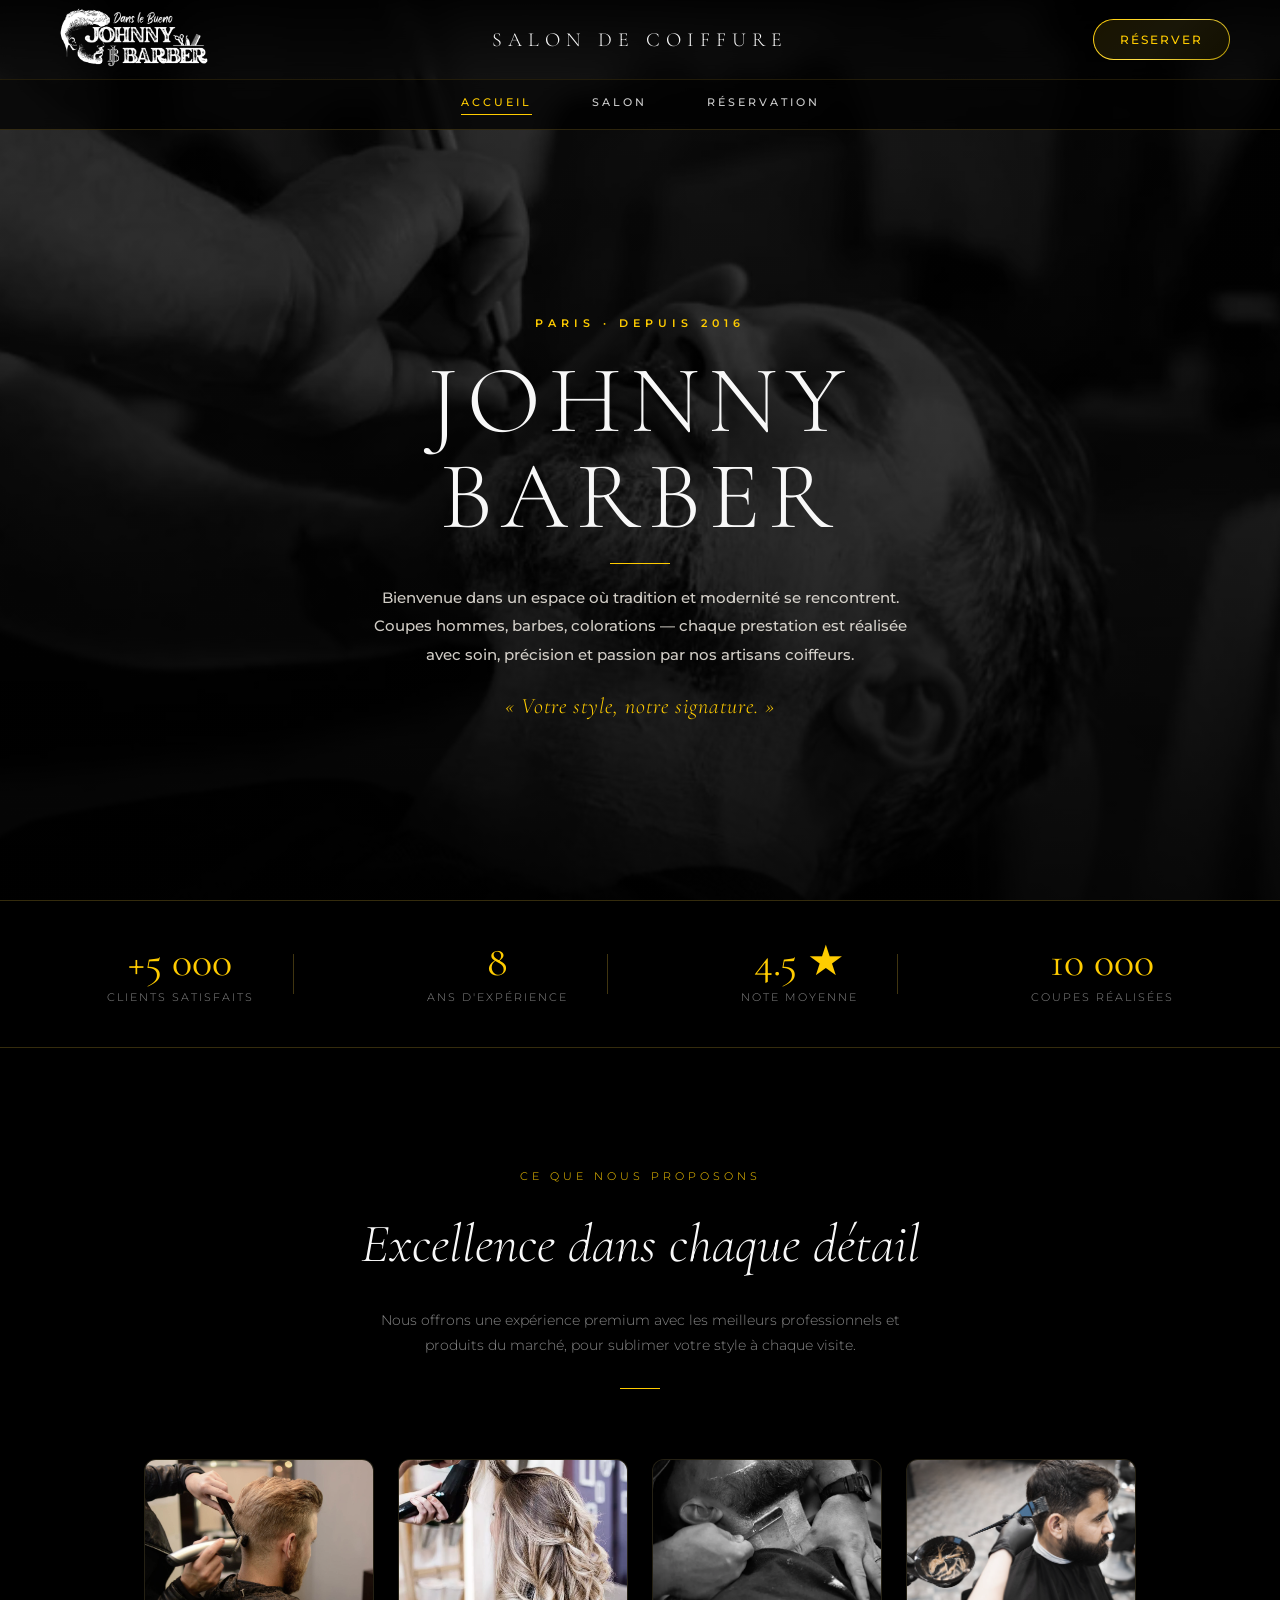
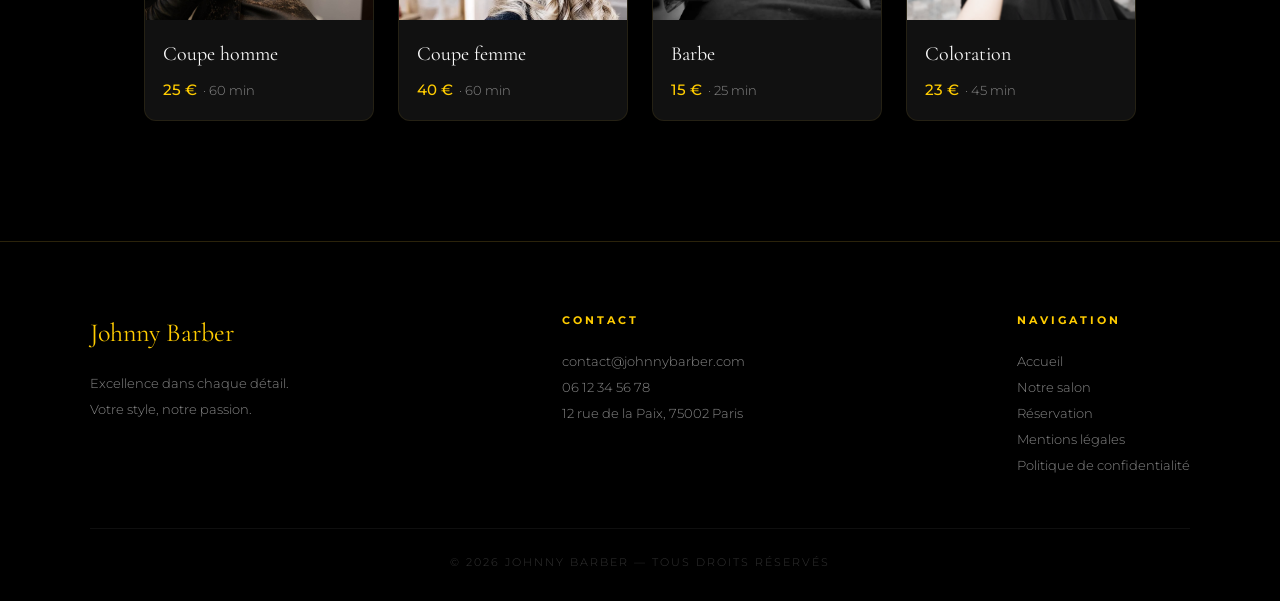
==== index.html @ ff1262ea "Add privacy policy link to footer Added a privacy policy link to the footer." ====
<!DOCTYPE html>
<html lang="fr">
<head>
    <meta charset="UTF-8">
    <meta name="viewport" content="width=device-width, initial-scale=1.0">
    <title>Johnny Barber</title>
    <link rel="stylesheet" href="styles.css">
</head>

<body>

    <!-- ===== HEADER ===== -->
    <header class="header">
        <img src="./images/White_Barber_Logo.png" alt="Logo Johnny Barber" class="logo">
        <h1>Salon de coiffure</h1>
        <a href="./Front-end/Formulaire.html" class="btn-reserver">Réserver</a>
    </header>

    <!-- ===== NAVIGATION ===== -->
    <nav class="nav">
        <a href="index.html" class="active">Accueil</a>
        <a href="./Front-end/Salon.html">Salon</a>
        <a href="./Front-end/formulaire.html">Réservation</a>
    </nav>

    <!-- ===== HERO ===== -->
    <section id="accueil" class="hero">
        <div class="overlay"></div>

        <div class="hero-content">
            <p class="hero-eyebrow">Paris · Depuis 2016</p>
            <h2 class="hero-titre">Johnny Barber</h2>
            <p class="hero-description">
                Bienvenue dans un espace où tradition et modernité se rencontrent.<br>
                Coupes hommes, barbes, colorations — chaque prestation est réalisée<br>
                avec soin, précision et passion par nos artisans coiffeurs.
            </p>
            <p class="hero-slogan">« Votre style, notre signature. »</p>
        </div>

    </section>

    <!-- ===== STATS ===== -->
    <section class="stats">
        <div class="stat">
            <h2>+5 000</h2>
            <p>Clients satisfaits</p>
        </div>
        <div class="stat">
            <h2>8</h2>
            <p>Ans d'expérience</p>
        </div>
        <div class="stat">
            <h2>4.5 ★</h2>
            <p>Note moyenne</p>
        </div>
        <div class="stat">
            <h2>10 000</h2>
            <p>Coupes réalisées</p>
        </div>
    </section>

    <!-- ===== SERVICES ===== -->
    <section id="services" class="services">

        <p class="subtitle">Ce que nous proposons</p>
        <h2>Excellence dans chaque détail</h2>
        <p class="description">
            Nous offrons une expérience premium avec les meilleurs professionnels
            et produits du marché, pour sublimer votre style à chaque visite.
        </p>

        <div class="cards">

            <div class="card">
                <img src="./images/coupe homme.jpg" alt="Coupe homme">
                <div class="card-body">
                    <h3>Coupe homme</h3>
                    <p><span>25 €</span>· 60 min</p>
                </div>
            </div>

            <div class="card">
                <img src="./images/coupe-femme.webp" alt="Coupe femme">
                <div class="card-body">
                    <h3>Coupe femme</h3>
                    <p><span>40 €</span>· 60 min</p>
                </div>
            </div>

            <div class="card">
                <img src="./images/barbe.webp" alt="Barbe">
                <div class="card-body">
                    <h3>Barbe</h3>
                    <p><span>15 €</span>· 25 min</p>
                </div>
            </div>

            <div class="card">
                <img src="./images/coloration.jpg" alt="Coloration">
                <div class="card-body">
                    <h3>Coloration</h3>
                    <p><span>23 €</span>· 45 min</p>
                </div>
            </div>

        </div>

    </section>

    <!-- ===== FOOTER ===== -->
    <footer class="footer">
        <div class="footer-container">

            <div class="footer-section">
                <h3>Johnny Barber</h3>
                <p>Excellence dans chaque détail.<br>Votre style, notre passion.</p>
            </div>

            <div class="footer-section">
                <h4>Contact</h4>
                <p>contact@johnnybarber.com</p>
                <p>06 12 34 56 78</p>
                <p>12 rue de la Paix, 75002 Paris</p>
            </div>

            <div class="footer-section">
                <h4>Navigation</h4>
                <p><a href="index.html">Accueil</a></p>
                <p><a href="./Front-end/Salon.html">Notre salon</a></p>
                <p><a href="./Front-end/Formulaire.html">Réservation</a></p>
                <p><a href="./Front-end/mentions_legales.html">Mentions légales</a></p>
                <p><a href="./Front-end/politique_confidentialite.html">Politique de confidentialité</a></p>
            </div>

        </div>

        <div class="footer-bottom">
            <p>© 2026 Johnny Barber — Tous droits réservés</p>
        </div>
    </footer>

</body>
</html>
---- styles.css ----
/* ============================================================
   STYLE.CSS — Johnny Barber | Global
   Police : Cormorant Garamond (titres) + Montserrat (corps)
   Charte graphique officielle :
     Blanc  #F8F8F8
     Doré   #FFCC00
     Noir   #000000
   ============================================================ */

@import url('https://fonts.googleapis.com/css2?family=Cormorant+Garamond:ital,wght@0,300;0,400;0,600;1,300;1,400&family=Montserrat:wght@300;400;500;600&display=swap');

/* ============================================================
   1. VARIABLES
   ============================================================ */
:root {
    /* ── Charte officielle ── */
    --or:            #FFCC00;
    --or-clair:      #ffe14d;
    --or-sombre:     #b89900;
    --noir:          #000000;
    --blanc:         #F8F8F8;

    /* ── Dérivées utilitaires ── */
    --noir-card:     #111111;
    --noir-mid:      #1a1a1a;
    --blanc-creme:   #F8F8F8;   /* identique --blanc pour cohérence */
    --gris:          #888888;
    --gris-clair:    #cccccc;
    --overlay:       rgba(0, 0, 0, 0.6);

    --font-titre:    'Cormorant Garamond', Georgia, serif;
    --font-corps:    'Montserrat', sans-serif;

    --grad-or:       linear-gradient(135deg, #FFCC00, #ffe14d, #b89900);
    --grad-header:   linear-gradient(to bottom, rgba(0,0,0,0.85), transparent);

    --transition:    0.35s cubic-bezier(0.4, 0, 0.2, 1);
    --radius:        4px;
    --radius-lg:     12px;
}

/* ============================================================
   2. RESET & BASE
   ============================================================ */
html { scroll-behavior: smooth; }

*, *::before, *::after {
    margin: 0;
    padding: 0;
    box-sizing: border-box;
}

body {
    font-family: var(--font-corps);
    font-weight: 300;
    background-color: var(--noir);
    color: var(--blanc-creme);
    background-image: 
        linear-gradient(rgba(0, 0, 0, 0.6), rgba(0, 0, 0, 0.6)),
        url("images/k2bxjslly5nboqwbamap.webp");
    background-attachment: fixed;
    background-size: cover;
    background-position: center;
    line-height: 1.6;
}

a { text-decoration: none; color: inherit; }
img { display: block; max-width: 100%; }

/* ============================================================
   3. HEADER
   ============================================================ */
.header {
    position: fixed;
    top: 0;
    left: 0;
    width: 100%;
    height: 80px;
    display: flex;
    align-items: center;
    justify-content: space-between;
    padding: 0 50px;
    z-index: 100;
    background: linear-gradient(to bottom, rgba(0,0,0,0.92), rgba(0,0,0,0.6));
    backdrop-filter: blur(8px);
    border-bottom: 1px solid rgba(212, 175, 55, 0.15);
}

.logo {
    width: 160px;
    height: auto;
}

.header h1 {
    position: absolute;
    left: 50%;
    transform: translateX(-50%);
    font-family: var(--font-titre);
    font-size: 20px;
    font-weight: 300;
    letter-spacing: 6px;
    text-transform: uppercase;
    color: var(--blanc-creme);
}

/* Bouton réserver — bordure dégradée */
.btn-reserver {
    padding: 10px 26px;
    border-radius: 30px;
    font-family: var(--font-corps);
    font-size: 12px;
    font-weight: 500;
    letter-spacing: 2px;
    text-transform: uppercase;
    color: var(--or);
    border: 1px solid transparent;
    background-image:
        linear-gradient(rgba(0,0,0,0.9), rgba(0,0,0,0.9)),
        var(--grad-or);
    background-origin: border-box;
    background-clip: padding-box, border-box;
    transition: var(--transition);
}

.btn-reserver:hover {
    color: var(--noir);
    background-image: var(--grad-or), var(--grad-or);
    background-clip: padding-box, border-box;
    transform: translateY(-1px);
}

/* ============================================================
   4. NAVIGATION
   ============================================================ */
.nav {
    position: fixed;
    top: 80px;
    left: 0;
    width: 100%;
    display: flex;
    justify-content: center;
    gap: 60px;
    padding: 14px 0;
    z-index: 99;
    background: rgba(0, 0, 0, 0.75);
    backdrop-filter: blur(6px);
    border-bottom: 1px solid rgba(212, 175, 55, 0.2);
}

.nav a {
    font-family: var(--font-corps);
    font-size: 11px;
    font-weight: 500;
    letter-spacing: 3px;
    text-transform: uppercase;
    color: var(--gris-clair);
    position: relative;
    padding-bottom: 3px;
    transition: var(--transition);
}

/* Ligne dorée animée sous le lien */
.nav a::after {
    content: '';
    position: absolute;
    bottom: 0;
    left: 0;
    width: 0;
    height: 1px;
    background: var(--or);
    transition: var(--transition);
}

.nav a:hover,
.nav a.active {
    color: var(--or);
}

.nav a:hover::after,
.nav a.active::after {
    width: 100%;
}

/* ============================================================
   5. HERO
   ============================================================ */
.hero {
    height: 100vh;
    position: relative;
    display: flex;
    flex-direction: column;
    justify-content: center;
    align-items: center;
    padding-top: 140px; /* compense header + nav fixes */
}

.overlay {
    position: absolute;
    inset: 0;
    background: linear-gradient(
        to bottom,
        rgba(0,0,0,0.3) 0%,
        rgba(0,0,0,0.55) 60%,
        rgba(0,0,0,0.85) 100%
    );
}

/* Bloc texte centré dans le hero */
.hero-content {
    position: relative;
    z-index: 2;
    text-align: center;
    display: flex;
    flex-direction: column;
    align-items: center;
    gap: 20px;
    padding: 0 20px;
    max-width: 750px;
}

/* "Paris · Depuis 2016" */
.hero-eyebrow {
    font-family: var(--font-corps);
    font-weight: 600;
    font-size: 11px;
    letter-spacing: 5px;
    text-transform: uppercase;
    color: var(--or);
    animation: fadeUp 0.8s ease both;
}

/* "Johnny Barber" */
.hero-titre {
    font-family: var(--font-titre);
    font-size: clamp(52px, 8vw, 96px);
    font-weight: 300;
    letter-spacing: 8px;
    text-transform: uppercase;
    color: var(--blanc-creme);
    line-height: 1;
    animation: fadeUp 0.8s 0.15s ease both;
}

/* Ligne dorée décorative sous le titre */
.hero-titre::after {
    content: '';
    display: block;
    width: 60px;
    height: 1px;
    background: var(--or);
    margin: 18px auto 0;
}

/* Texte de présentation */
.hero-description {
    font-family: var(--font-corps);
    font-size: 15px;
    font-weight: 500;
    color: #f5f0e8d9;
    line-height: 1.9;
    animation: fadeUp 0.8s 0.3s ease both;
}

/* Slogan en italique doré */
.hero-slogan {
    font-family: var(--font-titre);
    font-size: 22px;
    font-style: italic;
    font-weight: 300;
    color: var(--or);
    letter-spacing: 1px;
    animation: fadeUp 0.8s 0.45s ease both;
}

/* ============================================================
   6. STATS
   ============================================================ */
.stats {
    background: rgba(0,0,0,0.88);
    backdrop-filter: blur(10px);
    border-top: 1px solid rgba(212,175,55,0.25);
    border-bottom: 1px solid rgba(212,175,55,0.25);
    display: flex;
    justify-content: space-around;
    align-items: center;
    padding: 40px 20px;
}

.stat {
    text-align: center;
    position: relative;
}

/* Séparateur vertical entre stats */
.stat:not(:last-child)::after {
    content: '';
    position: absolute;
    right: -40px;
    top: 50%;
    transform: translateY(-50%);
    height: 40px;
    width: 1px;
    background: rgba(212,175,55,0.3);
}

.stat h2 {
    font-family: var(--font-titre);
    font-size: 42px;
    font-weight: 400;
    color: var(--or);
    line-height: 1;
}

.stat p {
    font-size: 11px;
    letter-spacing: 2px;
    text-transform: uppercase;
    color: var(--gris);
    margin-top: 6px;
}

/* ============================================================
   7. SERVICES
   ============================================================ */
.services {
    background: rgba(0,0,0,0.9);
    backdrop-filter: blur(10px);
    text-align: center;
    padding: 120px 40px;
}

.subtitle {
    font-size: 11px;
    letter-spacing: 4px;
    text-transform: uppercase;
    color: var(--or);
    margin-bottom: 16px;
}

.services h2 {
    font-family: var(--font-titre);
    font-size: clamp(32px, 5vw, 54px);
    font-weight: 300;
    color: var(--blanc-creme);
    margin-bottom: 20px;
    font-style: italic;
}

.description {
    font-size: 14px;
    color: var(--gris);
    max-width: 520px;
    margin: 0 auto 70px;
    line-height: 1.8;
}

/* Ligne décorative */
.description::after {
    content: '';
    display: block;
    width: 40px;
    height: 1px;
    background: var(--or);
    margin: 30px auto 0;
}

/* Cartes */
.cards {
    display: flex;
    justify-content: center;
    gap: 24px;
    flex-wrap: wrap;
}

.card {
    background: var(--noir-card);
    border: 1px solid rgba(212,175,55,0.1);
    border-radius: var(--radius-lg);
    width: 230px;
    overflow: hidden;
    transition: var(--transition);
    text-align: left;
}

.card img {
    width: 100%;
    height: 160px;
    object-fit: cover;
    filter: grayscale(30%);
    transition: var(--transition);
}

.card:hover img {
    filter: grayscale(0%);
    transform: scale(1.04);
}

.card-body {
    padding: 18px;
}

.card h3 {
    font-family: var(--font-titre);
    font-size: 20px;
    font-weight: 400;
    color: var(--blanc-creme);
    margin-bottom: 8px;
}

.card p {
    font-size: 13px;
    color: var(--gris);
}

.card span {
    color: var(--or);
    font-weight: 500;
    font-size: 15px;
    margin-right: 6px;
}

.card:hover {
    border-color: rgba(212,175,55,0.4);
    transform: translateY(-6px);
    box-shadow: 0 20px 50px rgba(0,0,0,0.6);
}

.btn-all {
    display: inline-block;
    margin-top: 60px;
    padding: 14px 36px;
    border: 1px solid rgba(212,175,55,0.5);
    border-radius: 30px;
    font-size: 11px;
    letter-spacing: 3px;
    text-transform: uppercase;
    color: var(--blanc-creme);
    transition: var(--transition);
}

.btn-all:hover {
    background: var(--or);
    border-color: var(--or);
    color: var(--noir);
}

/* ============================================================
   8. FOOTER
   ============================================================ */
.footer {
    background: rgba(0,0,0,0.97);
    border-top: 1px solid rgba(212,175,55,0.2);
    padding: 70px 40px 30px;
    font-family: var(--font-corps);
}

.footer-container {
    max-width: 1100px;
    margin: auto;
    display: flex;
    justify-content: space-between;
    flex-wrap: wrap;
    gap: 50px;
    padding-bottom: 50px;
    border-bottom: 1px solid rgba(255,255,255,0.06);
}

.footer-section h3 {
    font-family: var(--font-titre);
    font-size: 26px;
    font-weight: 400;
    color: var(--or);
    margin-bottom: 16px;
}

.footer-section h4 {
    font-size: 11px;
    letter-spacing: 3px;
    text-transform: uppercase;
    color: var(--or);
    margin-bottom: 18px;
}

.footer-section p {
    font-size: 13px;
    color: var(--gris);
    line-height: 2;
}

.footer-section a {
    color: var(--gris);
    transition: var(--transition);
}

.footer-section a:hover {
    color: var(--or);
}

.footer-bottom {
    max-width: 1100px;
    margin: 25px auto 0;
    text-align: center;
    font-size: 11px;
    letter-spacing: 2px;
    color: rgba(255,255,255,0.2);
    text-transform: uppercase;
}

/* ============================================================
   9. FORMULAIRE DE RÉSERVATION
   ============================================================ */
.booking {
    min-height: 100vh;
    padding: 160px 20px 80px;
    display: flex;
    flex-direction: column;
    align-items: center;
    background: rgba(0,0,0,0.82);
    backdrop-filter: blur(12px);
}

.booking h1 {
    font-family: var(--font-titre);
    font-size: clamp(36px, 5vw, 58px);
    font-weight: 300;
    font-style: italic;
    color: var(--blanc-creme);
    margin-bottom: 10px;
    text-align: center;
}

.booking .subtitle {
    margin-bottom: 50px;
}

.form-booking {
    width: 100%;
    max-width: 520px;
    display: flex;
    flex-direction: column;
    gap: 22px;
}

.input-group {
    display: flex;
    flex-direction: column;
    gap: 8px;
}

.input-group label {
    font-size: 10px;
    letter-spacing: 3px;
    text-transform: uppercase;
    color: var(--or);
}

.input-group input,
.input-group select,
.input-group textarea {
    padding: 14px 18px;
    border-radius: var(--radius);
    border: 1px solid rgba(255,255,255,0.08);
    background: rgba(255,255,255,0.04);
    color: var(--blanc-creme);
    font-family: var(--font-corps);
    font-size: 14px;
    font-weight: 300;
    outline: none;
    transition: var(--transition);
}

.input-group input:focus,
.input-group select:focus,
.input-group textarea:focus {
    border-color: rgba(212,175,55,0.5);
    background: rgba(212,175,55,0.04);
}

.input-group select option {
    background: var(--noir-mid);
    color: var(--blanc-creme);
}

.double {
    display: flex;
    gap: 16px;
}

.double .input-group {
    flex: 1;
}

textarea {
    min-height: 90px;
    resize: none;
    line-height: 1.6;
}

.btn-submit {
    margin-top: 10px;
    padding: 16px;
    border-radius: 30px;
    background: transparent;
    color: var(--noir);
    font-family: var(--font-corps);
    font-size: 13px;
    font-weight: 700;
    letter-spacing: 3px;
    text-transform: uppercase;
    border: 1px solid transparent;
    background-image:
        linear-gradient(rgba(0,0,0,0.6), rgba(0,0,0,0.6)),
        var(--grad-or);
    background-origin: border-box;
    background-clip: padding-box, border-box;
    cursor: pointer;
    transition: var(--transition);
}

.btn-submit:hover {
    color: var(--noir);
    background-image: var(--grad-or), var(--grad-or);
    background-clip: padding-box, border-box;
    transform: translateY(-2px);
}

/* ============================================================
   10. PAGE SALON
   ============================================================ */
.salon-header {
    height: 80px;
    display: flex;
    align-items: center;
    justify-content: center;
    background: rgba(0,0,0,0.92);
    backdrop-filter: blur(8px);
    border-bottom: 1px solid rgba(212,175,55,0.15);
}

.salon-header h1 {
    font-family: var(--font-titre);
    font-size: 20px;
    font-weight: 300;
    letter-spacing: 6px;
    text-transform: uppercase;
    color: var(--blanc-creme);
}

.salon-container {
    max-width: 1100px;
    margin: auto;
    padding: 160px 40px 80px;
}

.page-salon::before {
    content: "";
    position: fixed;
    inset: 0;
    background: rgba(0, 0, 0, 0.6);
    z-index: -1;
}

.salon-intro {
    text-align: center;
    margin-bottom: 70px;
}

.salon-intro h2 {
    font-family: var(--font-titre);
    font-size: clamp(32px, 5vw, 52px);
    font-weight: 400;
    font-style: italic;
    color: var(--blanc-creme);
    margin-bottom: 20px;
}

.salon-intro p {
    font-size: 16px;
    font-weight: 500;
    color: var(--gris);
    max-width: 560px;
    margin: auto;
    line-height: 1.9;
}

.salon-intro p::before {
    content: '';
    display: block;
    width: 40px;
    height: 1px;
    background: var(--or);
    margin: 0 auto 24px;
}

.salon-infos {
    display: flex;
    justify-content: space-between;
    gap: 20px;
    flex-wrap: wrap;
    margin-bottom: 80px;
}

.info-box {
    flex: 1;
    min-width: 240px;
    background: rgba(10, 10, 10, 0.92);
    border: 1px solid rgba(212,175,55,0.35);
    border-radius: var(--radius-lg);
    padding: 30px;
    backdrop-filter: blur(12px);
    box-shadow: 0 8px 32px rgba(0, 0, 0, 0.6);
    transition: var(--transition);
}

.info-box:hover {
    border-color: var(--or);
    background: rgba(15, 15, 15, 0.97);
    box-shadow: 0 12px 40px rgba(0, 0, 0, 0.8);
    transform: translateY(-4px);
}

.info-box h3 {
    font-family: var(--font-titre);
    font-size: 20px;
    font-weight: 400;
    color: var(--or);
    margin-bottom: 14px;
}

.info-box h3 i {
    color: var(--or);
    margin-right: 10px;
    font-size: 18px;
}


.info-box p {
    font-size: 14px;
    color: var(--gris-clair);
    line-height: 2;
}

.salon-map h2 {
    font-family: var(--font-titre);
    font-size: 36px;
    font-weight: 300;
    font-style: italic;
    color: var(--or);
    text-align: center;
    margin-bottom: 30px;
}

.map-container iframe {
    width: 100%;
    height: 420px;
    border-radius: var(--radius-lg);
    border: 1px solid rgba(212,175,55,0.2);
    filter: grayscale(20%) contrast(1.05);
}

/* ============================================================
   11. ANIMATIONS
   ============================================================ */
@keyframes fadeUp {
    from {
        opacity: 0;
        transform: translateY(24px);
    }
    to {
        opacity: 1;
        transform: translateY(0);
    }
}
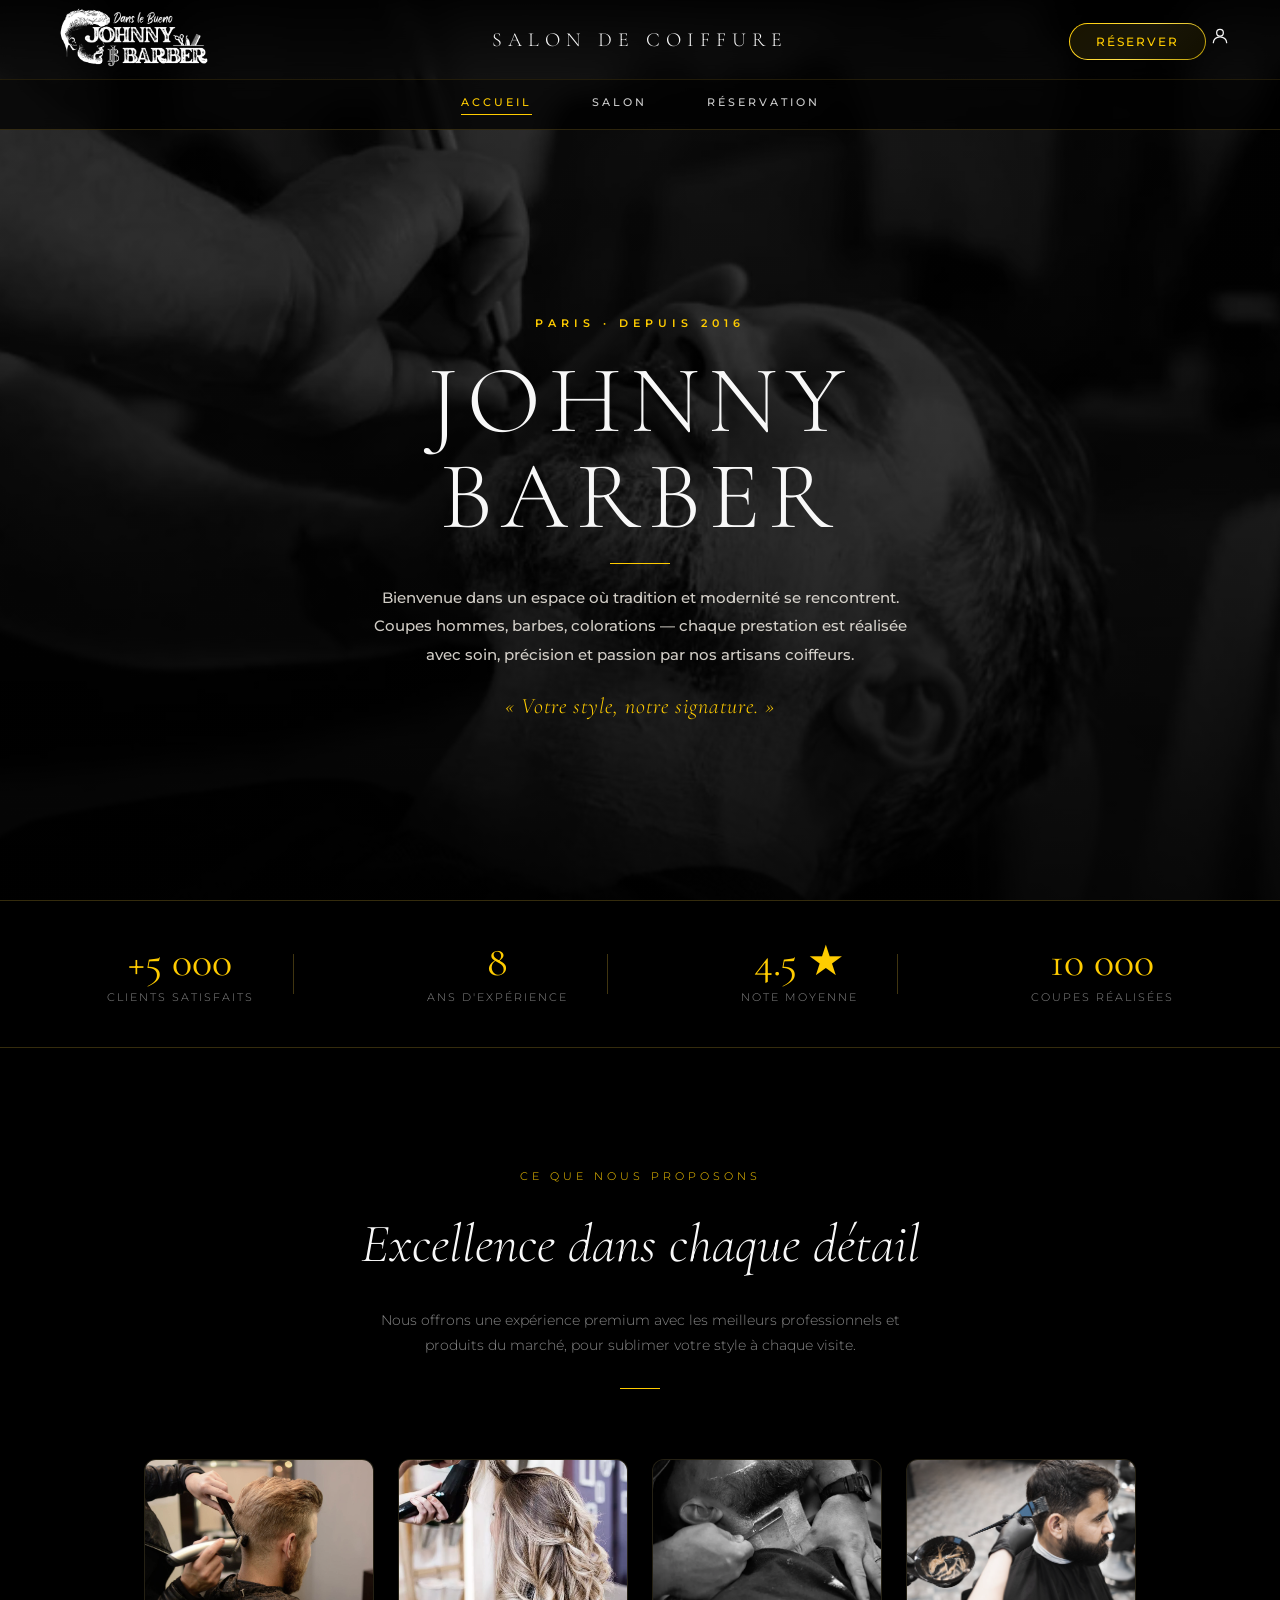
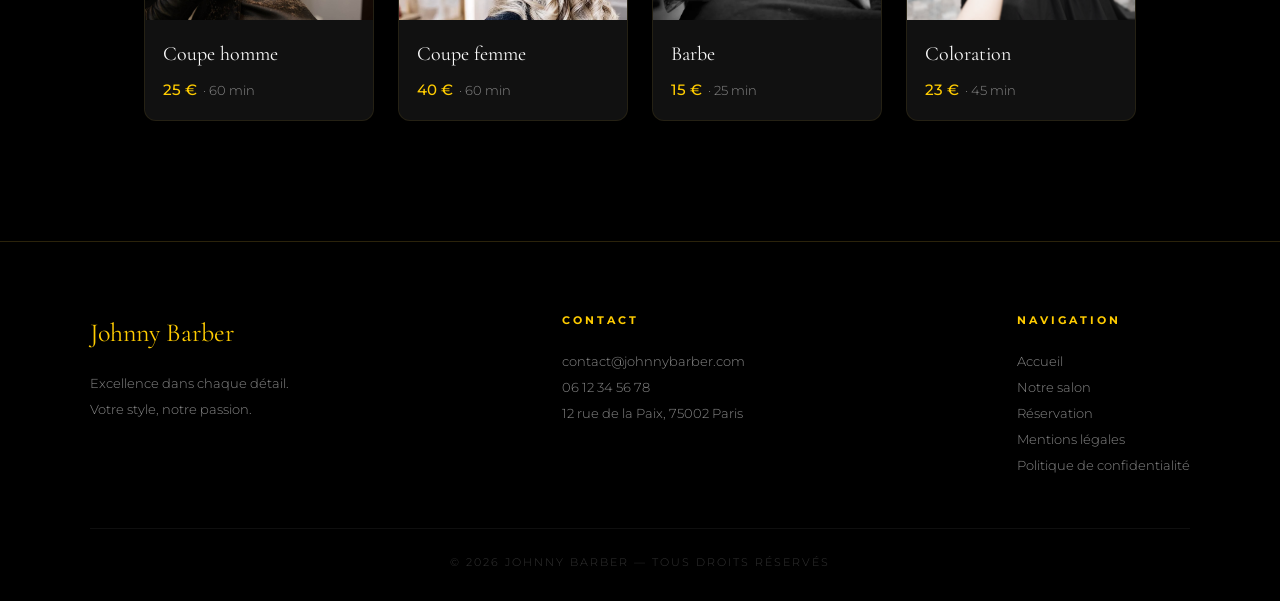
==== commit 7727bf66: "Update index.html" ====
--- a/index.html
+++ b/index.html
@@ -13,7 +13,15 @@
     <header class="header">
         <img src="./images/White_Barber_Logo.png" alt="Logo Johnny Barber" class="logo">
         <h1>Salon de coiffure</h1>
-        <a href="./Front-end/Formulaire.html" class="btn-reserver">Réserver</a>
+        <div class="header-right">
+            <a href="./Front-end/Formulaire.html" class="btn-reserver">Réserver</a>
+            <a href="./Back-end/admin_login.html" class="btn-admin" title="Espace admin">
+                <svg xmlns="http://www.w3.org/2000/svg" width="20" height="20" viewBox="0 0 24 24" fill="none" stroke="currentColor" stroke-width="1.5" stroke-linecap="round" stroke-linejoin="round">
+                    <circle cx="12" cy="8" r="4"/>
+                    <path d="M4 20c0-4 3.6-7 8-7s8 3 8 7"/>
+                </svg>
+            </a>
+        </div>
     </header>
 
     <!-- ===== NAVIGATION ===== -->
--- a/styles.css
+++ b/styles.css
@@ -759,7 +759,180 @@
 }
 
 /* ============================================================
-   11. ANIMATIONS
+   11. PAGE MENTIONS LÉGALES
+   ============================================================ */
+.mentions-container {
+    max-width: 800px;
+    margin: auto;
+    padding: 160px 40px 80px;
+}
+
+.mentions-intro {
+    text-align: center;
+    margin-bottom: 60px;
+}
+
+.mentions-intro h2 {
+    font-family: var(--font-titre);
+    font-size: clamp(32px, 5vw, 52px);
+    font-weight: 300;
+    font-style: italic;
+    color: var(--blanc-creme);
+    margin-bottom: 20px;
+}
+
+.mentions-intro h2::after {
+    content: '';
+    display: block;
+    width: 40px;
+    height: 1px;
+    background: var(--or);
+    margin: 18px auto 0;
+}
+
+.mentions-content {
+    display: flex;
+    flex-direction: column;
+    gap: 30px;
+}
+
+.mentions-block {
+    background: rgba(10, 10, 10, 0.92);
+    border: 1px solid rgba(212, 175, 55, 0.2);
+    border-radius: var(--radius-lg);
+    padding: 30px;
+    backdrop-filter: blur(12px);
+    transition: var(--transition);
+}
+
+.mentions-block:hover {
+    border-color: rgba(212, 175, 55, 0.4);
+}
+
+.mentions-block h3 {
+    font-family: var(--font-titre);
+    font-size: 22px;
+    font-weight: 400;
+    color: var(--or);
+    margin-bottom: 14px;
+}
+
+.mentions-block p {
+    font-size: 14px;
+    color: var(--gris-clair);
+    line-height: 2;
+}
+
+.mentions-email {
+    color: var(--or);
+    font-weight: 500;
+}
+
+/* ============================================================
+   12. PAGE POLITIQUE DE CONFIDENTIALITÉ
+   ============================================================ */
+.politique-container {
+    max-width: 800px;
+    margin: auto;
+    padding: 160px 40px 80px;
+}
+
+.politique-intro {
+    text-align: center;
+    margin-bottom: 60px;
+}
+
+.politique-intro h2 {
+    font-family: var(--font-titre);
+    font-size: clamp(32px, 5vw, 52px);
+    font-weight: 300;
+    font-style: italic;
+    color: var(--blanc-creme);
+    margin-bottom: 16px;
+}
+
+.politique-intro h2::after {
+    content: '';
+    display: block;
+    width: 40px;
+    height: 1px;
+    background: var(--or);
+    margin: 18px auto 0;
+}
+
+.politique-intro p {
+    font-size: 12px;
+    letter-spacing: 2px;
+    text-transform: uppercase;
+    color: var(--gris);
+}
+
+.politique-content {
+    display: flex;
+    flex-direction: column;
+    gap: 30px;
+}
+
+.politique-block {
+    background: rgba(10, 10, 10, 0.92);
+    border: 1px solid rgba(212, 175, 55, 0.2);
+    border-radius: var(--radius-lg);
+    padding: 30px;
+    backdrop-filter: blur(12px);
+    transition: var(--transition);
+}
+
+.politique-block:hover {
+    border-color: rgba(212, 175, 55, 0.4);
+}
+
+.politique-block h3 {
+    font-family: var(--font-titre);
+    font-size: 22px;
+    font-weight: 400;
+    color: var(--or);
+    margin-bottom: 14px;
+}
+
+.politique-block p {
+    font-size: 14px;
+    color: var(--gris-clair);
+    line-height: 2;
+}
+
+.politique-list {
+    list-style: none;
+    margin: 14px 0;
+    display: flex;
+    flex-direction: column;
+    gap: 8px;
+}
+
+.politique-list li {
+    font-size: 14px;
+    color: var(--gris-clair);
+    padding-left: 20px;
+    position: relative;
+}
+
+.politique-list li::before {
+    content: '';
+    position: absolute;
+    left: 0;
+    top: 50%;
+    transform: translateY(-50%);
+    width: 6px;
+    height: 1px;
+    background: var(--or);
+}
+
+.politique-highlight {
+    color: var(--or);
+    font-weight: 500;
+}
+
+/* ============================================================
+   13. ANIMATIONS
    ============================================================ */
 @keyframes fadeUp {
     from {
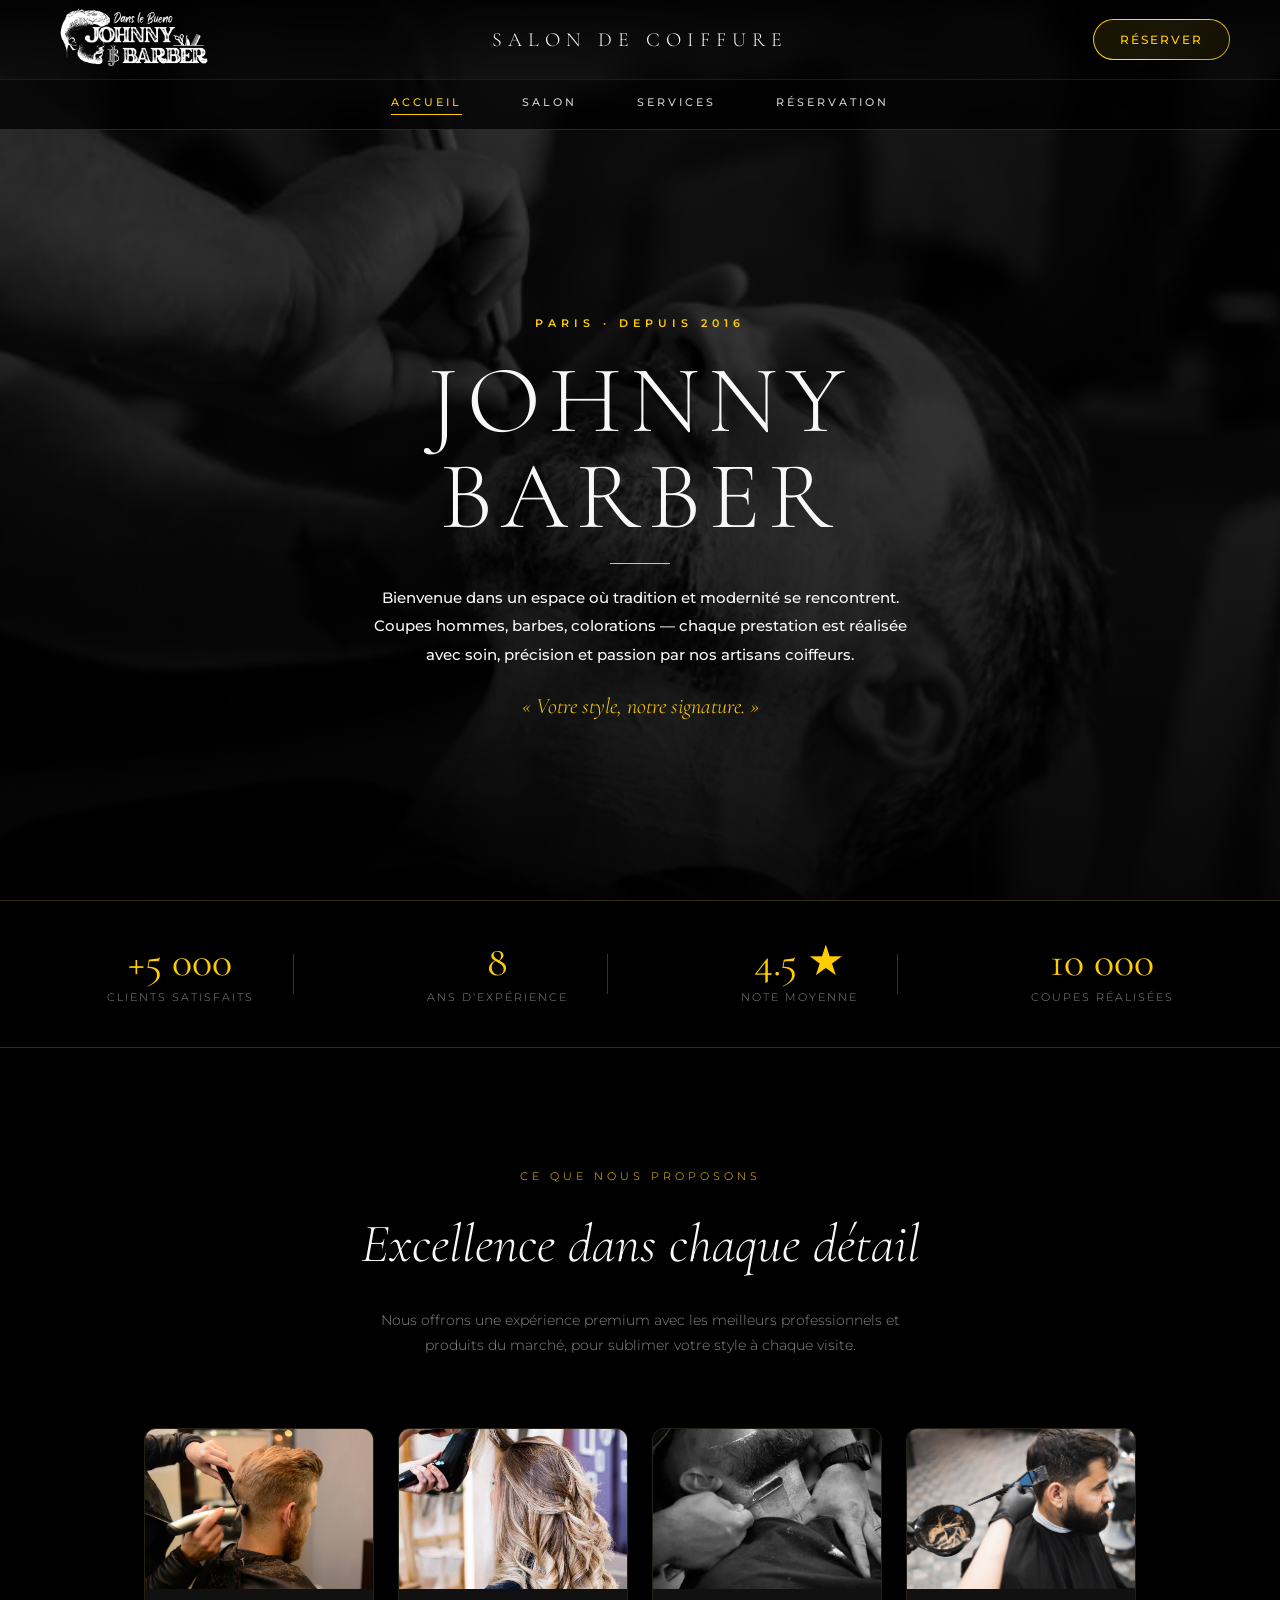
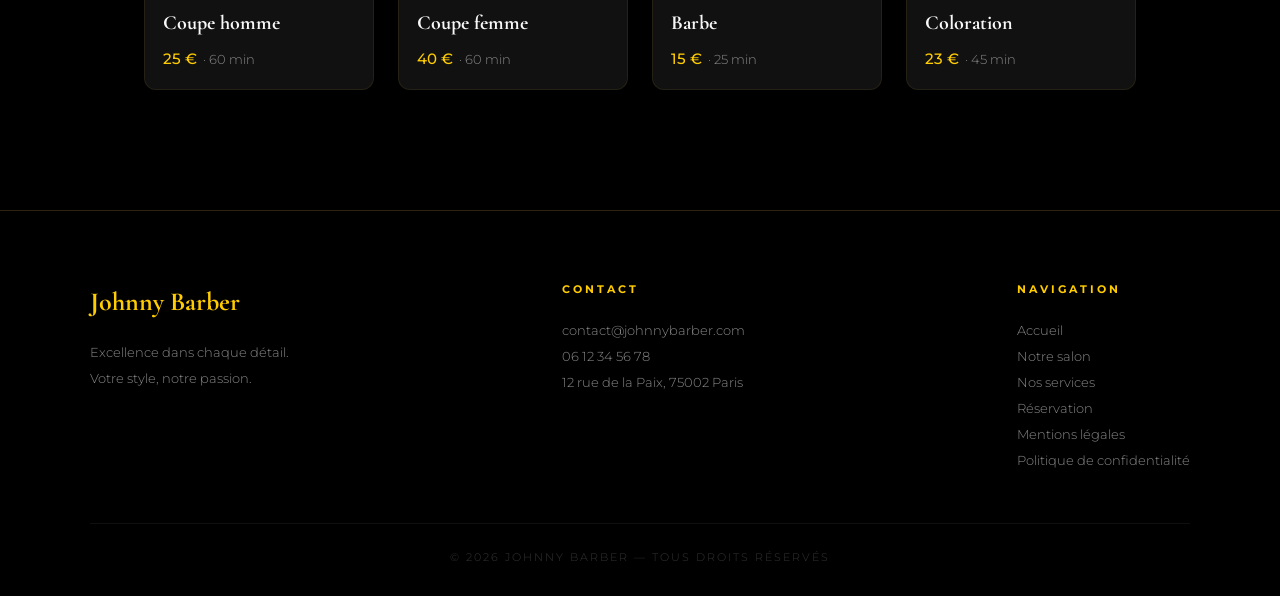
==== commit eef0c838: "Modify index.html with new services link Updated the index.html file to include a new services link " ====
--- a/index.html
+++ b/index.html
@@ -13,22 +13,15 @@
     <header class="header">
         <img src="./images/White_Barber_Logo.png" alt="Logo Johnny Barber" class="logo">
         <h1>Salon de coiffure</h1>
-        <div class="header-right">
-            <a href="./Front-end/Formulaire.html" class="btn-reserver">Réserver</a>
-            <a href="./Back-end/admin_login.html" class="btn-admin" title="Espace admin">
-                <svg xmlns="http://www.w3.org/2000/svg" width="20" height="20" viewBox="0 0 24 24" fill="none" stroke="currentColor" stroke-width="1.5" stroke-linecap="round" stroke-linejoin="round">
-                    <circle cx="12" cy="8" r="4"/>
-                    <path d="M4 20c0-4 3.6-7 8-7s8 3 8 7"/>
-                </svg>
-            </a>
-        </div>
+        <a href="./Front-end/Formulaire.html" class="btn-reserver">Réserver</a>
     </header>
 
     <!-- ===== NAVIGATION ===== -->
     <nav class="nav">
         <a href="index.html" class="active">Accueil</a>
         <a href="./Front-end/Salon.html">Salon</a>
-        <a href="./Front-end/formulaire.html">Réservation</a>
+        <a href="./Front-end/services.html">Services</a>
+        <a href="./Front-end/Formulaire.html">Réservation</a>
     </nav>
 
     <!-- ===== HERO ===== -->
@@ -136,6 +129,7 @@
                 <h4>Navigation</h4>
                 <p><a href="index.html">Accueil</a></p>
                 <p><a href="./Front-end/Salon.html">Notre salon</a></p>
+                <p><a href="./Front-end/services.html">Nos services</a></p>
                 <p><a href="./Front-end/Formulaire.html">Réservation</a></p>
                 <p><a href="./Front-end/mentions_legales.html">Mentions légales</a></p>
                 <p><a href="./Front-end/politique_confidentialite.html">Politique de confidentialité</a></p>
--- a/styles.css
+++ b/styles.css
@@ -1,47 +1,31 @@
 /* ============================================================
-   STYLE.CSS — Johnny Barber | Global
-   Police : Cormorant Garamond (titres) + Montserrat (corps)
-   Charte graphique officielle :
-     Blanc  #F8F8F8
-     Doré   #FFCC00
-     Noir   #000000
-   ============================================================ */
-
-@import url('https://fonts.googleapis.com/css2?family=Cormorant+Garamond:ital,wght@0,300;0,400;0,600;1,300;1,400&family=Montserrat:wght@300;400;500;600&display=swap');
-
-/* ============================================================
-   1. VARIABLES
-   ============================================================ */
+   styles.css — Johnny Barber
+   Charte : Blanc #F8F8F8 · Doré #FFCC00 · Noir #000000
+   Polices : Cormorant Garamond (titres) · Montserrat (corps)
+   ============================================================ */
+
+@import url('https://fonts.googleapis.com/css2?family=Cormorant+Garamond:ital,wght@0,300;0,400;1,300;1,400&family=Montserrat:wght@300;400;500;600&display=swap');
+
+/* ── Variables ── */
 :root {
-    /* ── Charte officielle ── */
-    --or:            #FFCC00;
-    --or-clair:      #ffe14d;
-    --or-sombre:     #b89900;
-    --noir:          #000000;
-    --blanc:         #F8F8F8;
-
-    /* ── Dérivées utilitaires ── */
-    --noir-card:     #111111;
-    --noir-mid:      #1a1a1a;
-    --blanc-creme:   #F8F8F8;   /* identique --blanc pour cohérence */
-    --gris:          #888888;
-    --gris-clair:    #cccccc;
-    --overlay:       rgba(0, 0, 0, 0.6);
-
-    --font-titre:    'Cormorant Garamond', Georgia, serif;
-    --font-corps:    'Montserrat', sans-serif;
-
-    --grad-or:       linear-gradient(135deg, #FFCC00, #ffe14d, #b89900);
-    --grad-header:   linear-gradient(to bottom, rgba(0,0,0,0.85), transparent);
-
-    --transition:    0.35s cubic-bezier(0.4, 0, 0.2, 1);
-    --radius:        4px;
-    --radius-lg:     12px;
-}
-
-/* ============================================================
-   2. RESET & BASE
-   ============================================================ */
+    --or:         #FFCC00;
+    --or-clair:   #ffe14d;
+    --or-sombre:  #b89900;
+    --noir:       #000000;
+    --blanc:      #F8F8F8;
+    --noir-card:  #111111;
+    --gris:       #888888;
+    --gris-clair: #cccccc;
+
+    --font-titre: 'Cormorant Garamond', Georgia, serif;
+    --font-corps: 'Montserrat', sans-serif;
+    --grad-or:    linear-gradient(135deg, #FFCC00, #ffe14d, #b89900);
+    --transition: 0.35s cubic-bezier(0.4, 0, 0.2, 1);
+    --radius:     4px;
+    --radius-lg:  12px;
+}
+
+/* ── Reset & Base ── */
 html { scroll-behavior: smooth; }
 
 *, *::before, *::after {
@@ -53,10 +37,10 @@
 body {
     font-family: var(--font-corps);
     font-weight: 300;
+    color: var(--blanc);
     background-color: var(--noir);
-    color: var(--blanc-creme);
-    background-image: 
-        linear-gradient(rgba(0, 0, 0, 0.6), rgba(0, 0, 0, 0.6)),
+    background-image:
+        linear-gradient(rgba(0,0,0,0.6), rgba(0,0,0,0.6)),
         url("images/k2bxjslly5nboqwbamap.webp");
     background-attachment: fixed;
     background-size: cover;
@@ -64,16 +48,15 @@
     line-height: 1.6;
 }
 
-a { text-decoration: none; color: inherit; }
+a   { text-decoration: none; color: inherit; }
 img { display: block; max-width: 100%; }
 
 /* ============================================================
-   3. HEADER
+   HEADER
    ============================================================ */
 .header {
     position: fixed;
-    top: 0;
-    left: 0;
+    top: 0; left: 0;
     width: 100%;
     height: 80px;
     display: flex;
@@ -83,13 +66,10 @@
     z-index: 100;
     background: linear-gradient(to bottom, rgba(0,0,0,0.92), rgba(0,0,0,0.6));
     backdrop-filter: blur(8px);
-    border-bottom: 1px solid rgba(212, 175, 55, 0.15);
-}
-
-.logo {
-    width: 160px;
-    height: auto;
-}
+    border-bottom: 1px solid rgba(212,175,55,0.15);
+}
+
+.logo { width: 160px; }
 
 .header h1 {
     position: absolute;
@@ -100,14 +80,19 @@
     font-weight: 300;
     letter-spacing: 6px;
     text-transform: uppercase;
-    color: var(--blanc-creme);
-}
-
-/* Bouton réserver — bordure dégradée */
+}
+
+/* Groupe bouton réserver + icône admin */
+.header-right {
+    display: flex;
+    align-items: center;
+    gap: 16px;
+}
+
+/* Bouton réserver */
 .btn-reserver {
     padding: 10px 26px;
     border-radius: 30px;
-    font-family: var(--font-corps);
     font-size: 12px;
     font-weight: 500;
     letter-spacing: 2px;
@@ -126,29 +111,45 @@
     color: var(--noir);
     background-image: var(--grad-or), var(--grad-or);
     background-clip: padding-box, border-box;
-    transform: translateY(-1px);
-}
-
-/* ============================================================
-   4. NAVIGATION
+}
+
+/* Icône admin discrète */
+.btn-admin {
+    display: flex;
+    align-items: center;
+    justify-content: center;
+    width: 36px;
+    height: 36px;
+    border-radius: 50%;
+    color: rgba(255,255,255,0.25);
+    border: 1px solid rgba(255,255,255,0.1);
+    transition: var(--transition);
+}
+
+.btn-admin:hover {
+    color: var(--or);
+    border-color: rgba(255,204,0,0.4);
+    background: rgba(255,204,0,0.05);
+}
+
+/* ============================================================
+   NAVIGATION
    ============================================================ */
 .nav {
     position: fixed;
-    top: 80px;
-    left: 0;
+    top: 80px; left: 0;
     width: 100%;
     display: flex;
     justify-content: center;
     gap: 60px;
     padding: 14px 0;
     z-index: 99;
-    background: rgba(0, 0, 0, 0.75);
+    background: rgba(0,0,0,0.75);
     backdrop-filter: blur(6px);
-    border-bottom: 1px solid rgba(212, 175, 55, 0.2);
+    border-bottom: 1px solid rgba(212,175,55,0.2);
 }
 
 .nav a {
-    font-family: var(--font-corps);
     font-size: 11px;
     font-weight: 500;
     letter-spacing: 3px;
@@ -159,12 +160,11 @@
     transition: var(--transition);
 }
 
-/* Ligne dorée animée sous le lien */
+/* Ligne dorée sous le lien actif */
 .nav a::after {
     content: '';
     position: absolute;
-    bottom: 0;
-    left: 0;
+    bottom: 0; left: 0;
     width: 0;
     height: 1px;
     background: var(--or);
@@ -172,40 +172,30 @@
 }
 
 .nav a:hover,
-.nav a.active {
-    color: var(--or);
-}
+.nav a.active { color: var(--or); }
 
 .nav a:hover::after,
-.nav a.active::after {
-    width: 100%;
-}
-
-/* ============================================================
-   5. HERO
+.nav a.active::after { width: 100%; }
+
+/* ============================================================
+   HERO (index.html)
    ============================================================ */
 .hero {
     height: 100vh;
     position: relative;
     display: flex;
-    flex-direction: column;
     justify-content: center;
     align-items: center;
-    padding-top: 140px; /* compense header + nav fixes */
-}
-
+    padding-top: 140px;
+}
+
+/* Dégradé sombre sur l'image de fond */
 .overlay {
     position: absolute;
     inset: 0;
-    background: linear-gradient(
-        to bottom,
-        rgba(0,0,0,0.3) 0%,
-        rgba(0,0,0,0.55) 60%,
-        rgba(0,0,0,0.85) 100%
-    );
-}
-
-/* Bloc texte centré dans le hero */
+    background: linear-gradient(to bottom, rgba(0,0,0,0.3), rgba(0,0,0,0.55) 60%, rgba(0,0,0,0.85));
+}
+
 .hero-content {
     position: relative;
     z-index: 2;
@@ -214,34 +204,30 @@
     flex-direction: column;
     align-items: center;
     gap: 20px;
+    max-width: 750px;
     padding: 0 20px;
-    max-width: 750px;
-}
-
-/* "Paris · Depuis 2016" */
+}
+
 .hero-eyebrow {
-    font-family: var(--font-corps);
+    font-size: 11px;
     font-weight: 600;
-    font-size: 11px;
     letter-spacing: 5px;
     text-transform: uppercase;
     color: var(--or);
     animation: fadeUp 0.8s ease both;
 }
 
-/* "Johnny Barber" */
 .hero-titre {
     font-family: var(--font-titre);
     font-size: clamp(52px, 8vw, 96px);
     font-weight: 300;
     letter-spacing: 8px;
     text-transform: uppercase;
-    color: var(--blanc-creme);
     line-height: 1;
     animation: fadeUp 0.8s 0.15s ease both;
 }
 
-/* Ligne dorée décorative sous le titre */
+/* Ligne décorative sous le titre */
 .hero-titre::after {
     content: '';
     display: block;
@@ -251,29 +237,23 @@
     margin: 18px auto 0;
 }
 
-/* Texte de présentation */
 .hero-description {
-    font-family: var(--font-corps);
     font-size: 15px;
     font-weight: 500;
-    color: #f5f0e8d9;
     line-height: 1.9;
     animation: fadeUp 0.8s 0.3s ease both;
 }
 
-/* Slogan en italique doré */
 .hero-slogan {
     font-family: var(--font-titre);
     font-size: 22px;
     font-style: italic;
-    font-weight: 300;
-    color: var(--or);
-    letter-spacing: 1px;
+    color: var(--or);
     animation: fadeUp 0.8s 0.45s ease both;
 }
 
 /* ============================================================
-   6. STATS
+   STATS (index.html)
    ============================================================ */
 .stats {
     background: rgba(0,0,0,0.88);
@@ -286,20 +266,15 @@
     padding: 40px 20px;
 }
 
-.stat {
-    text-align: center;
-    position: relative;
-}
-
-/* Séparateur vertical entre stats */
+.stat { text-align: center; position: relative; }
+
+/* Séparateur entre les chiffres */
 .stat:not(:last-child)::after {
     content: '';
     position: absolute;
-    right: -40px;
-    top: 50%;
+    right: -40px; top: 50%;
     transform: translateY(-50%);
-    height: 40px;
-    width: 1px;
+    height: 40px; width: 1px;
     background: rgba(212,175,55,0.3);
 }
 
@@ -320,7 +295,7 @@
 }
 
 /* ============================================================
-   7. SERVICES
+   SERVICES (index.html)
    ============================================================ */
 .services {
     background: rgba(0,0,0,0.9);
@@ -341,9 +316,8 @@
     font-family: var(--font-titre);
     font-size: clamp(32px, 5vw, 54px);
     font-weight: 300;
-    color: var(--blanc-creme);
+    font-style: italic;
     margin-bottom: 20px;
-    font-style: italic;
 }
 
 .description {
@@ -354,17 +328,6 @@
     line-height: 1.8;
 }
 
-/* Ligne décorative */
-.description::after {
-    content: '';
-    display: block;
-    width: 40px;
-    height: 1px;
-    background: var(--or);
-    margin: 30px auto 0;
-}
-
-/* Cartes */
 .cards {
     display: flex;
     justify-content: center;
@@ -382,35 +345,16 @@
     text-align: left;
 }
 
-.card img {
-    width: 100%;
-    height: 160px;
-    object-fit: cover;
-    filter: grayscale(30%);
-    transition: var(--transition);
-}
-
-.card:hover img {
-    filter: grayscale(0%);
-    transform: scale(1.04);
-}
-
-.card-body {
-    padding: 18px;
-}
+.card img { width: 100%; height: 160px; object-fit: cover; }
+.card-body { padding: 18px; }
 
 .card h3 {
     font-family: var(--font-titre);
     font-size: 20px;
-    font-weight: 400;
-    color: var(--blanc-creme);
     margin-bottom: 8px;
 }
 
-.card p {
-    font-size: 13px;
-    color: var(--gris);
-}
+.card p { font-size: 13px; color: var(--gris); }
 
 .card span {
     color: var(--or);
@@ -425,33 +369,13 @@
     box-shadow: 0 20px 50px rgba(0,0,0,0.6);
 }
 
-.btn-all {
-    display: inline-block;
-    margin-top: 60px;
-    padding: 14px 36px;
-    border: 1px solid rgba(212,175,55,0.5);
-    border-radius: 30px;
-    font-size: 11px;
-    letter-spacing: 3px;
-    text-transform: uppercase;
-    color: var(--blanc-creme);
-    transition: var(--transition);
-}
-
-.btn-all:hover {
-    background: var(--or);
-    border-color: var(--or);
-    color: var(--noir);
-}
-
-/* ============================================================
-   8. FOOTER
+/* ============================================================
+   FOOTER
    ============================================================ */
 .footer {
     background: rgba(0,0,0,0.97);
     border-top: 1px solid rgba(212,175,55,0.2);
     padding: 70px 40px 30px;
-    font-family: var(--font-corps);
 }
 
 .footer-container {
@@ -468,7 +392,6 @@
 .footer-section h3 {
     font-family: var(--font-titre);
     font-size: 26px;
-    font-weight: 400;
     color: var(--or);
     margin-bottom: 16px;
 }
@@ -481,20 +404,8 @@
     margin-bottom: 18px;
 }
 
-.footer-section p {
-    font-size: 13px;
-    color: var(--gris);
-    line-height: 2;
-}
-
-.footer-section a {
-    color: var(--gris);
-    transition: var(--transition);
-}
-
-.footer-section a:hover {
-    color: var(--or);
-}
+.footer-section p { font-size: 13px; color: var(--gris); line-height: 2; }
+.footer-section a:hover { color: var(--or); }
 
 .footer-bottom {
     max-width: 1100px;
@@ -507,7 +418,7 @@
 }
 
 /* ============================================================
-   9. FORMULAIRE DE RÉSERVATION
+   FORMULAIRE DE RÉSERVATION (Formulaire.html)
    ============================================================ */
 .booking {
     min-height: 100vh;
@@ -524,14 +435,11 @@
     font-size: clamp(36px, 5vw, 58px);
     font-weight: 300;
     font-style: italic;
-    color: var(--blanc-creme);
     margin-bottom: 10px;
     text-align: center;
 }
 
-.booking .subtitle {
-    margin-bottom: 50px;
-}
+.booking .subtitle { margin-bottom: 50px; }
 
 .form-booking {
     width: 100%;
@@ -541,11 +449,7 @@
     gap: 22px;
 }
 
-.input-group {
-    display: flex;
-    flex-direction: column;
-    gap: 8px;
-}
+.input-group { display: flex; flex-direction: column; gap: 8px; }
 
 .input-group label {
     font-size: 10px;
@@ -561,50 +465,32 @@
     border-radius: var(--radius);
     border: 1px solid rgba(255,255,255,0.08);
     background: rgba(255,255,255,0.04);
-    color: var(--blanc-creme);
+    color: var(--blanc);
     font-family: var(--font-corps);
     font-size: 14px;
-    font-weight: 300;
     outline: none;
     transition: var(--transition);
 }
 
 .input-group input:focus,
 .input-group select:focus,
-.input-group textarea:focus {
-    border-color: rgba(212,175,55,0.5);
-    background: rgba(212,175,55,0.04);
-}
-
-.input-group select option {
-    background: var(--noir-mid);
-    color: var(--blanc-creme);
-}
-
-.double {
-    display: flex;
-    gap: 16px;
-}
-
-.double .input-group {
-    flex: 1;
-}
-
-textarea {
-    min-height: 90px;
-    resize: none;
-    line-height: 1.6;
-}
+.input-group textarea:focus { border-color: rgba(212,175,55,0.5); }
+
+.input-group select option { background: #1a1a1a; }
+
+.double { display: flex; gap: 16px; }
+.double .input-group { flex: 1; }
+textarea { min-height: 90px; resize: none; }
 
 .btn-submit {
     margin-top: 10px;
     padding: 16px;
     border-radius: 30px;
     background: transparent;
-    color: var(--noir);
+    color: var(--or);
     font-family: var(--font-corps);
-    font-size: 13px;
-    font-weight: 700;
+    font-size: 11px;
+    font-weight: 500;
     letter-spacing: 3px;
     text-transform: uppercase;
     border: 1px solid transparent;
@@ -621,29 +507,19 @@
     color: var(--noir);
     background-image: var(--grad-or), var(--grad-or);
     background-clip: padding-box, border-box;
-    transform: translateY(-2px);
-}
-
-/* ============================================================
-   10. PAGE SALON
-   ============================================================ */
-.salon-header {
-    height: 80px;
-    display: flex;
-    align-items: center;
-    justify-content: center;
-    background: rgba(0,0,0,0.92);
-    backdrop-filter: blur(8px);
-    border-bottom: 1px solid rgba(212,175,55,0.15);
-}
-
-.salon-header h1 {
-    font-family: var(--font-titre);
-    font-size: 20px;
-    font-weight: 300;
-    letter-spacing: 6px;
-    text-transform: uppercase;
-    color: var(--blanc-creme);
+}
+
+/* ============================================================
+   PAGE SALON (Salon.html)
+   ============================================================ */
+
+/* Overlay sombre sur l'image de fond */
+.page-salon::before {
+    content: '';
+    position: fixed;
+    inset: 0;
+    background: rgba(0,0,0,0.6);
+    z-index: -1;
 }
 
 .salon-container {
@@ -652,42 +528,29 @@
     padding: 160px 40px 80px;
 }
 
-.page-salon::before {
-    content: "";
-    position: fixed;
-    inset: 0;
-    background: rgba(0, 0, 0, 0.6);
-    z-index: -1;
-}
-
-.salon-intro {
-    text-align: center;
-    margin-bottom: 70px;
-}
+.salon-intro { text-align: center; margin-bottom: 70px; }
 
 .salon-intro h2 {
     font-family: var(--font-titre);
     font-size: clamp(32px, 5vw, 52px);
     font-weight: 400;
     font-style: italic;
-    color: var(--blanc-creme);
     margin-bottom: 20px;
 }
 
 .salon-intro p {
     font-size: 16px;
-    font-weight: 500;
     color: var(--gris);
     max-width: 560px;
     margin: auto;
     line-height: 1.9;
 }
 
+/* Ligne dorée avant le texte */
 .salon-intro p::before {
     content: '';
     display: block;
-    width: 40px;
-    height: 1px;
+    width: 40px; height: 1px;
     background: var(--or);
     margin: 0 auto 24px;
 }
@@ -703,42 +566,26 @@
 .info-box {
     flex: 1;
     min-width: 240px;
-    background: rgba(10, 10, 10, 0.92);
+    background: rgba(10,10,10,0.92);
     border: 1px solid rgba(212,175,55,0.35);
     border-radius: var(--radius-lg);
     padding: 30px;
     backdrop-filter: blur(12px);
-    box-shadow: 0 8px 32px rgba(0, 0, 0, 0.6);
-    transition: var(--transition);
-}
-
-.info-box:hover {
-    border-color: var(--or);
-    background: rgba(15, 15, 15, 0.97);
-    box-shadow: 0 12px 40px rgba(0, 0, 0, 0.8);
-    transform: translateY(-4px);
-}
+    box-shadow: 0 8px 32px rgba(0,0,0,0.6);
+    transition: var(--transition);
+}
+
+.info-box:hover { border-color: var(--or); transform: translateY(-4px); }
 
 .info-box h3 {
     font-family: var(--font-titre);
     font-size: 20px;
-    font-weight: 400;
     color: var(--or);
     margin-bottom: 14px;
 }
 
-.info-box h3 i {
-    color: var(--or);
-    margin-right: 10px;
-    font-size: 18px;
-}
-
-
-.info-box p {
-    font-size: 14px;
-    color: var(--gris-clair);
-    line-height: 2;
-}
+.info-box h3 i { margin-right: 10px; }
+.info-box p { font-size: 14px; color: var(--gris-clair); line-height: 2; }
 
 .salon-map h2 {
     font-family: var(--font-titre);
@@ -755,107 +602,36 @@
     height: 420px;
     border-radius: var(--radius-lg);
     border: 1px solid rgba(212,175,55,0.2);
-    filter: grayscale(20%) contrast(1.05);
-}
-
-/* ============================================================
-   11. PAGE MENTIONS LÉGALES
-   ============================================================ */
-.mentions-container {
-    max-width: 800px;
-    margin: auto;
-    padding: 160px 40px 80px;
-}
-
-.mentions-intro {
-    text-align: center;
-    margin-bottom: 60px;
-}
-
-.mentions-intro h2 {
-    font-family: var(--font-titre);
-    font-size: clamp(32px, 5vw, 52px);
-    font-weight: 300;
-    font-style: italic;
-    color: var(--blanc-creme);
-    margin-bottom: 20px;
-}
-
-.mentions-intro h2::after {
-    content: '';
-    display: block;
-    width: 40px;
-    height: 1px;
-    background: var(--or);
-    margin: 18px auto 0;
-}
-
-.mentions-content {
-    display: flex;
-    flex-direction: column;
-    gap: 30px;
-}
-
-.mentions-block {
-    background: rgba(10, 10, 10, 0.92);
-    border: 1px solid rgba(212, 175, 55, 0.2);
-    border-radius: var(--radius-lg);
-    padding: 30px;
-    backdrop-filter: blur(12px);
-    transition: var(--transition);
-}
-
-.mentions-block:hover {
-    border-color: rgba(212, 175, 55, 0.4);
-}
-
-.mentions-block h3 {
-    font-family: var(--font-titre);
-    font-size: 22px;
-    font-weight: 400;
-    color: var(--or);
-    margin-bottom: 14px;
-}
-
-.mentions-block p {
-    font-size: 14px;
-    color: var(--gris-clair);
-    line-height: 2;
-}
-
-.mentions-email {
-    color: var(--or);
-    font-weight: 500;
-}
-
-/* ============================================================
-   12. PAGE POLITIQUE DE CONFIDENTIALITÉ
-   ============================================================ */
+}
+
+/* ============================================================
+   MENTIONS LÉGALES & POLITIQUE DE CONFIDENTIALITÉ
+   ============================================================ */
+.mentions-container,
 .politique-container {
     max-width: 800px;
     margin: auto;
     padding: 160px 40px 80px;
 }
 
-.politique-intro {
-    text-align: center;
-    margin-bottom: 60px;
-}
-
+.mentions-intro,
+.politique-intro { text-align: center; margin-bottom: 60px; }
+
+.mentions-intro h2,
 .politique-intro h2 {
     font-family: var(--font-titre);
     font-size: clamp(32px, 5vw, 52px);
     font-weight: 300;
     font-style: italic;
-    color: var(--blanc-creme);
-    margin-bottom: 16px;
-}
-
+    margin-bottom: 20px;
+}
+
+/* Ligne dorée sous le titre */
+.mentions-intro h2::after,
 .politique-intro h2::after {
     content: '';
     display: block;
-    width: 40px;
-    height: 1px;
+    width: 40px; height: 1px;
     background: var(--or);
     margin: 18px auto 0;
 }
@@ -867,38 +643,35 @@
     color: var(--gris);
 }
 
-.politique-content {
-    display: flex;
-    flex-direction: column;
-    gap: 30px;
-}
-
+.mentions-content,
+.politique-content { display: flex; flex-direction: column; gap: 30px; }
+
+.mentions-block,
 .politique-block {
-    background: rgba(10, 10, 10, 0.92);
-    border: 1px solid rgba(212, 175, 55, 0.2);
+    background: rgba(10,10,10,0.92);
+    border: 1px solid rgba(212,175,55,0.2);
     border-radius: var(--radius-lg);
     padding: 30px;
     backdrop-filter: blur(12px);
     transition: var(--transition);
 }
 
-.politique-block:hover {
-    border-color: rgba(212, 175, 55, 0.4);
-}
-
+.mentions-block:hover,
+.politique-block:hover { border-color: rgba(212,175,55,0.4); }
+
+.mentions-block h3,
 .politique-block h3 {
     font-family: var(--font-titre);
     font-size: 22px;
-    font-weight: 400;
     color: var(--or);
     margin-bottom: 14px;
 }
 
-.politique-block p {
-    font-size: 14px;
-    color: var(--gris-clair);
-    line-height: 2;
-}
+.mentions-block p,
+.politique-block p { font-size: 14px; color: var(--gris-clair); line-height: 2; }
+
+.mentions-email,
+.politique-highlight { color: var(--or); font-weight: 500; }
 
 .politique-list {
     list-style: none;
@@ -915,32 +688,132 @@
     position: relative;
 }
 
+/* Tiret doré devant chaque item */
 .politique-list li::before {
     content: '';
     position: absolute;
-    left: 0;
-    top: 50%;
+    left: 0; top: 50%;
     transform: translateY(-50%);
-    width: 6px;
-    height: 1px;
+    width: 6px; height: 1px;
     background: var(--or);
 }
 
-.politique-highlight {
-    color: var(--or);
+/* ============================================================
+   LOGIN ADMIN (admin_login.html)
+   ============================================================ */
+.page-login {
+    min-height: 100vh;
+    display: flex;
+    align-items: center;
+    justify-content: center;
+    position: relative;
+}
+
+.page-login::before {
+    content: '';
+    position: fixed;
+    inset: 0;
+    background: rgba(0,0,0,0.82);
+    z-index: 0;
+}
+
+.login-card {
+    position: relative;
+    z-index: 1;
+    width: 100%;
+    max-width: 420px;
+    padding: 60px 50px;
+    background: rgba(10,10,10,0.97);
+    border: 1px solid rgba(255,204,0,0.2);
+    border-radius: 16px;
+    box-shadow: 0 30px 80px rgba(0,0,0,0.8);
+    animation: fadeUp 0.6s ease both;
+}
+
+.login-logo { text-align: center; margin-bottom: 40px; }
+
+.login-logo h1 {
+    font-family: var(--font-titre);
+    font-size: 36px;
+    font-weight: 300;
+    font-style: italic;
+}
+
+.login-logo p {
+    font-size: 10px;
+    letter-spacing: 4px;
+    text-transform: uppercase;
+    color: var(--or);
+    margin-top: 6px;
+}
+
+/* Ligne décorative dorée */
+.login-logo::after {
+    content: '';
+    display: block;
+    width: 40px; height: 1px;
+    background: var(--or);
+    margin: 20px auto 0;
+}
+
+.login-form-group { display: flex; flex-direction: column; gap: 8px; margin-bottom: 20px; }
+
+.login-form-group label {
+    font-size: 10px;
+    letter-spacing: 3px;
+    text-transform: uppercase;
+    color: var(--or);
+}
+
+.login-form-group input {
+    padding: 14px 16px;
+    background: rgba(255,255,255,0.05);
+    border: 1px solid rgba(255,255,255,0.08);
+    border-radius: 6px;
+    color: var(--blanc);
+    font-family: var(--font-corps);
+    font-size: 14px;
+    outline: none;
+    transition: var(--transition);
+}
+
+.login-form-group input:focus { border-color: rgba(255,204,0,0.5); }
+
+.btn-login {
+    display: block;
+    width: 100%;
+    padding: 15px;
+    margin-top: 10px;
+    border-radius: 30px;
+    border: 1px solid rgba(255,204,0,0.4);
+    background: transparent;
+    color: var(--or);
+    font-family: var(--font-corps);
+    font-size: 11px;
     font-weight: 500;
-}
-
-/* ============================================================
-   13. ANIMATIONS
+    letter-spacing: 3px;
+    text-transform: uppercase;
+    text-align: center;
+    transition: var(--transition);
+}
+
+.btn-login:hover { background: var(--or); color: var(--noir); }
+
+.back-link {
+    display: block;
+    text-align: center;
+    margin-top: 24px;
+    font-size: 12px;
+    color: var(--gris);
+    transition: var(--transition);
+}
+
+.back-link:hover { color: var(--or); }
+
+/* ============================================================
+   ANIMATION
    ============================================================ */
 @keyframes fadeUp {
-    from {
-        opacity: 0;
-        transform: translateY(24px);
-    }
-    to {
-        opacity: 1;
-        transform: translateY(0);
-    }
-}
+    from { opacity: 0; transform: translateY(24px); }
+    to   { opacity: 1; transform: translateY(0); }
+}
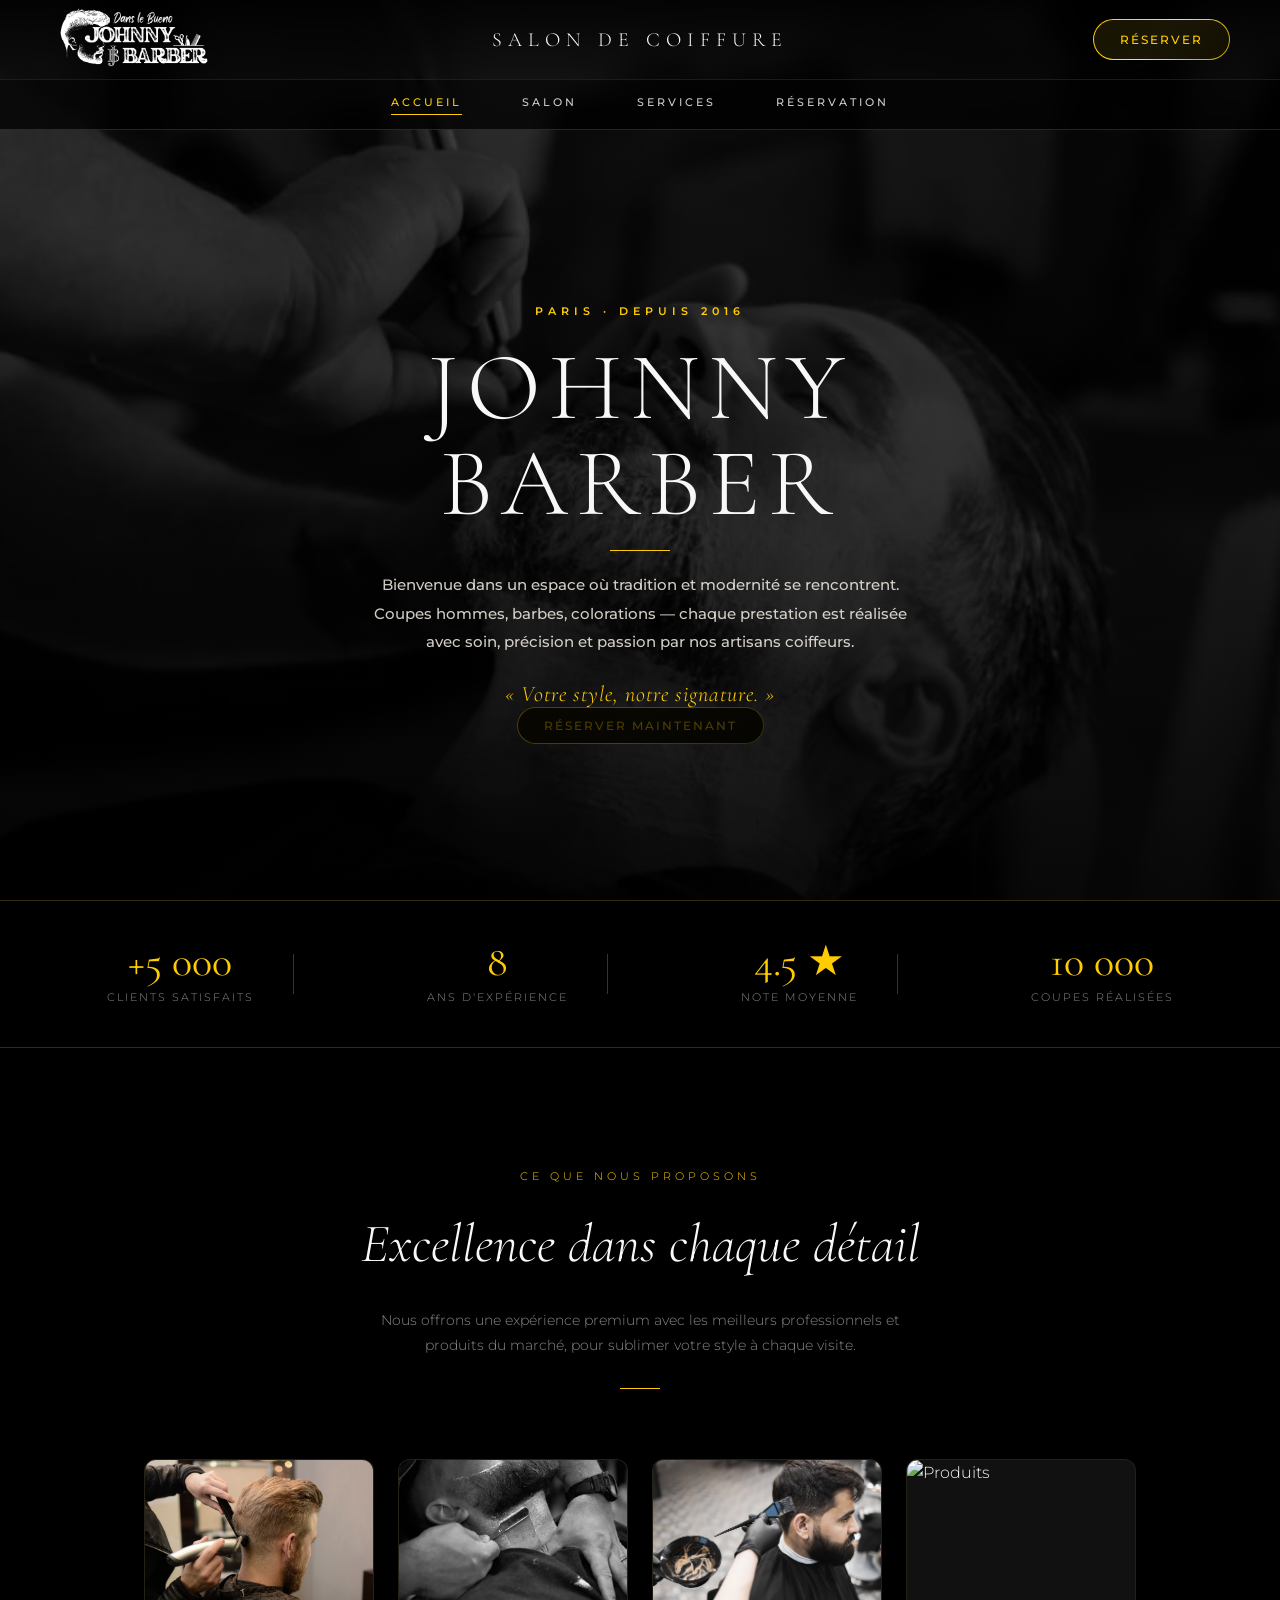
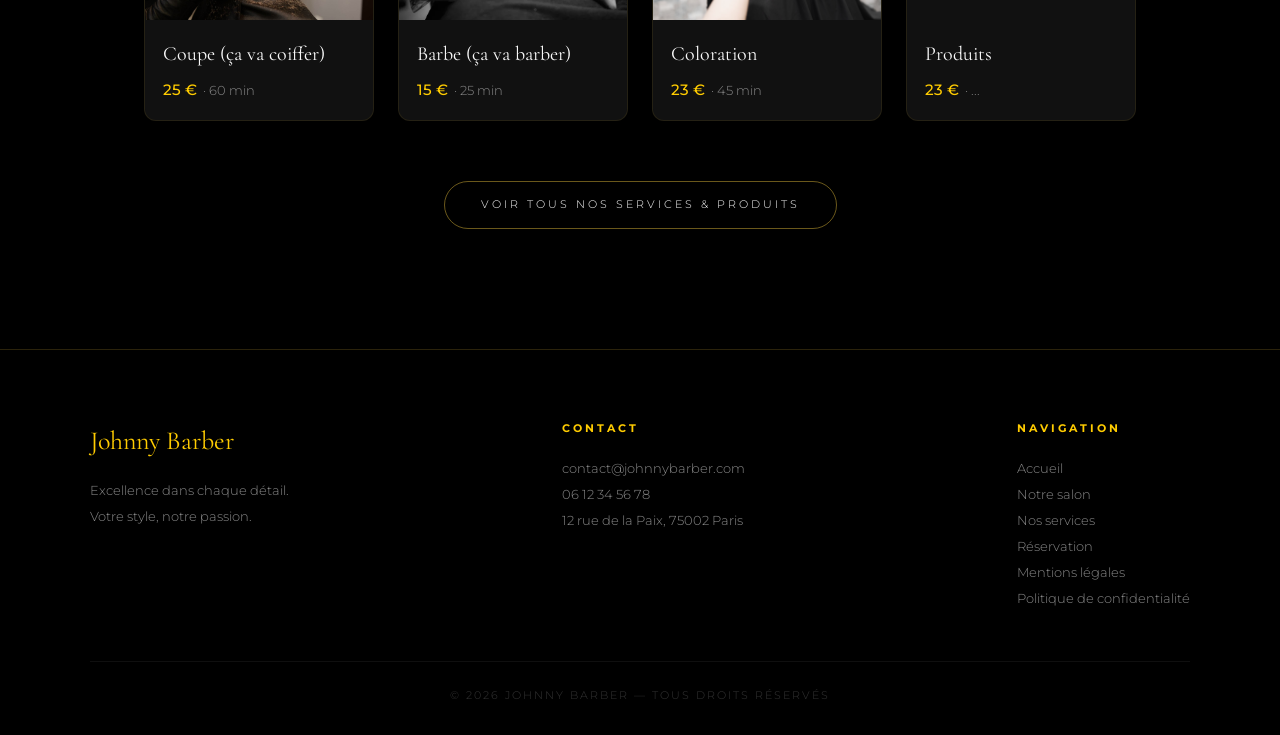
==== commit 93d590fa: "Enhance index.html with new button and service updates Added a 'Réserver maintenant' button in the h" ====
--- a/index.html
+++ b/index.html
@@ -39,6 +39,10 @@
             <p class="hero-slogan">« Votre style, notre signature. »</p>
         </div>
 
+        <div class="reserver-maintenant">
+            <a href="./Front-end/Formulaire.html" class="btn-reserver">Réserver maintenant</a>
+        </div>
+
     </section>
 
     <!-- ===== STATS ===== -->
@@ -74,25 +78,17 @@
         <div class="cards">
 
             <div class="card">
-                <img src="./images/coupe homme.jpg" alt="Coupe homme">
+                <img src="./images/coupe homme.jpg" alt="Coupe">
                 <div class="card-body">
-                    <h3>Coupe homme</h3>
+                    <h3>Coupe (ça va coiffer)</h3>
                     <p><span>25 €</span>· 60 min</p>
-                </div>
-            </div>
-
-            <div class="card">
-                <img src="./images/coupe-femme.webp" alt="Coupe femme">
-                <div class="card-body">
-                    <h3>Coupe femme</h3>
-                    <p><span>40 €</span>· 60 min</p>
                 </div>
             </div>
 
             <div class="card">
                 <img src="./images/barbe.webp" alt="Barbe">
                 <div class="card-body">
-                    <h3>Barbe</h3>
+                    <h3>Barbe (ça va barber)</h3>
                     <p><span>15 €</span>· 25 min</p>
                 </div>
             </div>
@@ -105,6 +101,18 @@
                 </div>
             </div>
 
+            <div class="card">
+                <img src="./images/produits.jpg" alt="Produits">
+                <div class="card-body">
+                    <h3>Produits</h3>
+                    <p><span>23 €</span>· ...</p>
+                </div>
+            </div>
+
+        </div>
+
+        <div class="services-cta">
+            <a href="./Front-end/services.html" class="btn-all">Voir tous nos services &amp; produits</a>
         </div>
 
     </section>
--- a/styles.css
+++ b/styles.css
@@ -1,31 +1,47 @@
 /* ============================================================
-   styles.css — Johnny Barber
-   Charte : Blanc #F8F8F8 · Doré #FFCC00 · Noir #000000
-   Polices : Cormorant Garamond (titres) · Montserrat (corps)
-   ============================================================ */
-
-@import url('https://fonts.googleapis.com/css2?family=Cormorant+Garamond:ital,wght@0,300;0,400;1,300;1,400&family=Montserrat:wght@300;400;500;600&display=swap');
-
-/* ── Variables ── */
+   STYLE.CSS — Johnny Barber | Global
+   Police : Cormorant Garamond (titres) + Montserrat (corps)
+   Charte graphique officielle :
+     Blanc  #F8F8F8
+     Doré   #FFCC00
+     Noir   #000000
+   ============================================================ */
+
+@import url('https://fonts.googleapis.com/css2?family=Cormorant+Garamond:ital,wght@0,300;0,400;0,600;1,300;1,400&family=Montserrat:wght@300;400;500;600&display=swap');
+
+/* ============================================================
+   1. VARIABLES
+   ============================================================ */
 :root {
-    --or:         #FFCC00;
-    --or-clair:   #ffe14d;
-    --or-sombre:  #b89900;
-    --noir:       #000000;
-    --blanc:      #F8F8F8;
-    --noir-card:  #111111;
-    --gris:       #888888;
-    --gris-clair: #cccccc;
-
-    --font-titre: 'Cormorant Garamond', Georgia, serif;
-    --font-corps: 'Montserrat', sans-serif;
-    --grad-or:    linear-gradient(135deg, #FFCC00, #ffe14d, #b89900);
-    --transition: 0.35s cubic-bezier(0.4, 0, 0.2, 1);
-    --radius:     4px;
-    --radius-lg:  12px;
-}
-
-/* ── Reset & Base ── */
+    /* ── Charte officielle ── */
+    --or:            #FFCC00;
+    --or-clair:      #ffe14d;
+    --or-sombre:     #b89900;
+    --noir:          #000000;
+    --blanc:         #F8F8F8;
+
+    /* ── Dérivées utilitaires ── */
+    --noir-card:     #111111;
+    --noir-mid:      #1a1a1a;
+    --blanc-creme:   #F8F8F8;   /* identique --blanc pour cohérence */
+    --gris:          #888888;
+    --gris-clair:    #cccccc;
+    --overlay:       rgba(0, 0, 0, 0.6);
+
+    --font-titre:    'Cormorant Garamond', Georgia, serif;
+    --font-corps:    'Montserrat', sans-serif;
+
+    --grad-or:       linear-gradient(135deg, #FFCC00, #ffe14d, #b89900);
+    --grad-header:   linear-gradient(to bottom, rgba(0,0,0,0.85), transparent);
+
+    --transition:    0.35s cubic-bezier(0.4, 0, 0.2, 1);
+    --radius:        4px;
+    --radius-lg:     12px;
+}
+
+/* ============================================================
+   2. RESET & BASE
+   ============================================================ */
 html { scroll-behavior: smooth; }
 
 *, *::before, *::after {
@@ -37,10 +53,10 @@
 body {
     font-family: var(--font-corps);
     font-weight: 300;
-    color: var(--blanc);
     background-color: var(--noir);
-    background-image:
-        linear-gradient(rgba(0,0,0,0.6), rgba(0,0,0,0.6)),
+    color: var(--blanc-creme);
+    background-image: 
+        linear-gradient(rgba(0, 0, 0, 0.6), rgba(0, 0, 0, 0.6)),
         url("images/k2bxjslly5nboqwbamap.webp");
     background-attachment: fixed;
     background-size: cover;
@@ -48,15 +64,16 @@
     line-height: 1.6;
 }
 
-a   { text-decoration: none; color: inherit; }
+a { text-decoration: none; color: inherit; }
 img { display: block; max-width: 100%; }
 
 /* ============================================================
-   HEADER
+   3. HEADER
    ============================================================ */
 .header {
     position: fixed;
-    top: 0; left: 0;
+    top: 0;
+    left: 0;
     width: 100%;
     height: 80px;
     display: flex;
@@ -66,10 +83,13 @@
     z-index: 100;
     background: linear-gradient(to bottom, rgba(0,0,0,0.92), rgba(0,0,0,0.6));
     backdrop-filter: blur(8px);
-    border-bottom: 1px solid rgba(212,175,55,0.15);
-}
-
-.logo { width: 160px; }
+    border-bottom: 1px solid rgba(212, 175, 55, 0.15);
+}
+
+.logo {
+    width: 160px;
+    height: auto;
+}
 
 .header h1 {
     position: absolute;
@@ -80,19 +100,14 @@
     font-weight: 300;
     letter-spacing: 6px;
     text-transform: uppercase;
-}
-
-/* Groupe bouton réserver + icône admin */
-.header-right {
-    display: flex;
-    align-items: center;
-    gap: 16px;
-}
-
-/* Bouton réserver */
+    color: var(--blanc-creme);
+}
+
+/* Bouton réserver — bordure dégradée */
 .btn-reserver {
     padding: 10px 26px;
     border-radius: 30px;
+    font-family: var(--font-corps);
     font-size: 12px;
     font-weight: 500;
     letter-spacing: 2px;
@@ -111,45 +126,29 @@
     color: var(--noir);
     background-image: var(--grad-or), var(--grad-or);
     background-clip: padding-box, border-box;
-}
-
-/* Icône admin discrète */
-.btn-admin {
-    display: flex;
-    align-items: center;
-    justify-content: center;
-    width: 36px;
-    height: 36px;
-    border-radius: 50%;
-    color: rgba(255,255,255,0.25);
-    border: 1px solid rgba(255,255,255,0.1);
-    transition: var(--transition);
-}
-
-.btn-admin:hover {
-    color: var(--or);
-    border-color: rgba(255,204,0,0.4);
-    background: rgba(255,204,0,0.05);
-}
-
-/* ============================================================
-   NAVIGATION
+    transform: translateY(-1px);
+}
+
+/* ============================================================
+   4. NAVIGATION
    ============================================================ */
 .nav {
     position: fixed;
-    top: 80px; left: 0;
+    top: 80px;
+    left: 0;
     width: 100%;
     display: flex;
     justify-content: center;
     gap: 60px;
     padding: 14px 0;
     z-index: 99;
-    background: rgba(0,0,0,0.75);
+    background: rgba(0, 0, 0, 0.75);
     backdrop-filter: blur(6px);
-    border-bottom: 1px solid rgba(212,175,55,0.2);
+    border-bottom: 1px solid rgba(212, 175, 55, 0.2);
 }
 
 .nav a {
+    font-family: var(--font-corps);
     font-size: 11px;
     font-weight: 500;
     letter-spacing: 3px;
@@ -160,11 +159,12 @@
     transition: var(--transition);
 }
 
-/* Ligne dorée sous le lien actif */
+/* Ligne dorée animée sous le lien */
 .nav a::after {
     content: '';
     position: absolute;
-    bottom: 0; left: 0;
+    bottom: 0;
+    left: 0;
     width: 0;
     height: 1px;
     background: var(--or);
@@ -172,30 +172,40 @@
 }
 
 .nav a:hover,
-.nav a.active { color: var(--or); }
+.nav a.active {
+    color: var(--or);
+}
 
 .nav a:hover::after,
-.nav a.active::after { width: 100%; }
-
-/* ============================================================
-   HERO (index.html)
+.nav a.active::after {
+    width: 100%;
+}
+
+/* ============================================================
+   5. HERO
    ============================================================ */
 .hero {
     height: 100vh;
     position: relative;
     display: flex;
+    flex-direction: column;
     justify-content: center;
     align-items: center;
-    padding-top: 140px;
-}
-
-/* Dégradé sombre sur l'image de fond */
+    padding-top: 140px; /* compense header + nav fixes */
+}
+
 .overlay {
     position: absolute;
     inset: 0;
-    background: linear-gradient(to bottom, rgba(0,0,0,0.3), rgba(0,0,0,0.55) 60%, rgba(0,0,0,0.85));
-}
-
+    background: linear-gradient(
+        to bottom,
+        rgba(0,0,0,0.3) 0%,
+        rgba(0,0,0,0.55) 60%,
+        rgba(0,0,0,0.85) 100%
+    );
+}
+
+/* Bloc texte centré dans le hero */
 .hero-content {
     position: relative;
     z-index: 2;
@@ -204,30 +214,34 @@
     flex-direction: column;
     align-items: center;
     gap: 20px;
+    padding: 0 20px;
     max-width: 750px;
-    padding: 0 20px;
-}
-
+}
+
+/* "Paris · Depuis 2016" */
 .hero-eyebrow {
+    font-family: var(--font-corps);
+    font-weight: 600;
     font-size: 11px;
-    font-weight: 600;
     letter-spacing: 5px;
     text-transform: uppercase;
     color: var(--or);
     animation: fadeUp 0.8s ease both;
 }
 
+/* "Johnny Barber" */
 .hero-titre {
     font-family: var(--font-titre);
     font-size: clamp(52px, 8vw, 96px);
     font-weight: 300;
     letter-spacing: 8px;
     text-transform: uppercase;
+    color: var(--blanc-creme);
     line-height: 1;
     animation: fadeUp 0.8s 0.15s ease both;
 }
 
-/* Ligne décorative sous le titre */
+/* Ligne dorée décorative sous le titre */
 .hero-titre::after {
     content: '';
     display: block;
@@ -237,23 +251,29 @@
     margin: 18px auto 0;
 }
 
+/* Texte de présentation */
 .hero-description {
+    font-family: var(--font-corps);
     font-size: 15px;
     font-weight: 500;
+    color: #f5f0e8d9;
     line-height: 1.9;
     animation: fadeUp 0.8s 0.3s ease both;
 }
 
+/* Slogan en italique doré */
 .hero-slogan {
     font-family: var(--font-titre);
     font-size: 22px;
     font-style: italic;
-    color: var(--or);
+    font-weight: 300;
+    color: var(--or);
+    letter-spacing: 1px;
     animation: fadeUp 0.8s 0.45s ease both;
 }
 
 /* ============================================================
-   STATS (index.html)
+   6. STATS
    ============================================================ */
 .stats {
     background: rgba(0,0,0,0.88);
@@ -266,15 +286,20 @@
     padding: 40px 20px;
 }
 
-.stat { text-align: center; position: relative; }
-
-/* Séparateur entre les chiffres */
+.stat {
+    text-align: center;
+    position: relative;
+}
+
+/* Séparateur vertical entre stats */
 .stat:not(:last-child)::after {
     content: '';
     position: absolute;
-    right: -40px; top: 50%;
+    right: -40px;
+    top: 50%;
     transform: translateY(-50%);
-    height: 40px; width: 1px;
+    height: 40px;
+    width: 1px;
     background: rgba(212,175,55,0.3);
 }
 
@@ -295,7 +320,7 @@
 }
 
 /* ============================================================
-   SERVICES (index.html)
+   7. SERVICES
    ============================================================ */
 .services {
     background: rgba(0,0,0,0.9);
@@ -316,8 +341,9 @@
     font-family: var(--font-titre);
     font-size: clamp(32px, 5vw, 54px);
     font-weight: 300;
+    color: var(--blanc-creme);
+    margin-bottom: 20px;
     font-style: italic;
-    margin-bottom: 20px;
 }
 
 .description {
@@ -328,6 +354,17 @@
     line-height: 1.8;
 }
 
+/* Ligne décorative */
+.description::after {
+    content: '';
+    display: block;
+    width: 40px;
+    height: 1px;
+    background: var(--or);
+    margin: 30px auto 0;
+}
+
+/* Cartes */
 .cards {
     display: flex;
     justify-content: center;
@@ -345,16 +382,35 @@
     text-align: left;
 }
 
-.card img { width: 100%; height: 160px; object-fit: cover; }
-.card-body { padding: 18px; }
+.card img {
+    width: 100%;
+    height: 160px;
+    object-fit: cover;
+    filter: grayscale(30%);
+    transition: var(--transition);
+}
+
+.card:hover img {
+    filter: grayscale(0%);
+    transform: scale(1.04);
+}
+
+.card-body {
+    padding: 18px;
+}
 
 .card h3 {
     font-family: var(--font-titre);
     font-size: 20px;
+    font-weight: 400;
+    color: var(--blanc-creme);
     margin-bottom: 8px;
 }
 
-.card p { font-size: 13px; color: var(--gris); }
+.card p {
+    font-size: 13px;
+    color: var(--gris);
+}
 
 .card span {
     color: var(--or);
@@ -369,13 +425,33 @@
     box-shadow: 0 20px 50px rgba(0,0,0,0.6);
 }
 
-/* ============================================================
-   FOOTER
+.btn-all {
+    display: inline-block;
+    margin-top: 60px;
+    padding: 14px 36px;
+    border: 1px solid rgba(212,175,55,0.5);
+    border-radius: 30px;
+    font-size: 11px;
+    letter-spacing: 3px;
+    text-transform: uppercase;
+    color: var(--blanc-creme);
+    transition: var(--transition);
+}
+
+.btn-all:hover {
+    background: var(--or);
+    border-color: var(--or);
+    color: var(--noir);
+}
+
+/* ============================================================
+   8. FOOTER
    ============================================================ */
 .footer {
     background: rgba(0,0,0,0.97);
     border-top: 1px solid rgba(212,175,55,0.2);
     padding: 70px 40px 30px;
+    font-family: var(--font-corps);
 }
 
 .footer-container {
@@ -392,6 +468,7 @@
 .footer-section h3 {
     font-family: var(--font-titre);
     font-size: 26px;
+    font-weight: 400;
     color: var(--or);
     margin-bottom: 16px;
 }
@@ -404,8 +481,20 @@
     margin-bottom: 18px;
 }
 
-.footer-section p { font-size: 13px; color: var(--gris); line-height: 2; }
-.footer-section a:hover { color: var(--or); }
+.footer-section p {
+    font-size: 13px;
+    color: var(--gris);
+    line-height: 2;
+}
+
+.footer-section a {
+    color: var(--gris);
+    transition: var(--transition);
+}
+
+.footer-section a:hover {
+    color: var(--or);
+}
 
 .footer-bottom {
     max-width: 1100px;
@@ -418,7 +507,7 @@
 }
 
 /* ============================================================
-   FORMULAIRE DE RÉSERVATION (Formulaire.html)
+   9. FORMULAIRE DE RÉSERVATION
    ============================================================ */
 .booking {
     min-height: 100vh;
@@ -435,11 +524,14 @@
     font-size: clamp(36px, 5vw, 58px);
     font-weight: 300;
     font-style: italic;
+    color: var(--blanc-creme);
     margin-bottom: 10px;
     text-align: center;
 }
 
-.booking .subtitle { margin-bottom: 50px; }
+.booking .subtitle {
+    margin-bottom: 50px;
+}
 
 .form-booking {
     width: 100%;
@@ -449,7 +541,11 @@
     gap: 22px;
 }
 
-.input-group { display: flex; flex-direction: column; gap: 8px; }
+.input-group {
+    display: flex;
+    flex-direction: column;
+    gap: 8px;
+}
 
 .input-group label {
     font-size: 10px;
@@ -465,32 +561,50 @@
     border-radius: var(--radius);
     border: 1px solid rgba(255,255,255,0.08);
     background: rgba(255,255,255,0.04);
-    color: var(--blanc);
+    color: var(--blanc-creme);
     font-family: var(--font-corps);
     font-size: 14px;
+    font-weight: 300;
     outline: none;
     transition: var(--transition);
 }
 
 .input-group input:focus,
 .input-group select:focus,
-.input-group textarea:focus { border-color: rgba(212,175,55,0.5); }
-
-.input-group select option { background: #1a1a1a; }
-
-.double { display: flex; gap: 16px; }
-.double .input-group { flex: 1; }
-textarea { min-height: 90px; resize: none; }
+.input-group textarea:focus {
+    border-color: rgba(212,175,55,0.5);
+    background: rgba(212,175,55,0.04);
+}
+
+.input-group select option {
+    background: var(--noir-mid);
+    color: var(--blanc-creme);
+}
+
+.double {
+    display: flex;
+    gap: 16px;
+}
+
+.double .input-group {
+    flex: 1;
+}
+
+textarea {
+    min-height: 90px;
+    resize: none;
+    line-height: 1.6;
+}
 
 .btn-submit {
     margin-top: 10px;
     padding: 16px;
     border-radius: 30px;
     background: transparent;
-    color: var(--or);
+    color: var(--noir);
     font-family: var(--font-corps);
-    font-size: 11px;
-    font-weight: 500;
+    font-size: 13px;
+    font-weight: 700;
     letter-spacing: 3px;
     text-transform: uppercase;
     border: 1px solid transparent;
@@ -507,19 +621,29 @@
     color: var(--noir);
     background-image: var(--grad-or), var(--grad-or);
     background-clip: padding-box, border-box;
-}
-
-/* ============================================================
-   PAGE SALON (Salon.html)
-   ============================================================ */
-
-/* Overlay sombre sur l'image de fond */
-.page-salon::before {
-    content: '';
-    position: fixed;
-    inset: 0;
-    background: rgba(0,0,0,0.6);
-    z-index: -1;
+    transform: translateY(-2px);
+}
+
+/* ============================================================
+   10. PAGE SALON
+   ============================================================ */
+.salon-header {
+    height: 80px;
+    display: flex;
+    align-items: center;
+    justify-content: center;
+    background: rgba(0,0,0,0.92);
+    backdrop-filter: blur(8px);
+    border-bottom: 1px solid rgba(212,175,55,0.15);
+}
+
+.salon-header h1 {
+    font-family: var(--font-titre);
+    font-size: 20px;
+    font-weight: 300;
+    letter-spacing: 6px;
+    text-transform: uppercase;
+    color: var(--blanc-creme);
 }
 
 .salon-container {
@@ -528,29 +652,42 @@
     padding: 160px 40px 80px;
 }
 
-.salon-intro { text-align: center; margin-bottom: 70px; }
+.page-salon::before {
+    content: "";
+    position: fixed;
+    inset: 0;
+    background: rgba(0, 0, 0, 0.6);
+    z-index: -1;
+}
+
+.salon-intro {
+    text-align: center;
+    margin-bottom: 70px;
+}
 
 .salon-intro h2 {
     font-family: var(--font-titre);
     font-size: clamp(32px, 5vw, 52px);
     font-weight: 400;
     font-style: italic;
+    color: var(--blanc-creme);
     margin-bottom: 20px;
 }
 
 .salon-intro p {
     font-size: 16px;
+    font-weight: 500;
     color: var(--gris);
     max-width: 560px;
     margin: auto;
     line-height: 1.9;
 }
 
-/* Ligne dorée avant le texte */
 .salon-intro p::before {
     content: '';
     display: block;
-    width: 40px; height: 1px;
+    width: 40px;
+    height: 1px;
     background: var(--or);
     margin: 0 auto 24px;
 }
@@ -566,26 +703,42 @@
 .info-box {
     flex: 1;
     min-width: 240px;
-    background: rgba(10,10,10,0.92);
+    background: rgba(10, 10, 10, 0.92);
     border: 1px solid rgba(212,175,55,0.35);
     border-radius: var(--radius-lg);
     padding: 30px;
     backdrop-filter: blur(12px);
-    box-shadow: 0 8px 32px rgba(0,0,0,0.6);
-    transition: var(--transition);
-}
-
-.info-box:hover { border-color: var(--or); transform: translateY(-4px); }
+    box-shadow: 0 8px 32px rgba(0, 0, 0, 0.6);
+    transition: var(--transition);
+}
+
+.info-box:hover {
+    border-color: var(--or);
+    background: rgba(15, 15, 15, 0.97);
+    box-shadow: 0 12px 40px rgba(0, 0, 0, 0.8);
+    transform: translateY(-4px);
+}
 
 .info-box h3 {
     font-family: var(--font-titre);
     font-size: 20px;
+    font-weight: 400;
     color: var(--or);
     margin-bottom: 14px;
 }
 
-.info-box h3 i { margin-right: 10px; }
-.info-box p { font-size: 14px; color: var(--gris-clair); line-height: 2; }
+.info-box h3 i {
+    color: var(--or);
+    margin-right: 10px;
+    font-size: 18px;
+}
+
+
+.info-box p {
+    font-size: 14px;
+    color: var(--gris-clair);
+    line-height: 2;
+}
 
 .salon-map h2 {
     font-family: var(--font-titre);
@@ -602,36 +755,107 @@
     height: 420px;
     border-radius: var(--radius-lg);
     border: 1px solid rgba(212,175,55,0.2);
-}
-
-/* ============================================================
-   MENTIONS LÉGALES & POLITIQUE DE CONFIDENTIALITÉ
-   ============================================================ */
-.mentions-container,
+    filter: grayscale(20%) contrast(1.05);
+}
+
+/* ============================================================
+   11. PAGE MENTIONS LÉGALES
+   ============================================================ */
+.mentions-container {
+    max-width: 800px;
+    margin: auto;
+    padding: 160px 40px 80px;
+}
+
+.mentions-intro {
+    text-align: center;
+    margin-bottom: 60px;
+}
+
+.mentions-intro h2 {
+    font-family: var(--font-titre);
+    font-size: clamp(32px, 5vw, 52px);
+    font-weight: 300;
+    font-style: italic;
+    color: var(--blanc-creme);
+    margin-bottom: 20px;
+}
+
+.mentions-intro h2::after {
+    content: '';
+    display: block;
+    width: 40px;
+    height: 1px;
+    background: var(--or);
+    margin: 18px auto 0;
+}
+
+.mentions-content {
+    display: flex;
+    flex-direction: column;
+    gap: 30px;
+}
+
+.mentions-block {
+    background: rgba(10, 10, 10, 0.92);
+    border: 1px solid rgba(212, 175, 55, 0.2);
+    border-radius: var(--radius-lg);
+    padding: 30px;
+    backdrop-filter: blur(12px);
+    transition: var(--transition);
+}
+
+.mentions-block:hover {
+    border-color: rgba(212, 175, 55, 0.4);
+}
+
+.mentions-block h3 {
+    font-family: var(--font-titre);
+    font-size: 22px;
+    font-weight: 400;
+    color: var(--or);
+    margin-bottom: 14px;
+}
+
+.mentions-block p {
+    font-size: 14px;
+    color: var(--gris-clair);
+    line-height: 2;
+}
+
+.mentions-email {
+    color: var(--or);
+    font-weight: 500;
+}
+
+/* ============================================================
+   12. PAGE POLITIQUE DE CONFIDENTIALITÉ
+   ============================================================ */
 .politique-container {
     max-width: 800px;
     margin: auto;
     padding: 160px 40px 80px;
 }
 
-.mentions-intro,
-.politique-intro { text-align: center; margin-bottom: 60px; }
-
-.mentions-intro h2,
+.politique-intro {
+    text-align: center;
+    margin-bottom: 60px;
+}
+
 .politique-intro h2 {
     font-family: var(--font-titre);
     font-size: clamp(32px, 5vw, 52px);
     font-weight: 300;
     font-style: italic;
-    margin-bottom: 20px;
-}
-
-/* Ligne dorée sous le titre */
-.mentions-intro h2::after,
+    color: var(--blanc-creme);
+    margin-bottom: 16px;
+}
+
 .politique-intro h2::after {
     content: '';
     display: block;
-    width: 40px; height: 1px;
+    width: 40px;
+    height: 1px;
     background: var(--or);
     margin: 18px auto 0;
 }
@@ -643,35 +867,38 @@
     color: var(--gris);
 }
 
-.mentions-content,
-.politique-content { display: flex; flex-direction: column; gap: 30px; }
-
-.mentions-block,
+.politique-content {
+    display: flex;
+    flex-direction: column;
+    gap: 30px;
+}
+
 .politique-block {
-    background: rgba(10,10,10,0.92);
-    border: 1px solid rgba(212,175,55,0.2);
+    background: rgba(10, 10, 10, 0.92);
+    border: 1px solid rgba(212, 175, 55, 0.2);
     border-radius: var(--radius-lg);
     padding: 30px;
     backdrop-filter: blur(12px);
     transition: var(--transition);
 }
 
-.mentions-block:hover,
-.politique-block:hover { border-color: rgba(212,175,55,0.4); }
-
-.mentions-block h3,
+.politique-block:hover {
+    border-color: rgba(212, 175, 55, 0.4);
+}
+
 .politique-block h3 {
     font-family: var(--font-titre);
     font-size: 22px;
+    font-weight: 400;
     color: var(--or);
     margin-bottom: 14px;
 }
 
-.mentions-block p,
-.politique-block p { font-size: 14px; color: var(--gris-clair); line-height: 2; }
-
-.mentions-email,
-.politique-highlight { color: var(--or); font-weight: 500; }
+.politique-block p {
+    font-size: 14px;
+    color: var(--gris-clair);
+    line-height: 2;
+}
 
 .politique-list {
     list-style: none;
@@ -688,132 +915,248 @@
     position: relative;
 }
 
-/* Tiret doré devant chaque item */
 .politique-list li::before {
     content: '';
     position: absolute;
-    left: 0; top: 50%;
+    left: 0;
+    top: 50%;
     transform: translateY(-50%);
-    width: 6px; height: 1px;
+    width: 6px;
+    height: 1px;
     background: var(--or);
 }
 
-/* ============================================================
-   LOGIN ADMIN (admin_login.html)
-   ============================================================ */
-.page-login {
-    min-height: 100vh;
+.politique-highlight {
+    color: var(--or);
+    font-weight: 500;
+}
+
+/* ============================================================
+   13. PAGE SERVICES
+   ============================================================ */
+ 
+/* Conteneur principal */
+.services-page-container {
+    max-width: 1100px;
+    margin: auto;
+    padding: 160px 40px 80px;
+}
+ 
+/* Intro */
+.services-page-intro {
+    text-align: center;
+    margin-bottom: 80px;
+}
+ 
+.services-page-intro h2 {
+    font-family: var(--font-titre);
+    font-size: clamp(32px, 5vw, 52px);
+    font-weight: 300;
+    font-style: italic;
+    color: var(--blanc-creme);
+    margin-bottom: 20px;
+}
+ 
+.services-page-desc {
+    font-size: 14px;
+    color: var(--gris);
+    max-width: 520px;
+    margin: 0 auto;
+    line-height: 1.9;
+}
+ 
+.services-page-desc::after {
+    content: '';
+    display: block;
+    width: 40px;
+    height: 1px;
+    background: var(--or);
+    margin: 28px auto 0;
+}
+ 
+/* ── Catégorie (Coiffures / Cosmétiques) ── */
+.services-category {
+    margin-bottom: 80px;
+}
+ 
+.category-header {
+    display: flex;
+    align-items: center;
+    gap: 16px;
+    margin-bottom: 40px;
+}
+ 
+.category-icon {
+    width: 40px;
+    height: 40px;
+    border: 1px solid rgba(212, 175, 55, 0.4);
+    border-radius: 50%;
     display: flex;
     align-items: center;
     justify-content: center;
-    position: relative;
-}
-
-.page-login::before {
-    content: '';
-    position: fixed;
-    inset: 0;
-    background: rgba(0,0,0,0.82);
-    z-index: 0;
-}
-
-.login-card {
-    position: relative;
-    z-index: 1;
-    width: 100%;
-    max-width: 420px;
-    padding: 60px 50px;
-    background: rgba(10,10,10,0.97);
-    border: 1px solid rgba(255,204,0,0.2);
-    border-radius: 16px;
-    box-shadow: 0 30px 80px rgba(0,0,0,0.8);
-    animation: fadeUp 0.6s ease both;
-}
-
-.login-logo { text-align: center; margin-bottom: 40px; }
-
-.login-logo h1 {
-    font-family: var(--font-titre);
-    font-size: 36px;
-    font-weight: 300;
-    font-style: italic;
-}
-
-.login-logo p {
-    font-size: 10px;
-    letter-spacing: 4px;
-    text-transform: uppercase;
-    color: var(--or);
-    margin-top: 6px;
-}
-
-/* Ligne décorative dorée */
-.login-logo::after {
-    content: '';
-    display: block;
-    width: 40px; height: 1px;
-    background: var(--or);
-    margin: 20px auto 0;
-}
-
-.login-form-group { display: flex; flex-direction: column; gap: 8px; margin-bottom: 20px; }
-
-.login-form-group label {
-    font-size: 10px;
-    letter-spacing: 3px;
-    text-transform: uppercase;
-    color: var(--or);
-}
-
-.login-form-group input {
-    padding: 14px 16px;
-    background: rgba(255,255,255,0.05);
-    border: 1px solid rgba(255,255,255,0.08);
-    border-radius: 6px;
-    color: var(--blanc);
-    font-family: var(--font-corps);
-    font-size: 14px;
-    outline: none;
-    transition: var(--transition);
-}
-
-.login-form-group input:focus { border-color: rgba(255,204,0,0.5); }
-
-.btn-login {
-    display: block;
-    width: 100%;
-    padding: 15px;
-    margin-top: 10px;
-    border-radius: 30px;
-    border: 1px solid rgba(255,204,0,0.4);
-    background: transparent;
-    color: var(--or);
-    font-family: var(--font-corps);
+    color: var(--or);
+    font-size: 15px;
+    flex-shrink: 0;
+}
+ 
+.category-header h3 {
+    font-family: var(--font-titre);
+    font-size: 28px;
+    font-weight: 400;
+    color: var(--blanc-creme);
+    letter-spacing: 2px;
+    white-space: nowrap;
+}
+ 
+.category-line {
+    flex: 1;
+    height: 1px;
+    background: rgba(212, 175, 55, 0.2);
+}
+ 
+/* ── Sous-catégorie ── */
+.subcategory-label {
     font-size: 11px;
     font-weight: 500;
     letter-spacing: 3px;
     text-transform: uppercase;
-    text-align: center;
-    transition: var(--transition);
-}
-
-.btn-login:hover { background: var(--or); color: var(--noir); }
-
-.back-link {
-    display: block;
-    text-align: center;
-    margin-top: 24px;
-    font-size: 12px;
+    color: var(--or);
+    margin-bottom: 24px;
+    display: flex;
+    align-items: center;
+    gap: 10px;
+}
+ 
+.subcategory-label i {
+    font-size: 10px;
+    opacity: 0.7;
+}
+ 
+/* ── Grille de services ── */
+.services-grid {
+    display: grid;
+    grid-template-columns: repeat(auto-fill, minmax(280px, 1fr));
+    gap: 20px;
+}
+ 
+/* ── Carte service ── */
+.service-item {
+    background: rgba(10, 10, 10, 0.92);
+    border: 1px solid rgba(212, 175, 55, 0.12);
+    border-radius: var(--radius-lg);
+    overflow: hidden;
+    transition: var(--transition);
+    backdrop-filter: blur(12px);
+}
+ 
+.service-item:hover {
+    border-color: rgba(212, 175, 55, 0.4);
+    transform: translateY(-4px);
+    box-shadow: 0 16px 40px rgba(0, 0, 0, 0.6);
+}
+ 
+.service-item-inner {
+    padding: 28px;
+    display: flex;
+    flex-direction: column;
+    height: 100%;
+    gap: 10px;
+}
+ 
+.service-item h4 {
+    font-family: var(--font-titre);
+    font-size: 22px;
+    font-weight: 400;
+    color: var(--blanc-creme);
+    line-height: 1.2;
+}
+ 
+.service-item-sub {
+    font-size: 10px;
+    letter-spacing: 3px;
+    text-transform: uppercase;
+    color: var(--or);
+    margin-top: -4px;
+}
+ 
+.service-item-desc {
+    font-size: 13px;
     color: var(--gris);
-    transition: var(--transition);
-}
-
-.back-link:hover { color: var(--or); }
-
-/* ============================================================
-   ANIMATION
+    line-height: 1.8;
+    flex: 1;
+}
+ 
+/* Footer de la carte (prix + bouton) */
+.service-item-footer {
+    display: flex;
+    align-items: center;
+    justify-content: space-between;
+    margin-top: 16px;
+    padding-top: 16px;
+    border-top: 1px solid rgba(255, 255, 255, 0.05);
+}
+ 
+.service-meta {
+    display: flex;
+    flex-direction: column;
+    gap: 4px;
+}
+ 
+.service-price {
+    font-family: var(--font-titre);
+    font-size: 26px;
+    font-weight: 400;
+    color: var(--or);
+    line-height: 1;
+}
+ 
+.service-duration {
+    font-size: 11px;
+    color: var(--gris);
+    letter-spacing: 1px;
+    display: flex;
+    align-items: center;
+    gap: 5px;
+}
+ 
+.service-duration i {
+    font-size: 10px;
+    color: rgba(212, 175, 55, 0.5);
+}
+ 
+/* Bouton "Réserver / Acheter" */
+.btn-service {
+    padding: 9px 20px;
+    border-radius: 30px;
+    font-family: var(--font-corps);
+    font-size: 10px;
+    font-weight: 500;
+    letter-spacing: 2px;
+    text-transform: uppercase;
+    color: var(--or);
+    border: 1px solid rgba(212, 175, 55, 0.45);
+    background: transparent;
+    transition: var(--transition);
+    white-space: nowrap;
+    cursor: pointer;
+}
+ 
+.btn-service:hover {
+    background: var(--or);
+    border-color: var(--or);
+    color: var(--noir);
+}
+
+/* ============================================================
+   14. ANIMATIONS
    ============================================================ */
 @keyframes fadeUp {
-    from { opacity: 0; transform: translateY(24px); }
-    to   { opacity: 1; transform: translateY(0); }
-}
+    from {
+        opacity: 0;
+        transform: translateY(24px);
+    }
+    to {
+        opacity: 1;
+        transform: translateY(0);
+    }
+}
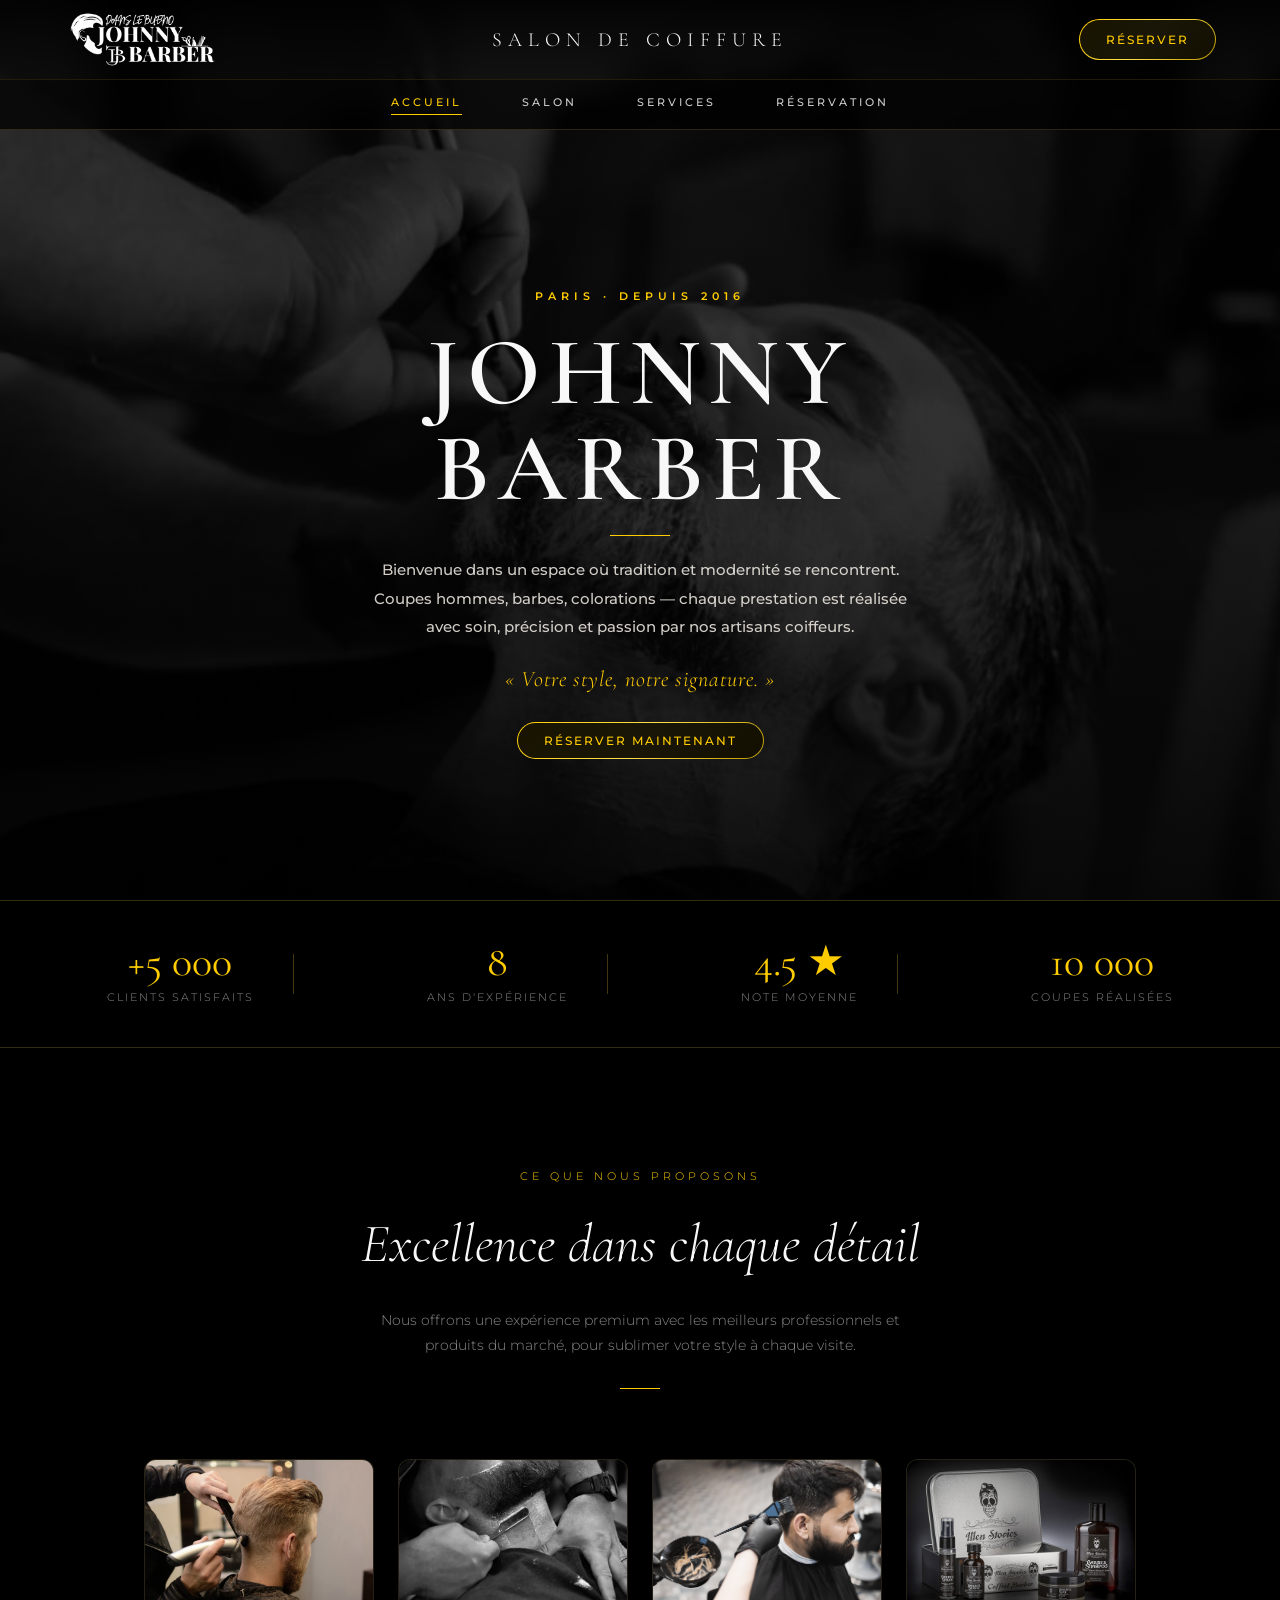
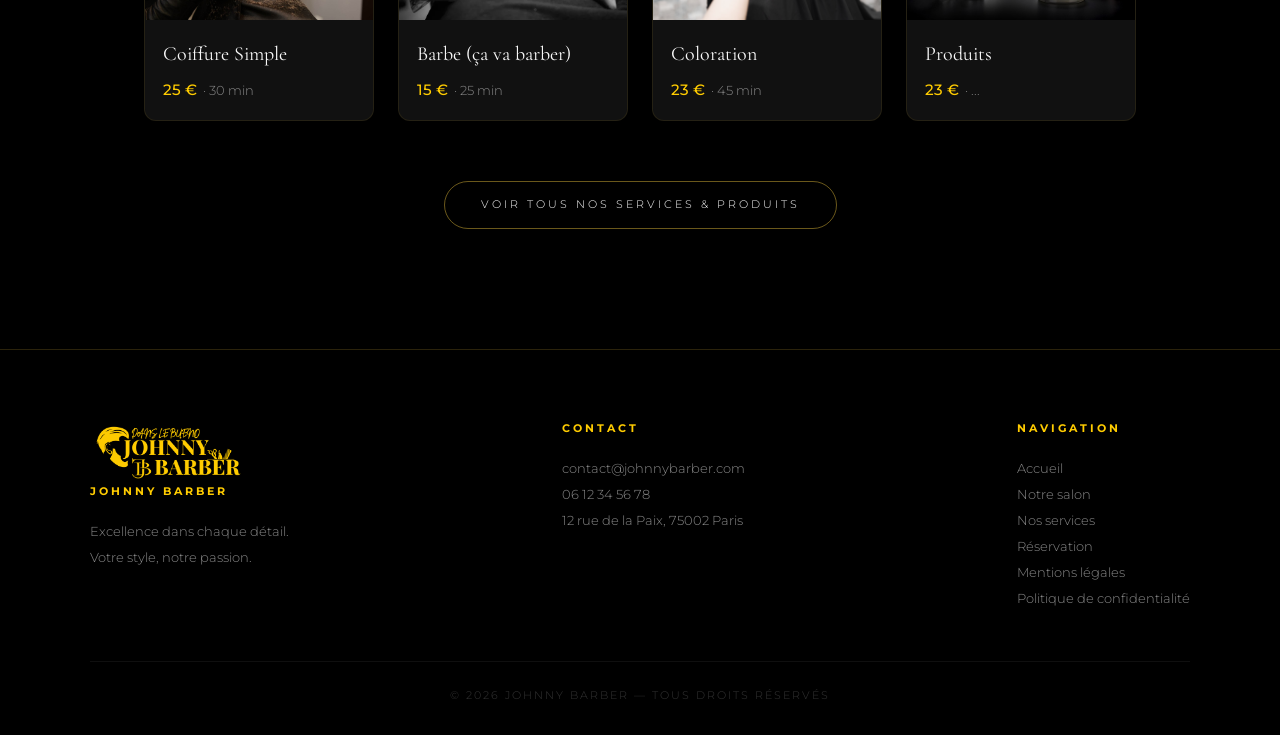
==== commit c8c5d438: "Code JS et quelque modification aux autres codes" ====
--- a/index.html
+++ b/index.html
@@ -11,7 +11,7 @@
 
     <!-- ===== HEADER ===== -->
     <header class="header">
-        <img src="./images/White_Barber_Logo.png" alt="Logo Johnny Barber" class="logo">
+        <img src="./images/Logo_footer.png" alt="Logo Johnny Barber" class="logo">
         <h1>Salon de coiffure</h1>
         <a href="./Front-end/Formulaire.html" class="btn-reserver">Réserver</a>
     </header>
@@ -80,8 +80,8 @@
             <div class="card">
                 <img src="./images/coupe homme.jpg" alt="Coupe">
                 <div class="card-body">
-                    <h3>Coupe (ça va coiffer)</h3>
-                    <p><span>25 €</span>· 60 min</p>
+                    <h3>Coiffure Simple</h3>
+                    <p><span>25 €</span>· 30 min</p>
                 </div>
             </div>
 
@@ -122,7 +122,8 @@
         <div class="footer-container">
 
             <div class="footer-section">
-                <h3>Johnny Barber</h3>
+                <img src="./images/Logo.png" alt="Logo Johnny Barber" class="logo">
+                <h4>Johnny Barber</h4>
                 <p>Excellence dans chaque détail.<br>Votre style, notre passion.</p>
             </div>
 
@@ -149,6 +150,7 @@
             <p>© 2026 Johnny Barber — Tous droits réservés</p>
         </div>
     </footer>
+    <script src="script.js"></script>
 
 </body>
 </html>
--- a/styles.css
+++ b/styles.css
@@ -233,7 +233,7 @@
 .hero-titre {
     font-family: var(--font-titre);
     font-size: clamp(52px, 8vw, 96px);
-    font-weight: 300;
+    font-weight: 600;
     letter-spacing: 8px;
     text-transform: uppercase;
     color: var(--blanc-creme);
@@ -272,6 +272,11 @@
     animation: fadeUp 0.8s 0.45s ease both;
 }
 
+/* Bouton réserver maintenant */
+.reserver-maintenant {
+    margin-top: 30px;
+    animation: fadeUp 0.8s 0.6s ease both;
+}
 /* ============================================================
    6. STATS
    ============================================================ */
@@ -973,6 +978,12 @@
     background: var(--or);
     margin: 28px auto 0;
 }
+
+.services-cta {
+    background: rgba(0, 0, 0, 0.9);
+    backdrop-filter: blur(10px);
+    justify-content: center;
+}
  
 /* ── Catégorie (Coiffures / Cosmétiques) ── */
 .services-category {
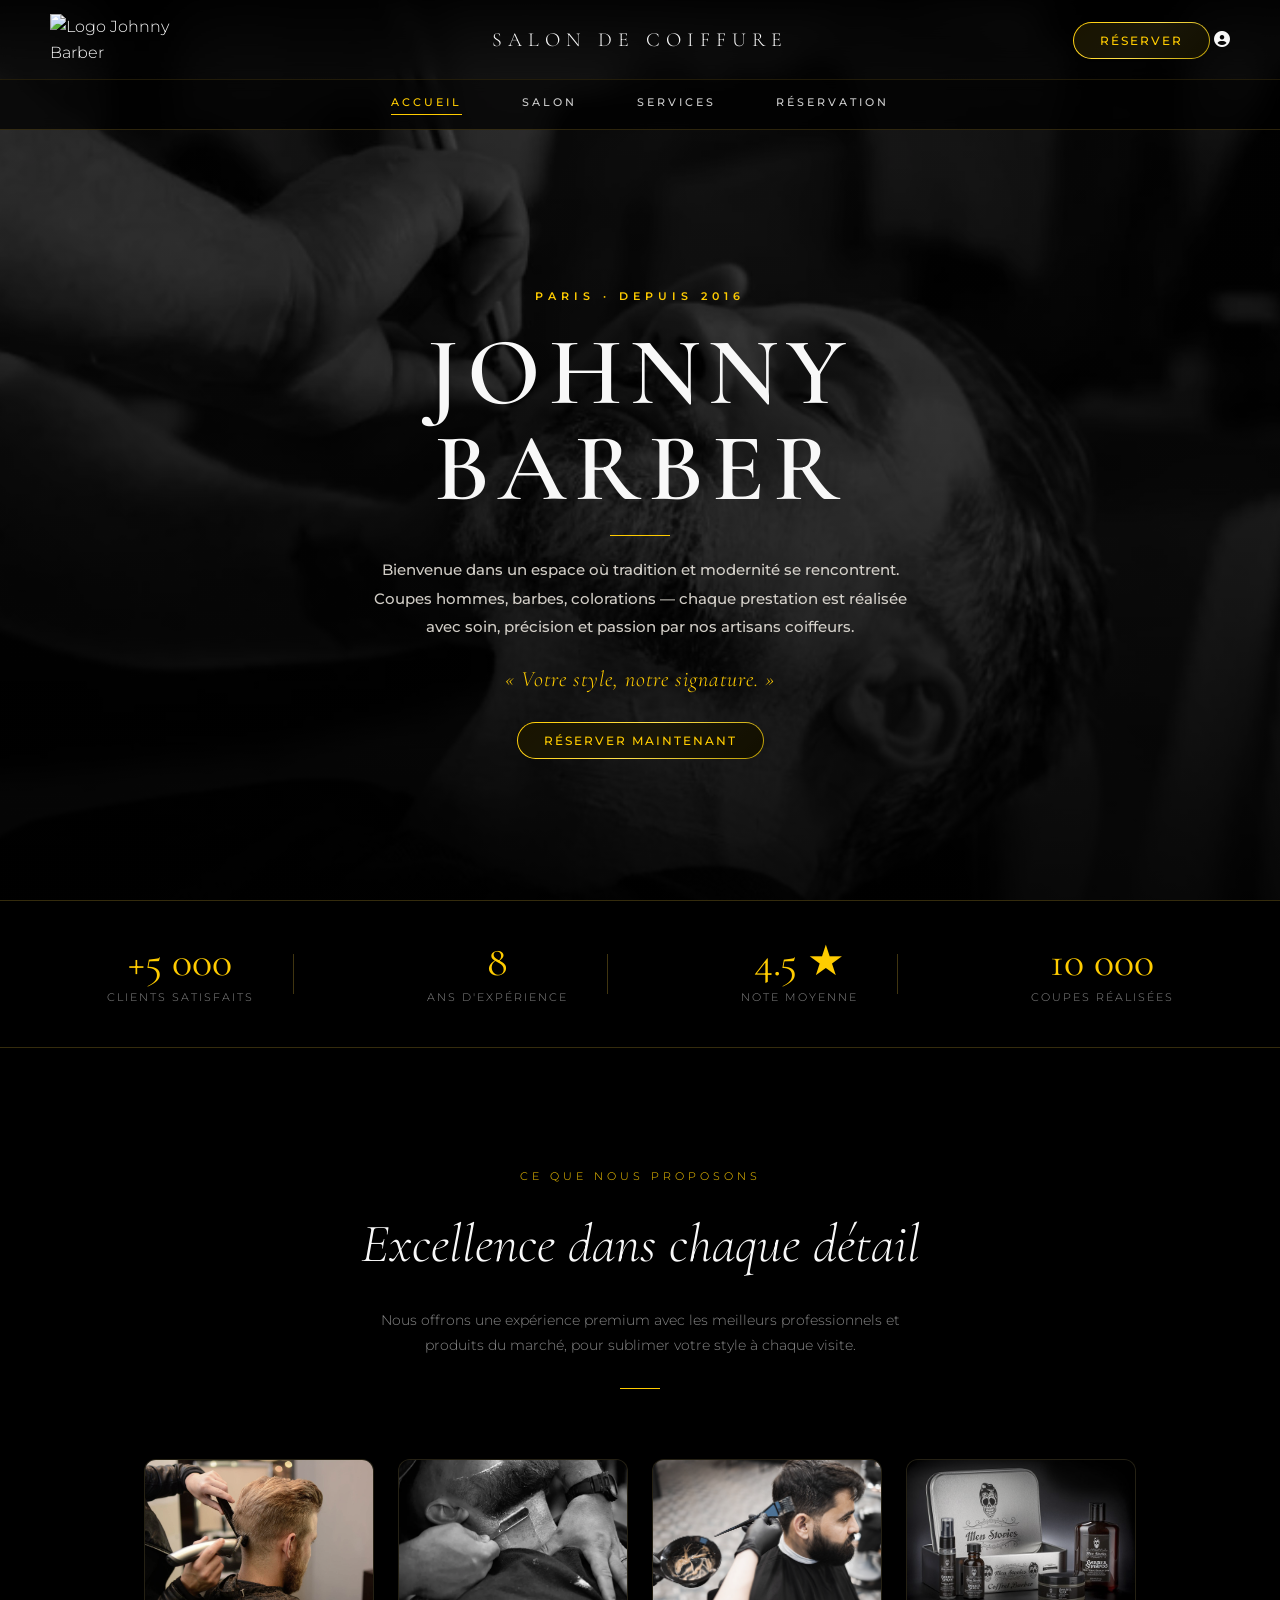
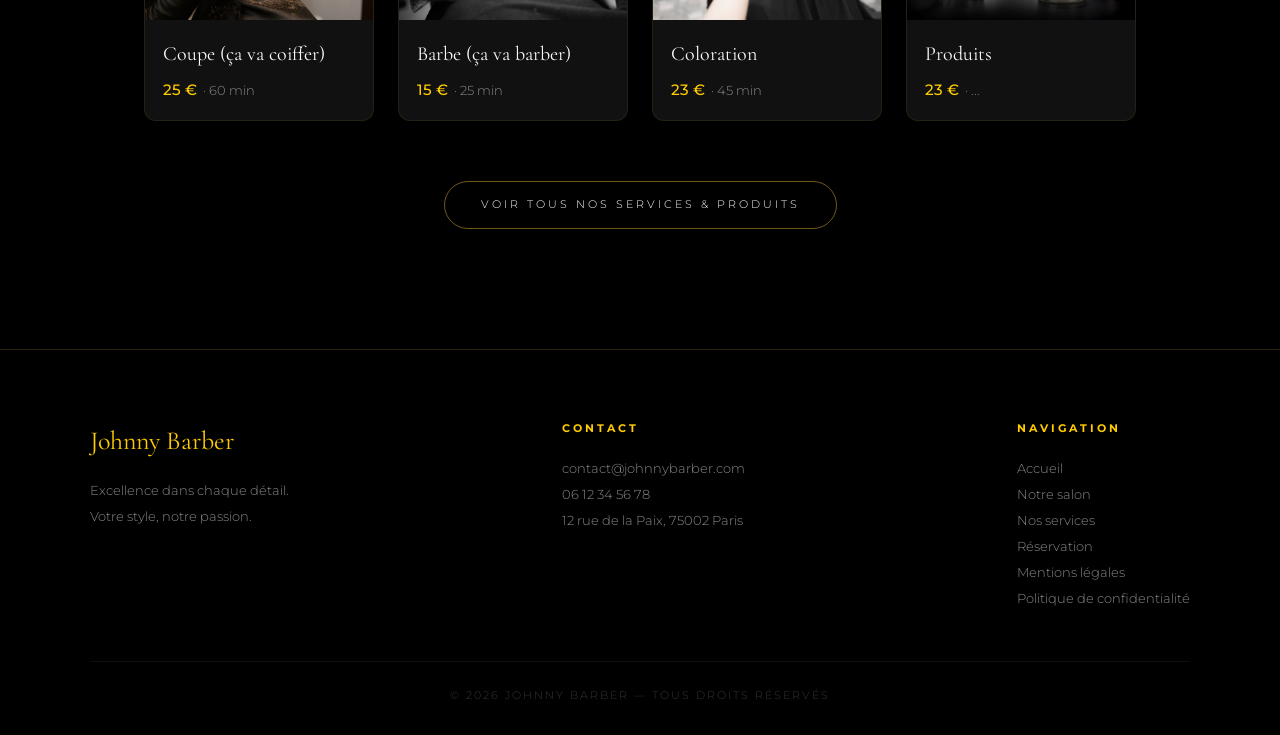
==== commit 17d00b19: "Update header with new logo and Font Awesome Added Font Awesome stylesheet for icons and updated log" ====
--- a/index.html
+++ b/index.html
@@ -5,15 +5,21 @@
     <meta name="viewport" content="width=device-width, initial-scale=1.0">
     <title>Johnny Barber</title>
     <link rel="stylesheet" href="styles.css">
+    <link rel="stylesheet" href="https://cdnjs.cloudflare.com/ajax/libs/font-awesome/6.5.0/css/all.min.css">
 </head>
 
 <body>
 
     <!-- ===== HEADER ===== -->
     <header class="header">
-        <img src="./images/Logo_footer.png" alt="Logo Johnny Barber" class="logo">
+        <img src="./images/White_Barber_Logo.png" alt="Logo Johnny Barber" class="logo">
         <h1>Salon de coiffure</h1>
-        <a href="./Front-end/Formulaire.html" class="btn-reserver">Réserver</a>
+        
+        <div class="header-actions">
+            <a href="./Front-end/Formulaire.html" class="btn-reserver">Réserver</a>
+            <a href="./Back-end/admin_login.php" class="btn-admin" title="Espace administrateur"><i class='fa-solid fa-circle-user'></i></a>
+        </div>
+
     </header>
 
     <!-- ===== NAVIGATION ===== -->
@@ -80,8 +86,8 @@
             <div class="card">
                 <img src="./images/coupe homme.jpg" alt="Coupe">
                 <div class="card-body">
-                    <h3>Coiffure Simple</h3>
-                    <p><span>25 €</span>· 30 min</p>
+                    <h3>Coupe (ça va coiffer)</h3>
+                    <p><span>25 €</span>· 60 min</p>
                 </div>
             </div>
 
@@ -122,8 +128,7 @@
         <div class="footer-container">
 
             <div class="footer-section">
-                <img src="./images/Logo.png" alt="Logo Johnny Barber" class="logo">
-                <h4>Johnny Barber</h4>
+                <h3>Johnny Barber</h3>
                 <p>Excellence dans chaque détail.<br>Votre style, notre passion.</p>
             </div>
 
@@ -150,7 +155,6 @@
             <p>© 2026 Johnny Barber — Tous droits réservés</p>
         </div>
     </footer>
-    <script src="script.js"></script>
 
 </body>
 </html>
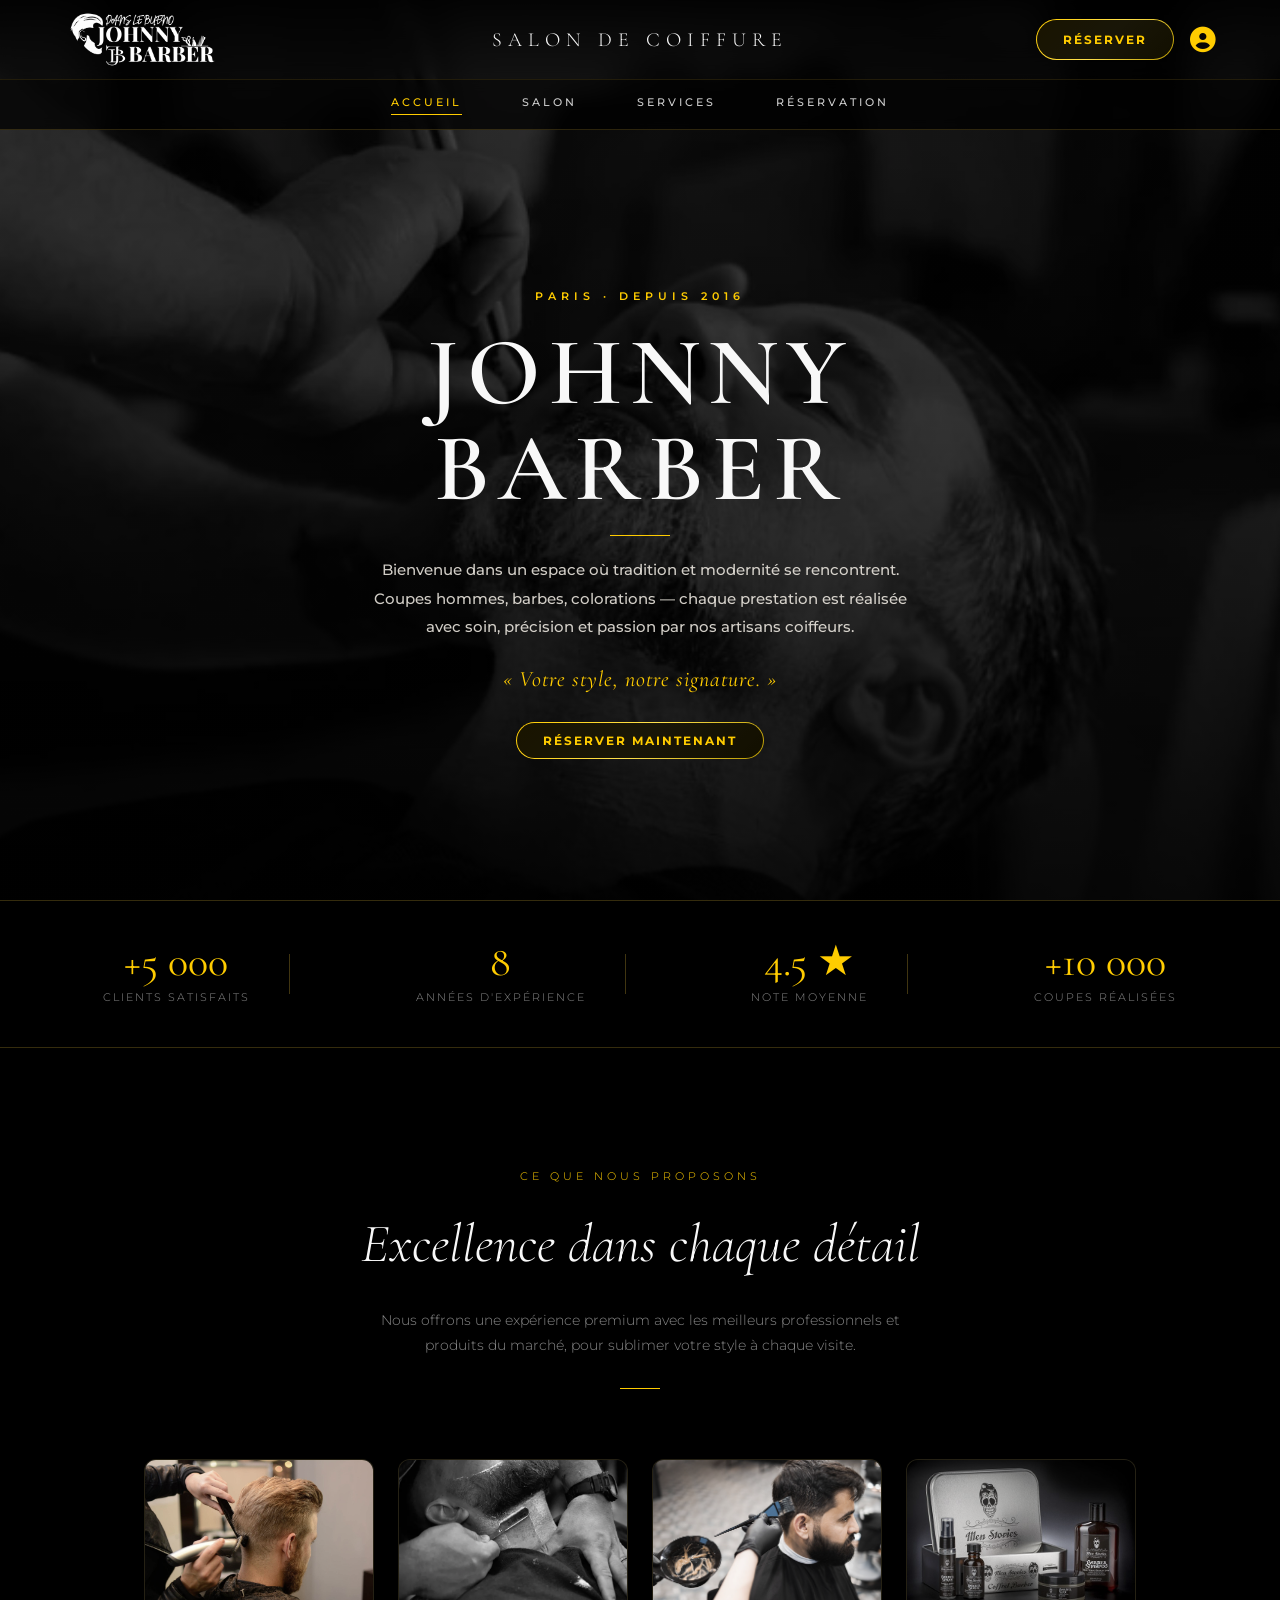
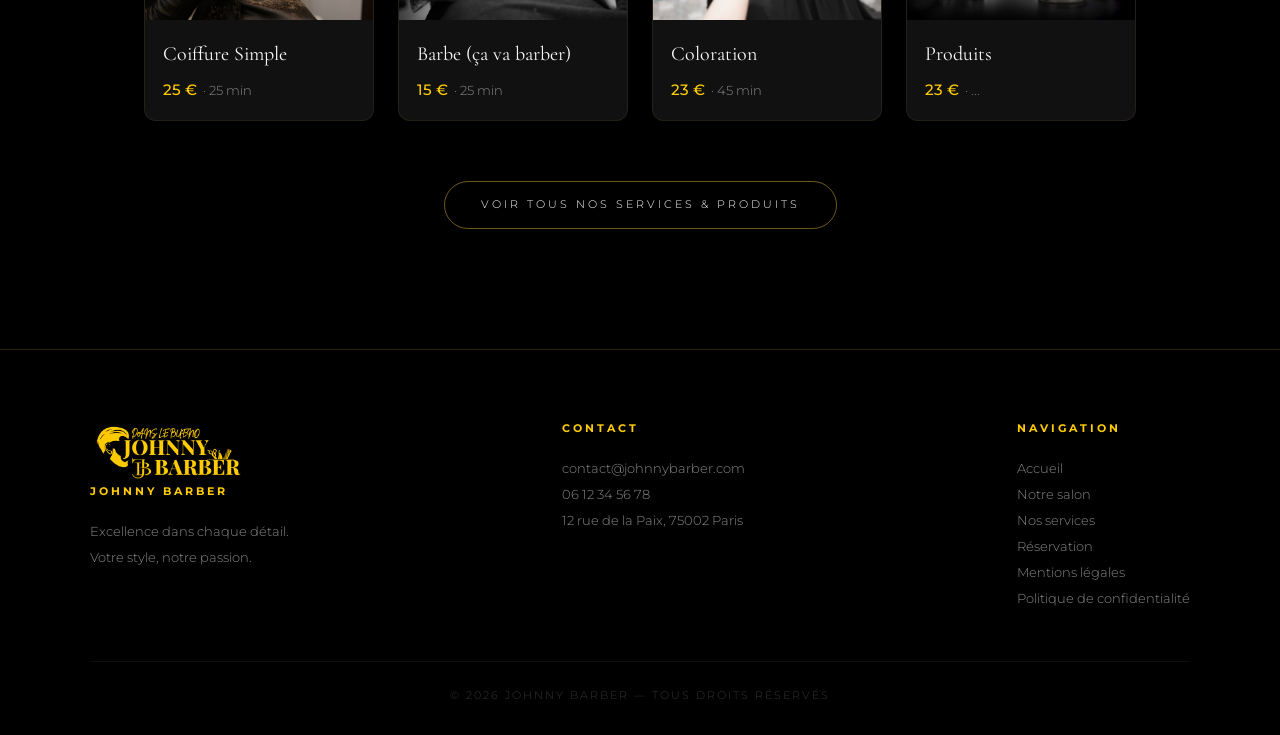
==== commit d0d64aaf: "Amelioration du code JS" ====
--- a/index.html
+++ b/index.html
@@ -1,5 +1,6 @@
 <!DOCTYPE html>
 <html lang="fr">
+
 <head>
     <meta charset="UTF-8">
     <meta name="viewport" content="width=device-width, initial-scale=1.0">
@@ -12,12 +13,13 @@
 
     <!-- ===== HEADER ===== -->
     <header class="header">
-        <img src="./images/White_Barber_Logo.png" alt="Logo Johnny Barber" class="logo">
+        <img src="./images/Logo_footer.png" alt="Logo Johnny Barber" class="logo">
         <h1>Salon de coiffure</h1>
-        
+
         <div class="header-actions">
             <a href="./Front-end/Formulaire.html" class="btn-reserver">Réserver</a>
-            <a href="./Back-end/admin_login.php" class="btn-admin" title="Espace administrateur"><i class='fa-solid fa-circle-user'></i></a>
+            <a href="./Back-end/admin_login.php" class="btn-admin" title="Espace administrateur"><i
+                    class='fa-solid fa-circle-user'></i></a>
         </div>
 
     </header>
@@ -59,14 +61,14 @@
         </div>
         <div class="stat">
             <h2>8</h2>
-            <p>Ans d'expérience</p>
+            <p>Années d'expérience</p>
         </div>
         <div class="stat">
             <h2>4.5 ★</h2>
             <p>Note moyenne</p>
         </div>
         <div class="stat">
-            <h2>10 000</h2>
+            <h2>+10 000</h2>
             <p>Coupes réalisées</p>
         </div>
     </section>
@@ -86,8 +88,8 @@
             <div class="card">
                 <img src="./images/coupe homme.jpg" alt="Coupe">
                 <div class="card-body">
-                    <h3>Coupe (ça va coiffer)</h3>
-                    <p><span>25 €</span>· 60 min</p>
+                    <h3>Coiffure Simple</h3>
+                    <p><span>25 €</span>· 25 min</p>
                 </div>
             </div>
 
@@ -128,7 +130,8 @@
         <div class="footer-container">
 
             <div class="footer-section">
-                <h3>Johnny Barber</h3>
+                <img src="./images/Logo.png" alt="Logo Johnny Barber" class="logo">
+                <h4>Johnny Barber</h4>
                 <p>Excellence dans chaque détail.<br>Votre style, notre passion.</p>
             </div>
 
@@ -155,6 +158,7 @@
             <p>© 2026 Johnny Barber — Tous droits réservés</p>
         </div>
     </footer>
+    <script src="script.js"></script>
+</body>
 
-</body>
-</html>
+</html>
--- a/styles.css
+++ b/styles.css
@@ -14,37 +14,42 @@
    ============================================================ */
 :root {
     /* ── Charte officielle ── */
-    --or:            #FFCC00;
-    --or-clair:      #ffe14d;
-    --or-sombre:     #b89900;
-    --noir:          #000000;
-    --blanc:         #F8F8F8;
+    --or: #FFCC00;
+    --or-clair: #ffe14d;
+    --or-sombre: #b89900;
+    --noir: #000000;
+    --blanc: #F8F8F8;
 
     /* ── Dérivées utilitaires ── */
-    --noir-card:     #111111;
-    --noir-mid:      #1a1a1a;
-    --blanc-creme:   #F8F8F8;   /* identique --blanc pour cohérence */
-    --gris:          #888888;
-    --gris-clair:    #cccccc;
-    --overlay:       rgba(0, 0, 0, 0.6);
-
-    --font-titre:    'Cormorant Garamond', Georgia, serif;
-    --font-corps:    'Montserrat', sans-serif;
-
-    --grad-or:       linear-gradient(135deg, #FFCC00, #ffe14d, #b89900);
-    --grad-header:   linear-gradient(to bottom, rgba(0,0,0,0.85), transparent);
-
-    --transition:    0.35s cubic-bezier(0.4, 0, 0.2, 1);
-    --radius:        4px;
-    --radius-lg:     12px;
+    --noir-card: #111111;
+    --noir-mid: #1a1a1a;
+    --blanc-creme: #F8F8F8;
+    /* identique --blanc pour cohérence */
+    --gris: #888888;
+    --gris-clair: #cccccc;
+    --overlay: rgba(0, 0, 0, 0.6);
+
+    --font-titre: 'Cormorant Garamond', Georgia, serif;
+    --font-corps: 'Montserrat', sans-serif;
+
+    --grad-or: linear-gradient(135deg, #FFCC00, #ffe14d, #b89900);
+    --grad-header: linear-gradient(to bottom, rgba(0, 0, 0, 0.85), transparent);
+
+    --transition: 0.35s cubic-bezier(0.4, 0, 0.2, 1);
+    --radius: 4px;
+    --radius-lg: 12px;
 }
 
 /* ============================================================
    2. RESET & BASE
    ============================================================ */
-html { scroll-behavior: smooth; }
-
-*, *::before, *::after {
+html {
+    scroll-behavior: smooth;
+}
+
+*,
+*::before,
+*::after {
     margin: 0;
     padding: 0;
     box-sizing: border-box;
@@ -55,7 +60,7 @@
     font-weight: 300;
     background-color: var(--noir);
     color: var(--blanc-creme);
-    background-image: 
+    background-image:
         linear-gradient(rgba(0, 0, 0, 0.6), rgba(0, 0, 0, 0.6)),
         url("images/k2bxjslly5nboqwbamap.webp");
     background-attachment: fixed;
@@ -64,8 +69,15 @@
     line-height: 1.6;
 }
 
-a { text-decoration: none; color: inherit; }
-img { display: block; max-width: 100%; }
+a {
+    text-decoration: none;
+    color: inherit;
+}
+
+img {
+    display: block;
+    max-width: 100%;
+}
 
 /* ============================================================
    3. HEADER
@@ -81,7 +93,7 @@
     justify-content: space-between;
     padding: 0 50px;
     z-index: 100;
-    background: linear-gradient(to bottom, rgba(0,0,0,0.92), rgba(0,0,0,0.6));
+    background: linear-gradient(to bottom, rgba(0, 0, 0, 0.92), rgba(0, 0, 0, 0.6));
     backdrop-filter: blur(8px);
     border-bottom: 1px solid rgba(212, 175, 55, 0.15);
 }
@@ -109,13 +121,13 @@
     border-radius: 30px;
     font-family: var(--font-corps);
     font-size: 12px;
-    font-weight: 500;
+    font-weight: 700;
     letter-spacing: 2px;
     text-transform: uppercase;
     color: var(--or);
     border: 1px solid transparent;
     background-image:
-        linear-gradient(rgba(0,0,0,0.9), rgba(0,0,0,0.9)),
+        linear-gradient(rgba(0, 0, 0, 0.9), rgba(0, 0, 0, 0.9)),
         var(--grad-or);
     background-origin: border-box;
     background-clip: padding-box, border-box;
@@ -128,6 +140,27 @@
     background-clip: padding-box, border-box;
     transform: translateY(-1px);
 }
+
+.header-actions {
+    display: flex;
+    align-items: center;
+    margin-left: auto;
+}
+
+.header-actions .btn-admin {
+    color: var(--or) !important;
+    font-size: 1.6rem;
+    display: flex;
+    align-items: center;
+    text-decoration: none;
+    transition: opacity 0.2s;
+    margin-left: 16px;
+}
+
+.header-actions .btn-admin:hover {
+    opacity: 0.7;
+}
+
 
 /* ============================================================
    4. NAVIGATION
@@ -191,18 +224,17 @@
     flex-direction: column;
     justify-content: center;
     align-items: center;
-    padding-top: 140px; /* compense header + nav fixes */
+    padding-top: 140px;
+    /* compense header + nav fixes */
 }
 
 .overlay {
     position: absolute;
     inset: 0;
-    background: linear-gradient(
-        to bottom,
-        rgba(0,0,0,0.3) 0%,
-        rgba(0,0,0,0.55) 60%,
-        rgba(0,0,0,0.85) 100%
-    );
+    background: linear-gradient(to bottom,
+            rgba(0, 0, 0, 0.3) 0%,
+            rgba(0, 0, 0, 0.55) 60%,
+            rgba(0, 0, 0, 0.85) 100%);
 }
 
 /* Bloc texte centré dans le hero */
@@ -266,7 +298,7 @@
     font-family: var(--font-titre);
     font-size: 22px;
     font-style: italic;
-    font-weight: 300;
+    font-weight: 400;
     color: var(--or);
     letter-spacing: 1px;
     animation: fadeUp 0.8s 0.45s ease both;
@@ -276,15 +308,17 @@
 .reserver-maintenant {
     margin-top: 30px;
     animation: fadeUp 0.8s 0.6s ease both;
-}
+    font-weight: 600;
+}
+
 /* ============================================================
    6. STATS
    ============================================================ */
 .stats {
-    background: rgba(0,0,0,0.88);
+    background: rgba(0, 0, 0, 0.88);
     backdrop-filter: blur(10px);
-    border-top: 1px solid rgba(212,175,55,0.25);
-    border-bottom: 1px solid rgba(212,175,55,0.25);
+    border-top: 1px solid rgba(212, 175, 55, 0.25);
+    border-bottom: 1px solid rgba(212, 175, 55, 0.25);
     display: flex;
     justify-content: space-around;
     align-items: center;
@@ -305,7 +339,7 @@
     transform: translateY(-50%);
     height: 40px;
     width: 1px;
-    background: rgba(212,175,55,0.3);
+    background: rgba(212, 175, 55, 0.3);
 }
 
 .stat h2 {
@@ -328,7 +362,7 @@
    7. SERVICES
    ============================================================ */
 .services {
-    background: rgba(0,0,0,0.9);
+    background: rgba(0, 0, 0, 0.9);
     backdrop-filter: blur(10px);
     text-align: center;
     padding: 120px 40px;
@@ -379,7 +413,7 @@
 
 .card {
     background: var(--noir-card);
-    border: 1px solid rgba(212,175,55,0.1);
+    border: 1px solid rgba(212, 175, 55, 0.1);
     border-radius: var(--radius-lg);
     width: 230px;
     overflow: hidden;
@@ -425,16 +459,16 @@
 }
 
 .card:hover {
-    border-color: rgba(212,175,55,0.4);
+    border-color: rgba(212, 175, 55, 0.4);
     transform: translateY(-6px);
-    box-shadow: 0 20px 50px rgba(0,0,0,0.6);
+    box-shadow: 0 20px 50px rgba(0, 0, 0, 0.6);
 }
 
 .btn-all {
     display: inline-block;
     margin-top: 60px;
     padding: 14px 36px;
-    border: 1px solid rgba(212,175,55,0.5);
+    border: 1px solid rgba(212, 175, 55, 0.5);
     border-radius: 30px;
     font-size: 11px;
     letter-spacing: 3px;
@@ -453,8 +487,8 @@
    8. FOOTER
    ============================================================ */
 .footer {
-    background: rgba(0,0,0,0.97);
-    border-top: 1px solid rgba(212,175,55,0.2);
+    background: rgba(0, 0, 0, 0.97);
+    border-top: 1px solid rgba(212, 175, 55, 0.2);
     padding: 70px 40px 30px;
     font-family: var(--font-corps);
 }
@@ -467,7 +501,7 @@
     flex-wrap: wrap;
     gap: 50px;
     padding-bottom: 50px;
-    border-bottom: 1px solid rgba(255,255,255,0.06);
+    border-bottom: 1px solid rgba(255, 255, 255, 0.06);
 }
 
 .footer-section h3 {
@@ -507,7 +541,7 @@
     text-align: center;
     font-size: 11px;
     letter-spacing: 2px;
-    color: rgba(255,255,255,0.2);
+    color: rgba(255, 255, 255, 0.2);
     text-transform: uppercase;
 }
 
@@ -520,7 +554,7 @@
     display: flex;
     flex-direction: column;
     align-items: center;
-    background: rgba(0,0,0,0.82);
+    background: rgba(0, 0, 0, 0.82);
     backdrop-filter: blur(12px);
 }
 
@@ -564,8 +598,8 @@
 .input-group textarea {
     padding: 14px 18px;
     border-radius: var(--radius);
-    border: 1px solid rgba(255,255,255,0.08);
-    background: rgba(255,255,255,0.04);
+    border: 1px solid rgba(255, 255, 255, 0.08);
+    background: rgba(255, 255, 255, 0.04);
     color: var(--blanc-creme);
     font-family: var(--font-corps);
     font-size: 14px;
@@ -577,8 +611,8 @@
 .input-group input:focus,
 .input-group select:focus,
 .input-group textarea:focus {
-    border-color: rgba(212,175,55,0.5);
-    background: rgba(212,175,55,0.04);
+    border-color: rgba(212, 175, 55, 0.5);
+    background: rgba(212, 175, 55, 0.04);
 }
 
 .input-group select option {
@@ -614,7 +648,7 @@
     text-transform: uppercase;
     border: 1px solid transparent;
     background-image:
-        linear-gradient(rgba(0,0,0,0.6), rgba(0,0,0,0.6)),
+        linear-gradient(rgba(0, 0, 0, 0.6), rgba(0, 0, 0, 0.6)),
         var(--grad-or);
     background-origin: border-box;
     background-clip: padding-box, border-box;
@@ -629,6 +663,62 @@
     transform: translateY(-2px);
 }
 
+/* ── Bannière de notification ── */
+.notif {
+    display: none;
+    align-items: center;
+    gap: 12px;
+    padding: 16px 24px;
+    border-radius: 6px;
+    margin: 24px auto;
+    max-width: 680px;
+    font-family: 'Montserrat', sans-serif;
+    font-size: 0.95rem;
+    animation: fadeSlide 0.4s ease;
+}
+
+.notif.show {
+    display: flex;
+}
+
+.notif.succes {
+    background: #0d2b0d;
+    border-left: 4px solid #4caf50;
+    color: #a5d6a7;
+}
+
+.notif.erreur {
+    background: #2b0d0d;
+    border-left: 4px solid #c62828;
+    color: #ef9a9a;
+}
+
+.notif i {
+    font-size: 1.3rem;
+    flex-shrink: 0;
+}
+
+.notif ul {
+    margin: 6px 0 0 16px;
+    padding: 0;
+}
+
+.notif ul li {
+    margin-bottom: 4px;
+}
+
+@keyframes fadeSlide {
+    from {
+        opacity: 0;
+        transform: translateY(-10px);
+    }
+
+    to {
+        opacity: 1;
+        transform: translateY(0);
+    }
+}
+
 /* ============================================================
    10. PAGE SALON
    ============================================================ */
@@ -637,9 +727,9 @@
     display: flex;
     align-items: center;
     justify-content: center;
-    background: rgba(0,0,0,0.92);
+    background: rgba(0, 0, 0, 0.92);
     backdrop-filter: blur(8px);
-    border-bottom: 1px solid rgba(212,175,55,0.15);
+    border-bottom: 1px solid rgba(212, 175, 55, 0.15);
 }
 
 .salon-header h1 {
@@ -709,7 +799,7 @@
     flex: 1;
     min-width: 240px;
     background: rgba(10, 10, 10, 0.92);
-    border: 1px solid rgba(212,175,55,0.35);
+    border: 1px solid rgba(212, 175, 55, 0.35);
     border-radius: var(--radius-lg);
     padding: 30px;
     backdrop-filter: blur(12px);
@@ -759,7 +849,7 @@
     width: 100%;
     height: 420px;
     border-radius: var(--radius-lg);
-    border: 1px solid rgba(212,175,55,0.2);
+    border: 1px solid rgba(212, 175, 55, 0.2);
     filter: grayscale(20%) contrast(1.05);
 }
 
@@ -939,20 +1029,20 @@
 /* ============================================================
    13. PAGE SERVICES
    ============================================================ */
- 
+
 /* Conteneur principal */
 .services-page-container {
     max-width: 1100px;
     margin: auto;
     padding: 160px 40px 80px;
 }
- 
+
 /* Intro */
 .services-page-intro {
     text-align: center;
     margin-bottom: 80px;
 }
- 
+
 .services-page-intro h2 {
     font-family: var(--font-titre);
     font-size: clamp(32px, 5vw, 52px);
@@ -961,7 +1051,7 @@
     color: var(--blanc-creme);
     margin-bottom: 20px;
 }
- 
+
 .services-page-desc {
     font-size: 14px;
     color: var(--gris);
@@ -969,7 +1059,7 @@
     margin: 0 auto;
     line-height: 1.9;
 }
- 
+
 .services-page-desc::after {
     content: '';
     display: block;
@@ -984,19 +1074,19 @@
     backdrop-filter: blur(10px);
     justify-content: center;
 }
- 
+
 /* ── Catégorie (Coiffures / Cosmétiques) ── */
 .services-category {
     margin-bottom: 80px;
 }
- 
+
 .category-header {
     display: flex;
     align-items: center;
     gap: 16px;
     margin-bottom: 40px;
 }
- 
+
 .category-icon {
     width: 40px;
     height: 40px;
@@ -1009,7 +1099,7 @@
     font-size: 15px;
     flex-shrink: 0;
 }
- 
+
 .category-header h3 {
     font-family: var(--font-titre);
     font-size: 28px;
@@ -1018,13 +1108,13 @@
     letter-spacing: 2px;
     white-space: nowrap;
 }
- 
+
 .category-line {
     flex: 1;
     height: 1px;
     background: rgba(212, 175, 55, 0.2);
 }
- 
+
 /* ── Sous-catégorie ── */
 .subcategory-label {
     font-size: 11px;
@@ -1037,19 +1127,19 @@
     align-items: center;
     gap: 10px;
 }
- 
+
 .subcategory-label i {
     font-size: 10px;
     opacity: 0.7;
 }
- 
+
 /* ── Grille de services ── */
 .services-grid {
     display: grid;
     grid-template-columns: repeat(auto-fill, minmax(280px, 1fr));
     gap: 20px;
 }
- 
+
 /* ── Carte service ── */
 .service-item {
     background: rgba(10, 10, 10, 0.92);
@@ -1059,13 +1149,13 @@
     transition: var(--transition);
     backdrop-filter: blur(12px);
 }
- 
+
 .service-item:hover {
     border-color: rgba(212, 175, 55, 0.4);
     transform: translateY(-4px);
     box-shadow: 0 16px 40px rgba(0, 0, 0, 0.6);
 }
- 
+
 .service-item-inner {
     padding: 28px;
     display: flex;
@@ -1073,7 +1163,7 @@
     height: 100%;
     gap: 10px;
 }
- 
+
 .service-item h4 {
     font-family: var(--font-titre);
     font-size: 22px;
@@ -1081,7 +1171,7 @@
     color: var(--blanc-creme);
     line-height: 1.2;
 }
- 
+
 .service-item-sub {
     font-size: 10px;
     letter-spacing: 3px;
@@ -1089,14 +1179,14 @@
     color: var(--or);
     margin-top: -4px;
 }
- 
+
 .service-item-desc {
     font-size: 13px;
     color: var(--gris);
     line-height: 1.8;
     flex: 1;
 }
- 
+
 /* Footer de la carte (prix + bouton) */
 .service-item-footer {
     display: flex;
@@ -1106,13 +1196,13 @@
     padding-top: 16px;
     border-top: 1px solid rgba(255, 255, 255, 0.05);
 }
- 
+
 .service-meta {
     display: flex;
     flex-direction: column;
     gap: 4px;
 }
- 
+
 .service-price {
     font-family: var(--font-titre);
     font-size: 26px;
@@ -1120,7 +1210,7 @@
     color: var(--or);
     line-height: 1;
 }
- 
+
 .service-duration {
     font-size: 11px;
     color: var(--gris);
@@ -1129,12 +1219,12 @@
     align-items: center;
     gap: 5px;
 }
- 
+
 .service-duration i {
     font-size: 10px;
     color: rgba(212, 175, 55, 0.5);
 }
- 
+
 /* Bouton "Réserver / Acheter" */
 .btn-service {
     padding: 9px 20px;
@@ -1151,7 +1241,7 @@
     white-space: nowrap;
     cursor: pointer;
 }
- 
+
 .btn-service:hover {
     background: var(--or);
     border-color: var(--or);
@@ -1159,15 +1249,926 @@
 }
 
 /* ============================================================
-   14. ANIMATIONS
+   14. PAGE LOGIN ADMIN
+   ============================================================ */
+
+.page-login-body {
+    background-color: var(--noir);
+    background-image:
+        linear-gradient(rgba(0, 0, 0, 0.75), rgba(0, 0, 0, 0.75)),
+        url('../images/k2bxjslly5nboqwbamap.webp');
+    background-size: cover;
+    background-position: center;
+    background-attachment: fixed;
+    min-height: 100vh;
+    display: flex;
+    align-items: center;
+    justify-content: center;
+}
+
+.page-login {
+    display: flex;
+    flex-direction: column;
+    align-items: center;
+    gap: 28px;
+    width: 100%;
+    padding: 40px 20px;
+}
+
+.login-deco {
+    display: flex;
+    align-items: center;
+    gap: 16px;
+}
+
+.login-deco-line {
+    width: 60px;
+    height: 1px;
+    background: var(--grad-or);
+}
+
+.login-deco-text {
+    font-family: var(--font-corps);
+    font-size: 10px;
+    font-weight: 500;
+    letter-spacing: 4px;
+    text-transform: uppercase;
+    color: var(--or);
+    opacity: 0.7;
+}
+
+.login-card {
+    background: rgba(10, 10, 10, 0.85);
+    border: 1px solid rgba(212, 175, 55, 0.2);
+    border-radius: 4px;
+    padding: 48px 44px;
+    width: 100%;
+    max-width: 420px;
+    backdrop-filter: blur(16px);
+    box-shadow:
+        0 0 0 1px rgba(255, 204, 0, 0.05),
+        0 32px 64px rgba(0, 0, 0, 0.6);
+}
+
+.login-logo {
+    text-align: center;
+    margin-bottom: 36px;
+}
+
+.login-eyebrow {
+    font-family: var(--font-corps);
+    font-size: 10px;
+    font-weight: 500;
+    letter-spacing: 5px;
+    text-transform: uppercase;
+    color: var(--or);
+    margin-bottom: 10px;
+    opacity: 0.8;
+}
+
+.login-logo h1 {
+    font-family: var(--font-titre);
+    font-size: 32px;
+    font-weight: 300;
+    letter-spacing: 3px;
+    color: var(--blanc-creme);
+    text-transform: uppercase;
+    margin-bottom: 16px;
+}
+
+.login-separator {
+    display: block;
+    width: 40px;
+    height: 1px;
+    background: var(--grad-or);
+    margin: 0 auto;
+}
+
+.login-error {
+    background: rgba(255, 60, 60, 0.08);
+    border: 1px solid rgba(255, 60, 60, 0.25);
+    border-radius: 3px;
+    padding: 12px 16px;
+    font-size: 12px;
+    font-family: var(--font-corps);
+    color: #ff6b6b;
+    margin-bottom: 24px;
+    text-align: center;
+    letter-spacing: 0.5px;
+    display: flex;
+    align-items: center;
+    justify-content: center;
+    gap: 8px;
+}
+
+.login-form {
+    display: flex;
+    flex-direction: column;
+    gap: 20px;
+    margin-bottom: 28px;
+}
+
+.login-form-group {
+    display: flex;
+    flex-direction: column;
+    gap: 8px;
+}
+
+.login-form-group label {
+    font-family: var(--font-corps);
+    font-size: 10px;
+    font-weight: 500;
+    letter-spacing: 3px;
+    text-transform: uppercase;
+    color: var(--or);
+    opacity: 0.8;
+}
+
+.login-input-wrapper {
+    position: relative;
+    display: flex;
+    align-items: center;
+}
+
+.login-input-icon {
+    position: absolute;
+    left: 14px;
+    color: var(--or);
+    opacity: 0.4;
+    font-size: 13px;
+    pointer-events: none;
+}
+
+.login-input-wrapper input {
+    width: 100%;
+    background: rgba(255, 255, 255, 0.04);
+    border: 1px solid rgba(255, 204, 0, 0.15);
+    border-radius: 3px;
+    padding: 13px 44px 13px 40px;
+    font-family: var(--font-corps);
+    font-size: 13px;
+    font-weight: 300;
+    color: var(--blanc-creme);
+    letter-spacing: 0.5px;
+    transition: border-color 0.2s, background 0.2s;
+    outline: none;
+}
+
+.login-input-wrapper input::placeholder {
+    color: rgba(248, 248, 248, 0.2);
+}
+
+.login-input-wrapper input:focus {
+    border-color: rgba(255, 204, 0, 0.5);
+    background: rgba(255, 204, 0, 0.04);
+}
+
+.login-toggle-pw {
+    position: absolute;
+    right: 14px;
+    background: none;
+    border: none;
+    cursor: pointer;
+    color: var(--or);
+    opacity: 0.4;
+    font-size: 13px;
+    padding: 0;
+    transition: opacity 0.2s;
+    display: flex;
+    align-items: center;
+}
+
+.login-toggle-pw:hover {
+    opacity: 0.9;
+}
+
+.btn-login {
+    width: 100%;
+    padding: 14px 26px;
+    margin-top: 8px;
+    border-radius: 3px;
+    font-family: var(--font-corps);
+    font-size: 11px;
+    font-weight: 500;
+    letter-spacing: 3px;
+    text-transform: uppercase;
+    color: var(--noir);
+    border: none;
+    cursor: pointer;
+    background-image: var(--grad-or);
+    display: flex;
+    align-items: center;
+    justify-content: center;
+    gap: 10px;
+    transition: opacity 0.2s, transform 0.2s;
+}
+
+.btn-login:hover {
+    opacity: 0.85;
+    transform: translateY(-1px);
+}
+
+.back-link {
+    display: flex;
+    align-items: center;
+    justify-content: center;
+    gap: 6px;
+    font-family: var(--font-corps);
+    font-size: 11px;
+    font-weight: 400;
+    letter-spacing: 2px;
+    text-transform: uppercase;
+    color: rgba(248, 248, 248, 0.3);
+    text-decoration: none;
+    transition: color 0.2s;
+}
+
+.back-link:hover {
+    color: var(--or);
+}
+
+/* ============================================================
+   15. DASHBOARD ADMIN
+   ============================================================ */
+
+/* ===== LAYOUT GÉNÉRAL ===== */
+
+body.admin {
+    display: flex;
+    min-height: 100vh;
+    background-color: var(--noir);
+    background-image:
+        repeating-linear-gradient(45deg,
+            transparent,
+            transparent 40px,
+            rgba(255, 204, 0, 0.012) 40px,
+            rgba(255, 204, 0, 0.012) 41px);
+    background-attachment: fixed;
+}
+
+/* ===== SIDEBAR ===== */
+
+.sidebar {
+    width: 260px;
+    min-height: 100vh;
+    background: rgba(4, 4, 4, 0.98);
+    border-right: 1px solid rgba(255, 204, 0, 0.1);
+    display: flex;
+    flex-direction: column;
+    position: fixed;
+    top: 0;
+    left: 0;
+    bottom: 0;
+    z-index: 200;
+}
+
+.sidebar-logo {
+    padding: 36px 24px 28px;
+    border-bottom: 1px solid rgba(255, 204, 0, 0.08);
+}
+
+.sidebar-logo h2 {
+    font-family: var(--font-titre);
+    font-size: 28px;
+    font-weight: 800;
+    letter-spacing: 4px;
+    text-transform: uppercase;
+    color: var(--blanc);
+    margin-bottom: 4px;
+}
+
+.sidebar-logo p {
+    font-size: 13px;
+    font-weight: 300;
+    letter-spacing: 4px;
+    text-transform: uppercase;
+    color: #FFCC00;
+}
+
+.sidebar nav {
+    flex: 1;
+    padding: 24px 12px;
+    display: flex;
+    flex-direction: column;
+    gap: 4px;
+}
+
+.sidebar nav a {
+    display: flex;
+    align-items: center;
+    gap: 12px;
+    padding: 12px 16px;
+    font-family: var(--font-corps);
+    font-size: 9px;
+    font-weight: 500;
+    letter-spacing: 2.5px;
+    text-transform: uppercase;
+    color: rgba(248, 248, 248, 0.35);
+    text-decoration: none;
+    border-radius: 2px;
+    border: 1px solid transparent;
+    transition: all 0.2s;
+}
+
+.sidebar nav a i {
+    font-size: 14px;
+    width: 16px;
+    text-align: center;
+    color: rgba(255, 204, 0, 0.4);
+}
+
+.sidebar nav a:hover,
+.sidebar nav a.active {
+    color: var(--blanc-creme);
+    background: rgba(255, 204, 0, 0.05);
+    border-color: rgba(255, 204, 0, 0.12);
+}
+
+.sidebar nav a:hover i,
+.sidebar nav a.active i {
+    color: var(--or);
+}
+
+/* ===== SIDEBAR FOOTER ===== */
+
+.sidebar-footer {
+    padding: 20px 16px;
+    border-top: 1px solid rgba(255, 204, 0, 0.08);
+    display: flex;
+    flex-direction: column;
+    gap: 8px;
+}
+
+.btn-retour {
+    display: flex;
+    align-items: center;
+    justify-content: center;
+    gap: 8px;
+    padding: 10px 16px;
+    font-family: var(--font-corps);
+    font-size: 9px;
+    font-weight: 500;
+    letter-spacing: 2.5px;
+    text-transform: uppercase;
+    color: rgba(248, 248, 248, 0.4);
+    text-decoration: none;
+    border: 1px solid rgba(248, 248, 248, 0.08);
+    border-radius: 2px;
+    transition: all 0.2s;
+}
+
+.btn-retour:hover {
+    color: var(--or);
+    border-color: rgba(255, 204, 0, 0.3);
+    background: rgba(255, 204, 0, 0.04);
+}
+
+/* Déconnexion — or au survol, pas de rouge */
+.btn-logout {
+    display: flex;
+    align-items: center;
+    justify-content: center;
+    gap: 8px;
+    padding: 10px 16px;
+    font-family: var(--font-corps);
+    font-size: 9px;
+    font-weight: 500;
+    letter-spacing: 2.5px;
+    text-transform: uppercase;
+    color: rgba(248, 248, 248, 0.25);
+    text-decoration: none;
+    border: 1px solid rgba(248, 248, 248, 0.06);
+    border-radius: 2px;
+    transition: all 0.2s;
+}
+
+.btn-logout:hover {
+    color: var(--or);
+    border-color: rgba(255, 204, 0, 0.25);
+    background: rgba(255, 204, 0, 0.04);
+}
+
+/* ===== CONTENU PRINCIPAL ===== */
+
+.admin-main {
+    margin-left: 260px;
+    flex: 1;
+    padding: 48px 44px;
+    display: flex;
+    flex-direction: column;
+    gap: 60px;
+}
+
+.admin-header {
+    margin-bottom: 32px;
+    padding-bottom: 20px;
+    border-bottom: 1px solid rgba(255, 204, 0, 0.1);
+    display: flex;
+    flex-direction: column;
+    gap: 6px;
+}
+
+.admin-header h1 {
+    font-family: var(--font-titre);
+    font-size: 38px;
+    font-weight: 300;
+    letter-spacing: 3px;
+    color: var(--blanc-creme);
+}
+
+.admin-header p {
+    font-size: 9px;
+    font-weight: 500;
+    letter-spacing: 3px;
+    text-transform: uppercase;
+    color: var(--or);
+    opacity: 0.45;
+}
+
+/* ===== COMPTEURS ===== */
+
+.admin-stats {
+    display: flex;
+    gap: 20px;
+    margin-bottom: 36px;
+}
+
+.admin-stat {
+    flex: 1;
+    padding: 28px;
+    border-radius: 2px;
+    border: 1px solid rgba(255, 204, 0, 0.1);
+    background: rgba(8, 8, 8, 0.92);
+    position: relative;
+    overflow: hidden;
+}
+
+/* Toutes les barres supérieures en or — pas de vert/rouge */
+.admin-stat::before {
+    content: '';
+    position: absolute;
+    top: 0;
+    left: 0;
+    width: 100%;
+    height: 2px;
+    background: var(--grad-or);
+    opacity: 0.5;
+}
+
+.admin-stat h2 {
+    font-family: var(--font-titre);
+    font-size: 48px;
+    font-weight: 300;
+    color: var(--blanc-creme);
+    margin-bottom: 6px;
+    line-height: 1;
+}
+
+.admin-stat p {
+    font-size: 8px;
+    font-weight: 500;
+    letter-spacing: 3px;
+    text-transform: uppercase;
+    color: rgba(248, 248, 248, 0.3);
+}
+
+/* ===== FILTRES ===== */
+
+.filtres {
+    display: flex;
+    gap: 10px;
+    margin-bottom: 18px;
+    flex-wrap: wrap;
+}
+
+.filtre-btn {
+    padding: 6px 16px;
+    border-radius: 2px;
+    border: 1px solid rgba(255, 204, 0, 0.2);
+    background: transparent;
+    color: rgba(248, 248, 248, 0.4);
+    font-family: var(--font-corps);
+    font-size: 8px;
+    font-weight: 500;
+    letter-spacing: 2px;
+    text-transform: uppercase;
+    cursor: pointer;
+    transition: all 0.2s;
+}
+
+.filtre-btn.active,
+.filtre-btn:hover {
+    background: rgba(255, 204, 0, 0.08);
+    border-color: rgba(255, 204, 0, 0.4);
+    color: var(--or);
+}
+
+/* ===== TABLEAU ===== */
+
+.table-wrapper {
+    overflow-x: auto;
+    border: 1px solid rgba(255, 204, 0, 0.1);
+    border-radius: 2px;
+    background: rgba(8, 8, 8, 0.92);
+}
+
+table {
+    width: 100%;
+    border-collapse: collapse;
+}
+
+thead tr {
+    border-bottom: 1px solid rgba(255, 204, 0, 0.1);
+    background: rgba(255, 204, 0, 0.03);
+}
+
+th {
+    padding: 16px 20px;
+    font-family: var(--font-corps);
+    font-size: 8px;
+    font-weight: 500;
+    letter-spacing: 3px;
+    text-transform: uppercase;
+    color: var(--or);
+    opacity: 0.55;
+    text-align: left;
+    white-space: nowrap;
+}
+
+tbody tr {
+    border-bottom: 1px solid rgba(255, 255, 255, 0.03);
+    transition: background 0.15s;
+}
+
+tbody tr:last-child {
+    border-bottom: none;
+}
+
+tbody tr:hover {
+    background: rgba(255, 204, 0, 0.025);
+}
+
+td {
+    padding: 18px 20px;
+    font-size: 13px;
+    font-weight: 300;
+    color: var(--blanc-creme);
+    vertical-align: middle;
+}
+
+.td-sub {
+    font-size: 11px;
+    color: rgba(248, 248, 248, 0.3);
+    margin-top: 4px;
+    letter-spacing: 0.5px;
+}
+
+.td-or {
+    color: var(--or);
+    opacity: 0.65;
+}
+
+/* ===== BADGES — or/blanc uniquement ===== */
+
+.badge {
+    display: inline-block;
+    padding: 4px 12px;
+    border-radius: 2px;
+    font-size: 8px;
+    font-weight: 500;
+    letter-spacing: 2px;
+    text-transform: uppercase;
+}
+
+.badge.attente {
+    background: rgba(255, 204, 0, 0.08);
+    color: var(--or);
+    border: 1px solid rgba(255, 204, 0, 0.2);
+}
+
+.badge.accepte {
+    background: rgba(248, 248, 248, 0.06);
+    color: var(--blanc-creme);
+    border: 1px solid rgba(248, 248, 248, 0.15);
+}
+
+.badge.refuse {
+    background: rgba(248, 248, 248, 0.03);
+    color: rgba(248, 248, 248, 0.35);
+    border: 1px solid rgba(248, 248, 248, 0.08);
+}
+
+/* ===== BOUTONS ACTIONS ===== */
+
+.actions {
+    display: flex;
+    gap: 8px;
+    flex-wrap: wrap;
+}
+
+/* Base commune à tous les boutons d'action */
+.btn {
+    padding: 7px 14px;
+    border-radius: 2px;
+    font-family: var(--font-corps);
+    font-size: 8px;
+    font-weight: 500;
+    letter-spacing: 2px;
+    text-transform: uppercase;
+    border: 1px solid transparent;
+    cursor: pointer;
+    transition: all 0.2s;
+    display: inline-flex;
+    align-items: center;
+    gap: 6px;
+}
+
+/* Accepter — doré */
+.btn-ok {
+    background: rgba(255, 204, 0, 0.07);
+    color: var(--or);
+    border-color: rgba(255, 204, 0, 0.2);
+}
+
+.btn-ok:hover {
+    background: rgba(255, 204, 0, 0.15);
+    border-color: rgba(255, 204, 0, 0.4);
+}
+
+/* Refuser — blanc atténué */
+.btn-no {
+    background: rgba(248, 248, 248, 0.04);
+    color: rgba(248, 248, 248, 0.4);
+    border-color: rgba(248, 248, 248, 0.1);
+}
+
+.btn-no:hover {
+    background: rgba(248, 248, 248, 0.08);
+    border-color: rgba(248, 248, 248, 0.2);
+    color: var(--blanc-creme);
+}
+
+/* Remettre en attente — discret */
+.btn-retour-attente {
+    background: transparent;
+    color: rgba(248, 248, 248, 0.25);
+    border-color: rgba(248, 248, 248, 0.06);
+}
+
+.btn-retour-attente:hover {
+    background: rgba(255, 204, 0, 0.05);
+    border-color: rgba(255, 204, 0, 0.2);
+    color: var(--or);
+}
+
+.flash {
+    padding: 14px 20px;
+    border-radius: 2px;
+    margin-bottom: 20px;
+    font-family: var(--font-corps);
+    font-size: 9px;
+    font-weight: 500;
+    letter-spacing: 2px;
+    text-transform: uppercase;
+    display: flex;
+    align-items: center;
+    gap: 12px;
+}
+
+/* Succès — or */
+.flash.ok {
+    background: rgba(255, 204, 0, 0.06);
+    border-left: 3px solid var(--or);
+    color: var(--or);
+}
+
+/* Erreur — blanc atténué */
+.flash.erreur {
+    background: rgba(248, 248, 248, 0.04);
+    border-left: 3px solid rgba(248, 248, 248, 0.3);
+    color: rgba(248, 248, 248, 0.6);
+}
+
+/* ===== SECTION SERVICES ===== */
+
+.section-title {
+    font-family: var(--font-titre);
+    font-size: 24px;
+    font-weight: 300;
+    letter-spacing: 2px;
+    color: var(--blanc-creme);
+    margin: 40px 0 20px;
+    padding-bottom: 14px;
+    border-bottom: 1px solid rgba(255, 204, 0, 0.08);
+    display: flex;
+    align-items: center;
+    gap: 12px;
+}
+
+.section-title::before {
+    content: '';
+    display: inline-block;
+    width: 24px;
+    height: 1px;
+    background: var(--grad-or);
+}
+
+/* ===== FORMULAIRE NOUVEAU SERVICE ===== */
+
+.admin-form-card {
+    background: rgba(8, 8, 8, 0.92);
+    border: 1px solid rgba(255, 204, 0, 0.1);
+    border-radius: 2px;
+    padding: 36px 40px;
+    margin-bottom: 12px;
+    position: relative;
+    overflow: hidden;
+}
+
+.admin-form-card::before {
+    content: '';
+    position: absolute;
+    top: 0;
+    left: 0;
+    right: 0;
+    height: 2px;
+    background: var(--grad-or);
+    opacity: 0.4;
+}
+
+.admin-form-card h2 {
+    font-family: var(--font-titre);
+    font-size: 22px;
+    font-weight: 300;
+    letter-spacing: 2px;
+    color: var(--blanc-creme);
+    margin-bottom: 28px;
+}
+
+.admin-form-grid {
+    display: grid;
+    grid-template-columns: repeat(auto-fit, minmax(180px, 1fr));
+    gap: 20px;
+    margin-bottom: 28px;
+}
+
+.admin-form-group {
+    display: flex;
+    flex-direction: column;
+    gap: 8px;
+}
+
+.admin-form-group label {
+    font-size: 8px;
+    font-weight: 500;
+    letter-spacing: 3px;
+    text-transform: uppercase;
+    color: var(--or);
+    opacity: 0.65;
+}
+
+.admin-form-group input[type="text"],
+.admin-form-group input[type="number"],
+.admin-form-group input[type="file"] {
+    background: rgba(255, 255, 255, 0.03);
+    border: 1px solid rgba(255, 204, 0, 0.12);
+    border-radius: 2px;
+    padding: 12px 14px;
+    font-family: var(--font-corps);
+    font-size: 13px;
+    font-weight: 300;
+    color: var(--blanc-creme);
+    outline: none;
+    transition: border-color 0.2s, background 0.2s;
+}
+
+.admin-form-group input[type="text"]::placeholder,
+.admin-form-group input[type="number"]::placeholder {
+    color: rgba(248, 248, 248, 0.15);
+}
+
+.admin-form-group input[type="text"]:focus,
+.admin-form-group input[type="number"]:focus {
+    border-color: rgba(255, 204, 0, 0.35);
+    background: rgba(255, 204, 0, 0.02);
+}
+
+/* Bouton ajouter — même style que .btn-reserver du site */
+.btn-ajouter {
+    padding: 13px 32px;
+    background-image: var(--grad-or);
+    border: none;
+    border-radius: 2px;
+    font-family: var(--font-corps);
+    font-size: 9px;
+    font-weight: 500;
+    letter-spacing: 3px;
+    text-transform: uppercase;
+    color: var(--noir);
+    cursor: pointer;
+    transition: opacity 0.2s, transform 0.2s;
+}
+
+.btn-ajouter:hover {
+    opacity: 0.85;
+    transform: translateY(-1px);
+}
+
+/* ===== GRILLE CARTES SERVICES ===== */
+
+.admin-produits-grid {
+    display: grid;
+    grid-template-columns: repeat(auto-fill, minmax(220px, 1fr));
+    gap: 20px;
+}
+
+.admin-produit-card {
+    background: rgba(8, 8, 8, 0.92);
+    border: 1px solid rgba(255, 204, 0, 0.1);
+    border-radius: 2px;
+    overflow: hidden;
+    transition: border-color 0.25s, transform 0.25s;
+}
+
+.admin-produit-card:hover {
+    border-color: rgba(255, 204, 0, 0.3);
+    transform: translateY(-2px);
+}
+
+.admin-produit-card img {
+    width: 100%;
+    height: 140px;
+    object-fit: cover;
+    display: block;
+    filter: brightness(0.75) saturate(0.9);
+    transition: filter 0.25s;
+}
+
+.admin-produit-card:hover img {
+    filter: brightness(0.95) saturate(1);
+}
+
+.admin-produit-info {
+    padding: 18px 20px;
+}
+
+.admin-produit-info h3 {
+    font-family: var(--font-titre);
+    font-size: 18px;
+    font-weight: 300;
+    letter-spacing: 1px;
+    color: var(--blanc-creme);
+    margin-bottom: 8px;
+}
+
+.admin-produit-meta {
+    display: flex;
+    gap: 14px;
+    margin-bottom: 16px;
+}
+
+.admin-produit-meta span {
+    font-size: 10px;
+    font-weight: 400;
+    letter-spacing: 1.5px;
+    color: var(--or);
+    opacity: 0.65;
+}
+
+/* Supprimer — même style que .btn-no, cohérent avec la charte */
+.btn-suppr {
+    width: 100%;
+    padding: 9px;
+    background: rgba(248, 248, 248, 0.03);
+    border: 1px solid rgba(248, 248, 248, 0.08);
+    border-radius: 2px;
+    font-family: var(--font-corps);
+    font-size: 8px;
+    font-weight: 500;
+    letter-spacing: 2.5px;
+    text-transform: uppercase;
+    color: rgba(248, 248, 248, 0.35);
+    cursor: pointer;
+    transition: all 0.2s;
+}
+
+.btn-suppr:hover {
+    background: rgba(248, 248, 248, 0.07);
+    border-color: rgba(248, 248, 248, 0.18);
+    color: var(--blanc-creme);
+}
+
+/* ============================================================
+   ANIMATIONS
    ============================================================ */
 @keyframes fadeUp {
     from {
         opacity: 0;
         transform: translateY(24px);
     }
+
     to {
         opacity: 1;
         transform: translateY(0);
     }
-}
+}
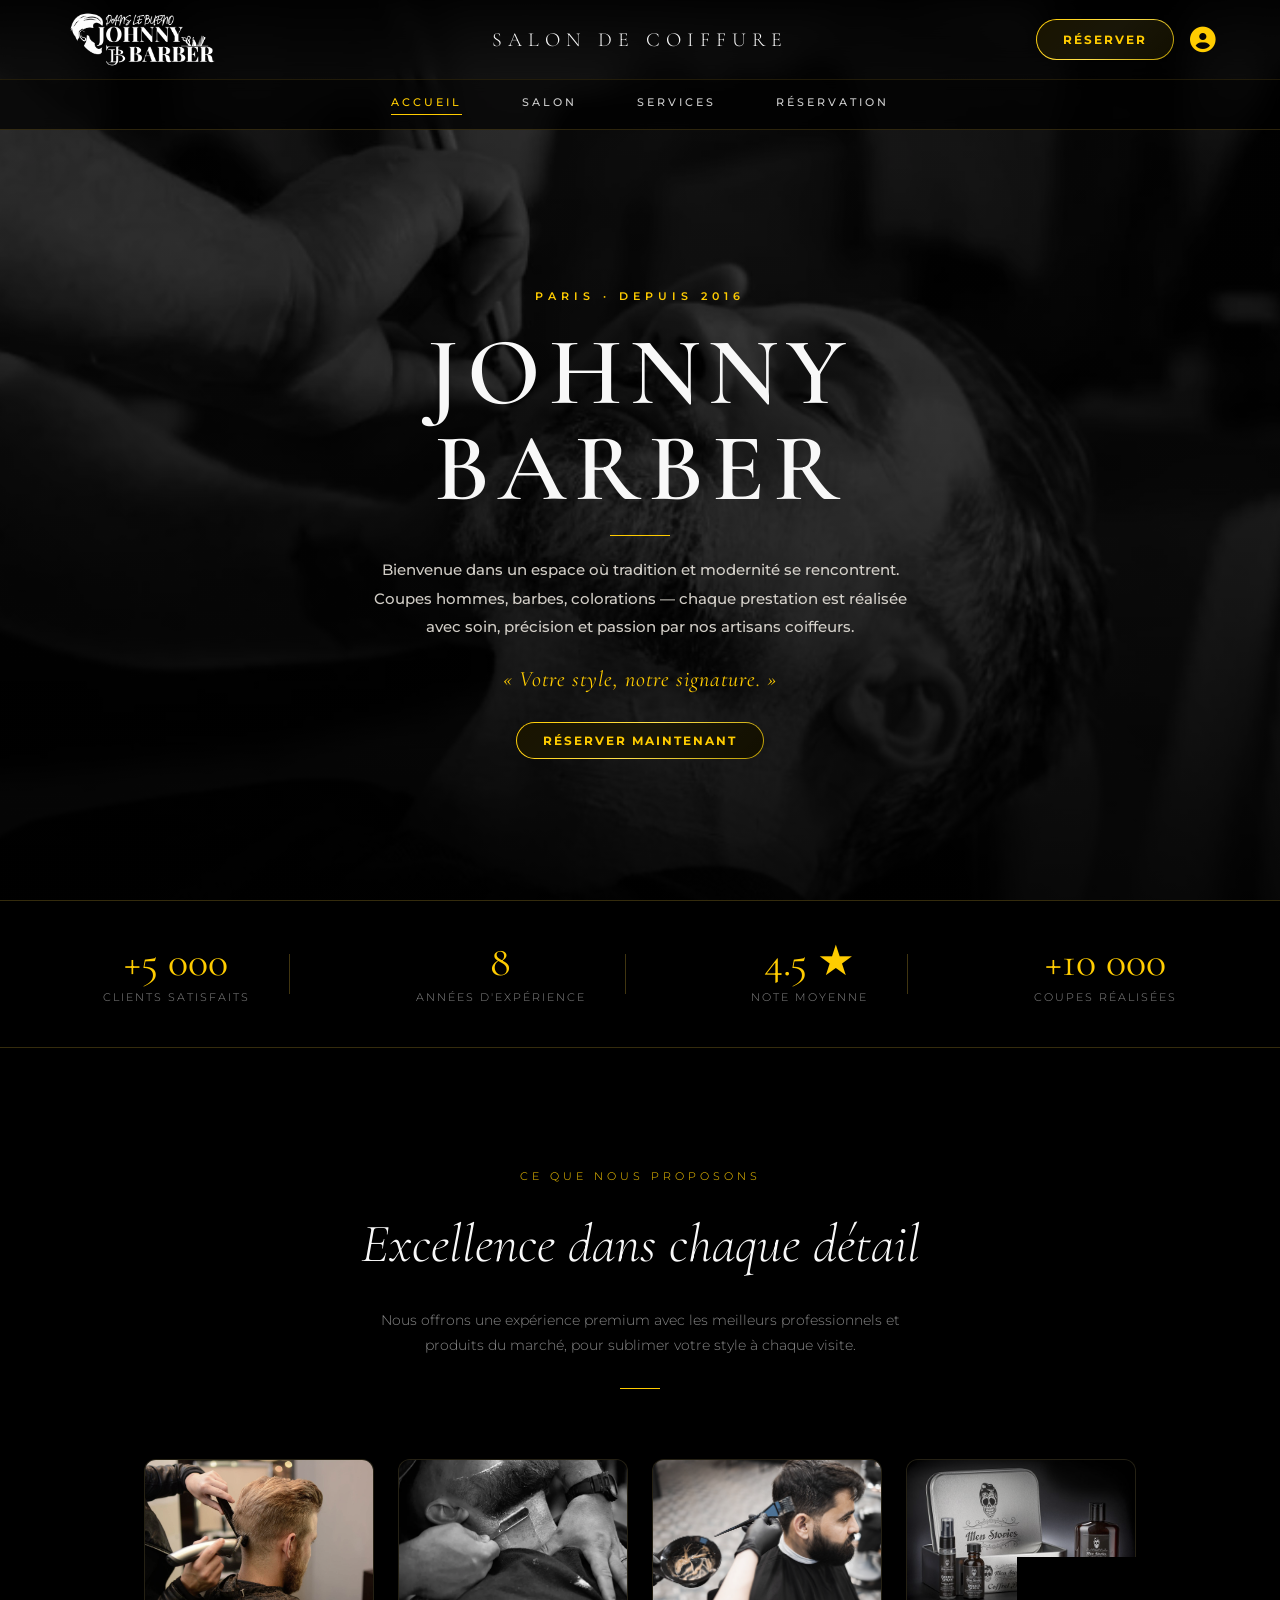
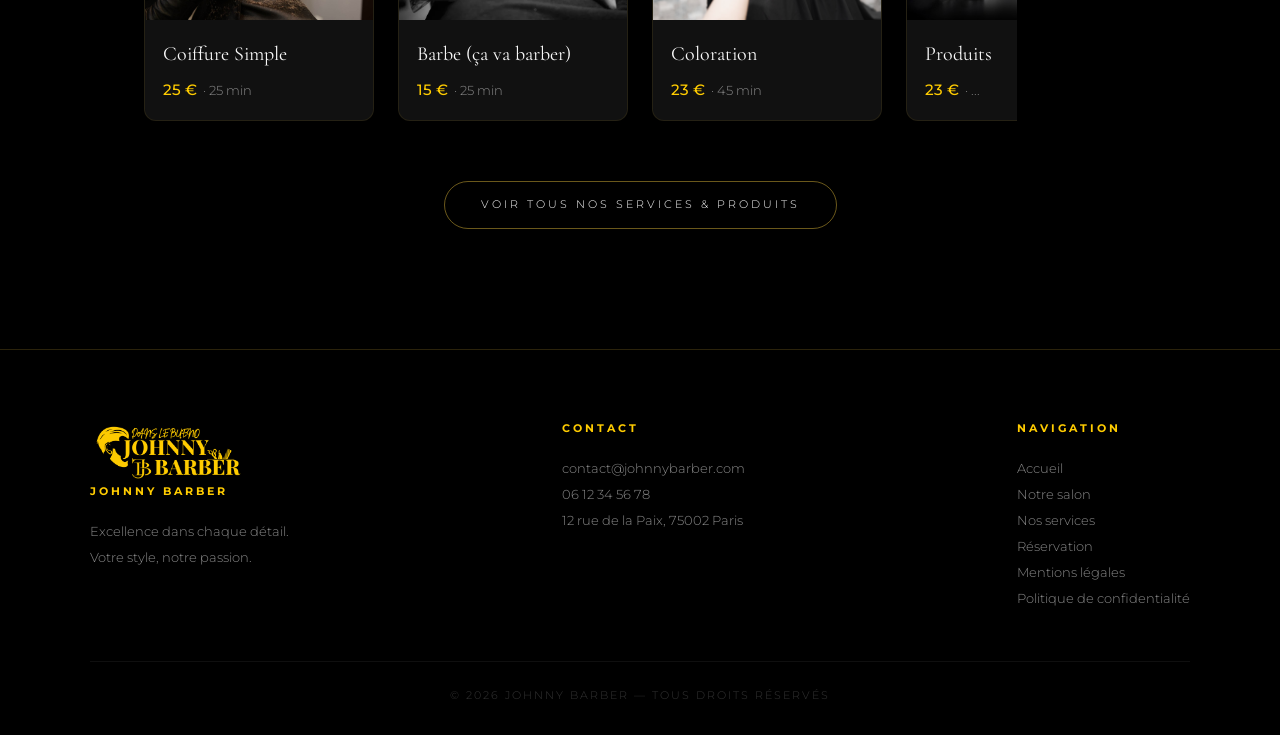
==== commit 8b14868c: "Fonction responsive" ====
--- a/index.html
+++ b/index.html
@@ -13,12 +13,14 @@
 
     <!-- ===== HEADER ===== -->
     <header class="header">
-        <img src="./images/Logo_footer.png" alt="Logo Johnny Barber" class="logo">
+        <div class="logo-container">
+            <img src="./images/Logo_footer.png" alt="Logo Johnny Barber" class="logo">
+        </div>
         <h1>Salon de coiffure</h1>
 
         <div class="header-actions">
-            <a href="./Front-end/Formulaire.html" class="btn-reserver">Réserver</a>
-            <a href="./Back-end/admin_login.php" class="btn-admin" title="Espace administrateur"><i
+            <a href="./Front-end/Formulaire.html" class="btn-reserver" id="reserv">Réserver</a>
+            <a href="./Back-end/admin_login.php" class="btn-admin" id="admine" title="Espace administrateur"><i
                     class='fa-solid fa-circle-user'></i></a>
         </div>
 
--- a/styles.css
+++ b/styles.css
@@ -2158,6 +2158,22 @@
     color: var(--blanc-creme);
 }
 
+/* --- Desktop: on cache le burger --- */
+.burger {
+    display: none;
+    cursor: pointer;
+    flex-direction: column;
+    gap: 5px;
+    z-index: 100;
+}
+
+.burger span {
+    width: 25px;
+    height: 2px;
+    background-color: var(--gris-clair);
+    transition: all 0.3s ease;
+}
+
 /* ============================================================
    ANIMATIONS
    ============================================================ */
@@ -2171,4 +2187,189 @@
         opacity: 1;
         transform: translateY(0);
     }
+}
+
+/* ============================================================
+   RESPONSIVE DESIGN POUR MOBILE
+   ============================================================ */
+
+@media (max-width: 768px) {
+
+    /* HEADER */
+    .header {
+        padding: 15px 5%;
+        flex-direction: column;
+        text-align: center;
+    }
+
+    .header h1 {
+        display: none;
+    }
+
+    .logo img {
+        width: auto;
+        height: 4px;
+    }
+
+    .header-actions {
+        margin-top: 10px;
+    }
+
+    #reserv {
+        display: none;
+    }
+
+    #admine {
+        position: fixed;
+        top: 20px;
+        /* Distance du haut */
+        right: 20px;
+        /* Distance de la droite */
+        z-index: 999;
+        /* Pour qu'il passe au-dessus du reste */
+    }
+
+    /* NAVIGATION */
+
+    .nav {
+        position: fixed;
+        top: 80px;
+        left: 0;
+        width: 100%;
+        display: flex;
+        justify-content: center;
+        gap: 20px;
+        padding: 14px 0;
+        z-index: 99;
+        background: rgba(0, 0, 0, 0.75);
+        backdrop-filter: blur(6px);
+        border-bottom: 1px solid rgba(212, 175, 55, 0.2);
+    }
+
+    .nav a {
+        font-family: var(--font-corps);
+        font-size: 9px;
+        font-weight: 500;
+        letter-spacing: 2px;
+        text-transform: uppercase;
+        color: var(--gris-clair);
+        position: relative;
+        padding-bottom: 3px;
+        transition: var(--transition);
+    }
+
+
+    /* HERO */
+    .hero {
+        padding: 100px 5% 80px;
+    }
+
+    .hero-content {
+        text-align: center;
+    }
+
+    .hero-titre {
+        font-size: 32px;
+    }
+
+    .hero-description {
+        font-size: 16px;
+    }
+
+    .reserver-maintenant {
+        text-align: center;
+        margin-top: 30px;
+    }
+
+    /* STATS */
+    .stats {
+        flex-direction: column;
+        padding: 40px 5%;
+    }
+
+    .stat {
+        margin-bottom: 20px;
+    }
+
+    .stat:not(:last-child)::after {
+        display: none;
+    }
+
+    /* SERVICES */
+    .services {
+        padding: 60px 5%;
+    }
+
+    .cards {
+        flex-direction: column;
+        gap: 20px;
+    }
+
+    .card {
+        width: 100%;
+    }
+
+    .services-cta {
+        text-align: center;
+    }
+
+    /* FOOTER */
+    .footer-container {
+        flex-direction: column;
+        gap: 30px;
+        padding: 40px 5%;
+    }
+
+    .footer-section {
+        text-align: center;
+    }
+
+    /* PAGE SALON */
+    .salon-container {
+        padding: 120px 20px 60px;
+    }
+
+    .salon-infos {
+        flex-direction: column;
+        gap: 20px;
+    }
+
+    .info-box {
+        text-align: center;
+    }
+
+    .map-container iframe {
+        height: 300px;
+    }
+
+    /* FORMULAIRE */
+    .booking {
+        padding: 60px 5%;
+    }
+
+    .form-booking {
+        max-width: 100%;
+    }
+
+    .double {
+        flex-direction: column;
+    }
+
+    .double .input-group {
+        width: 100%;
+    }
+
+    /* SERVICES PAGE */
+    .services-page-container {
+        padding: 120px 20px 60px;
+    }
+
+    .services-grid {
+        grid-template-columns: 1fr;
+        gap: 20px;
+    }
+
+    .service-item {
+        max-width: 100%;
+    }
 }
